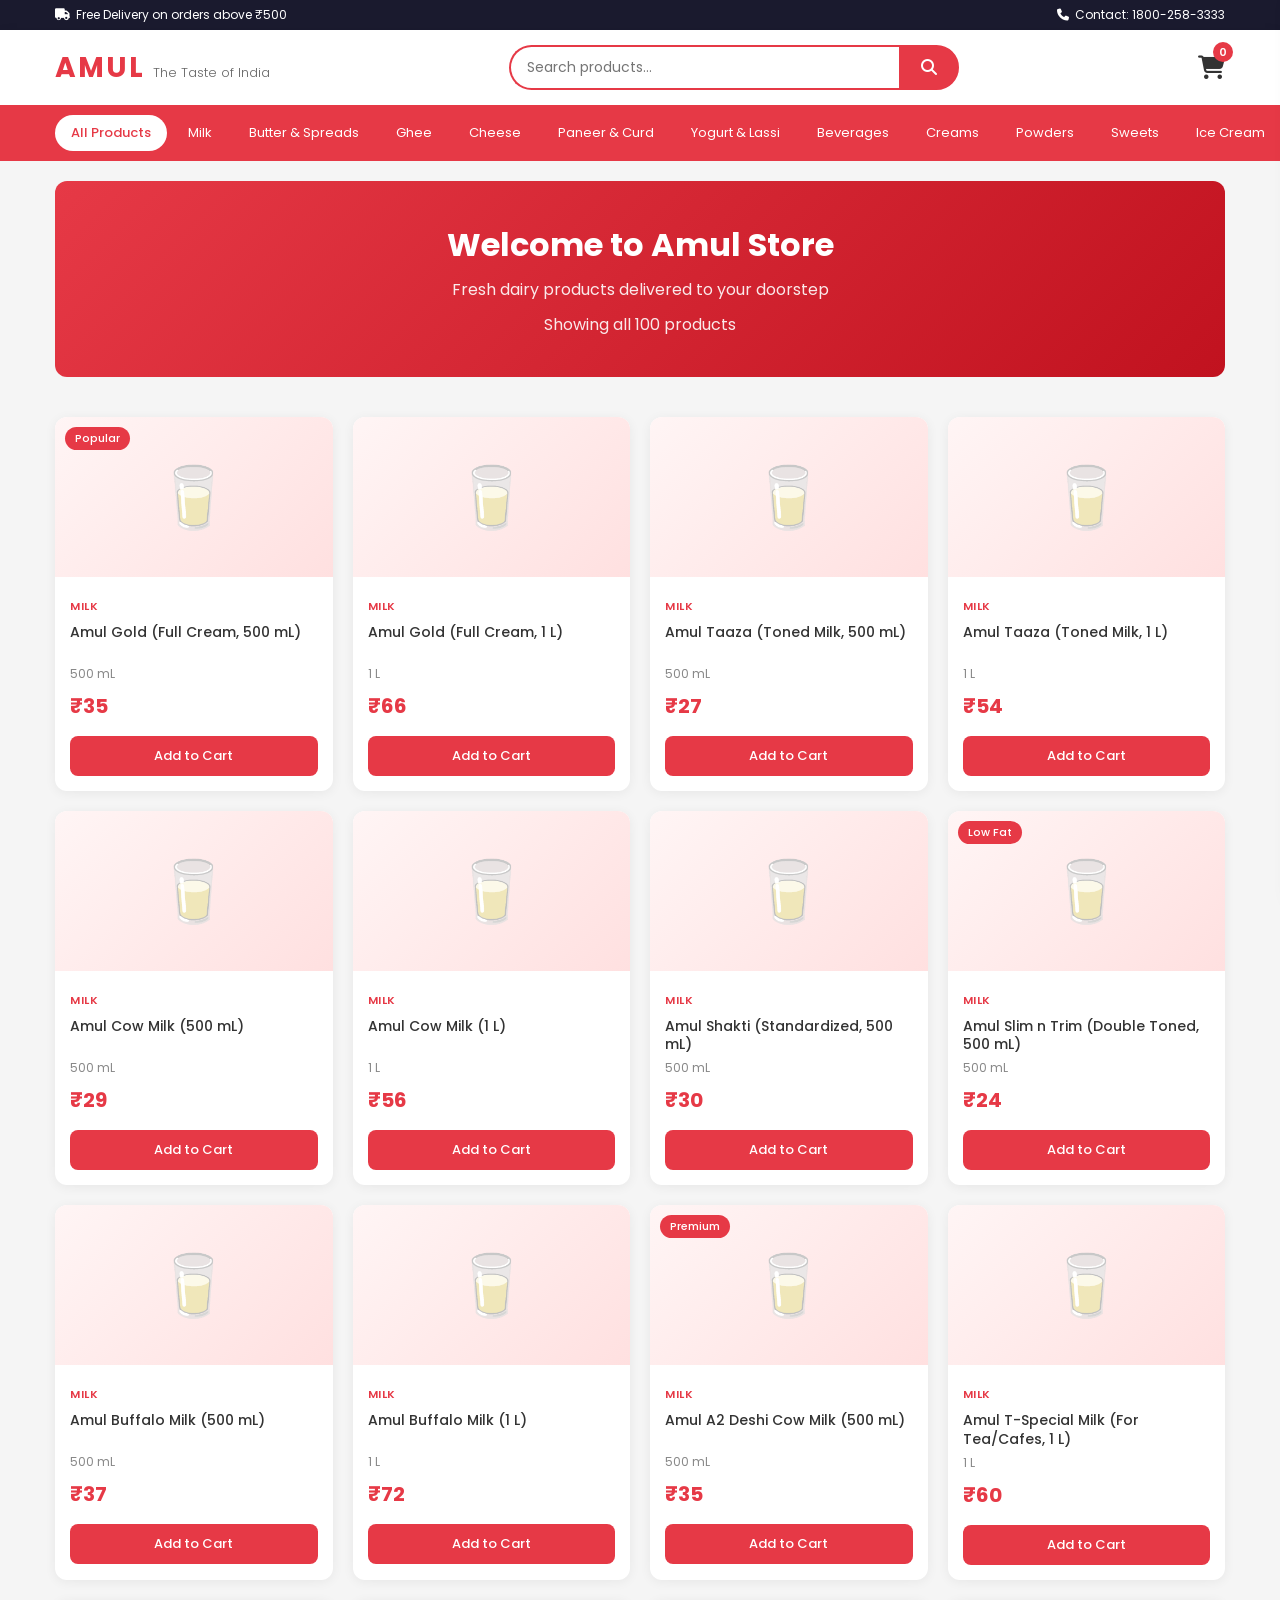
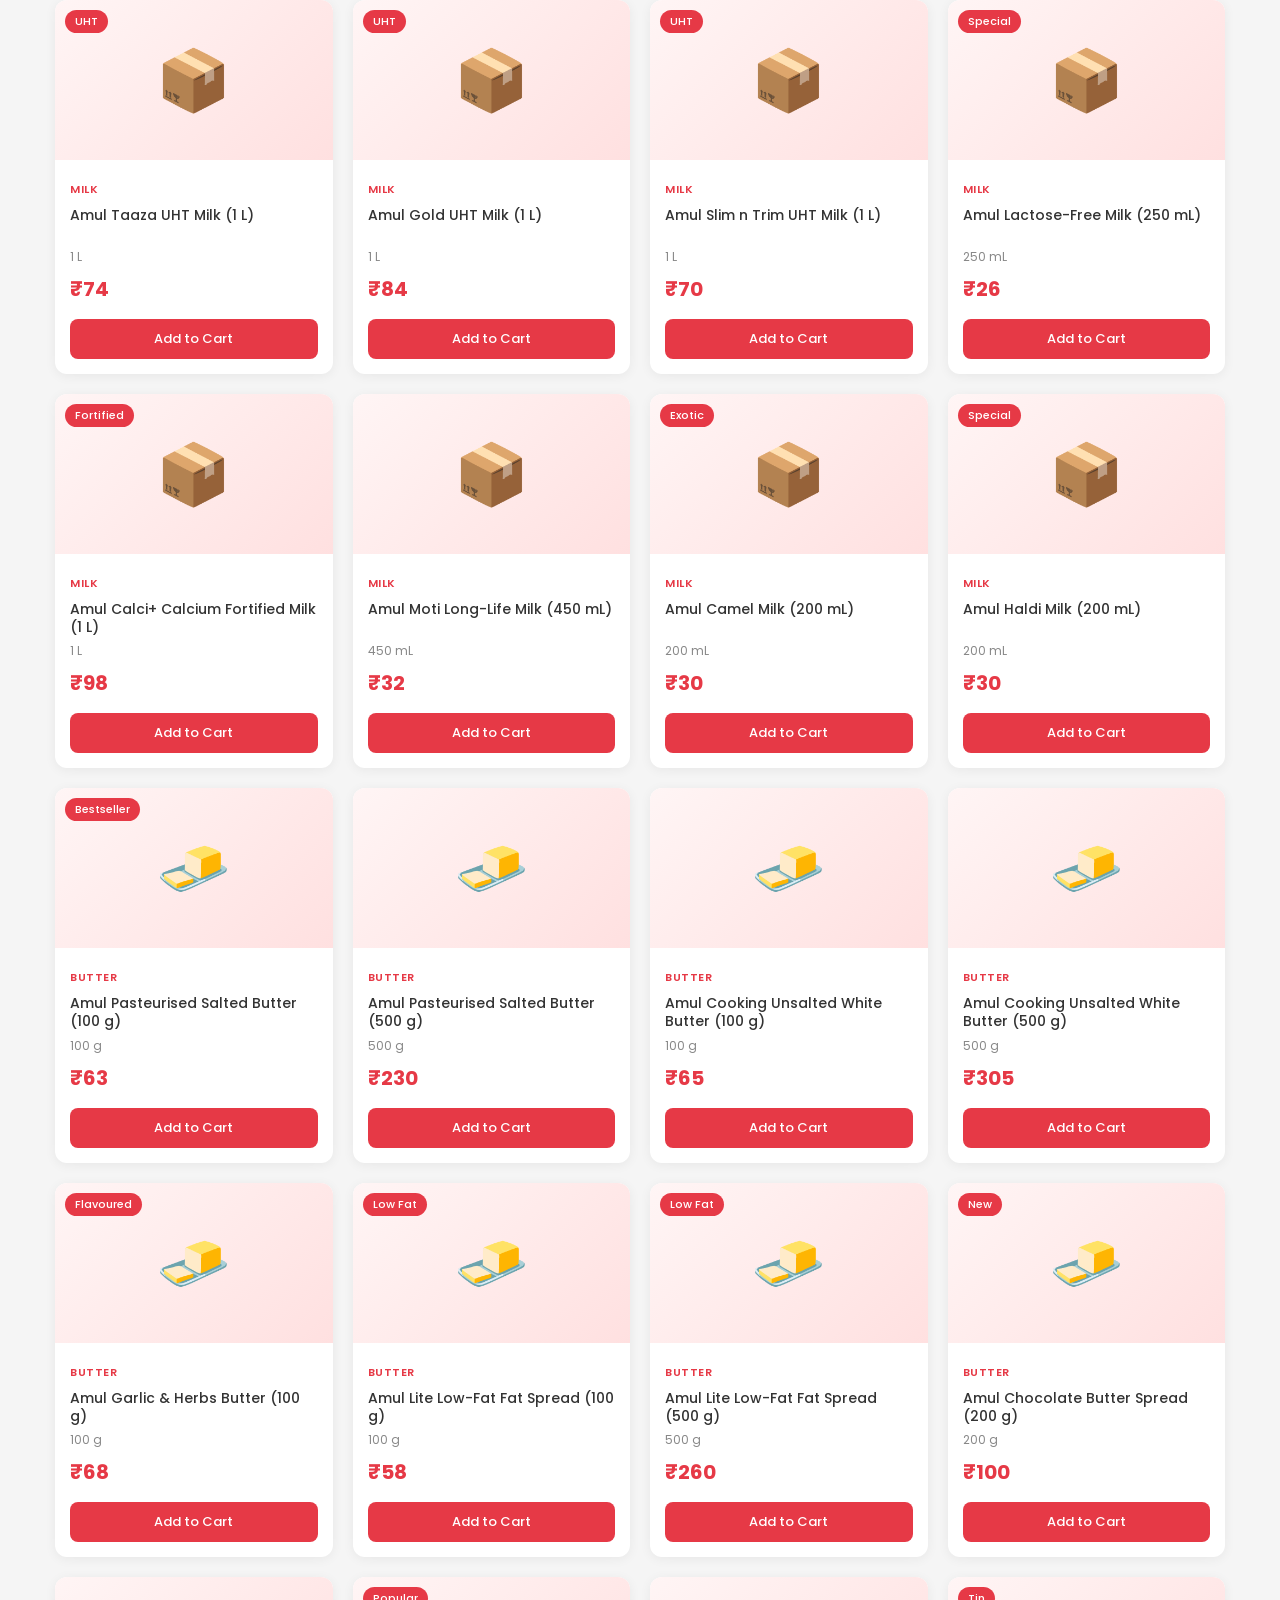
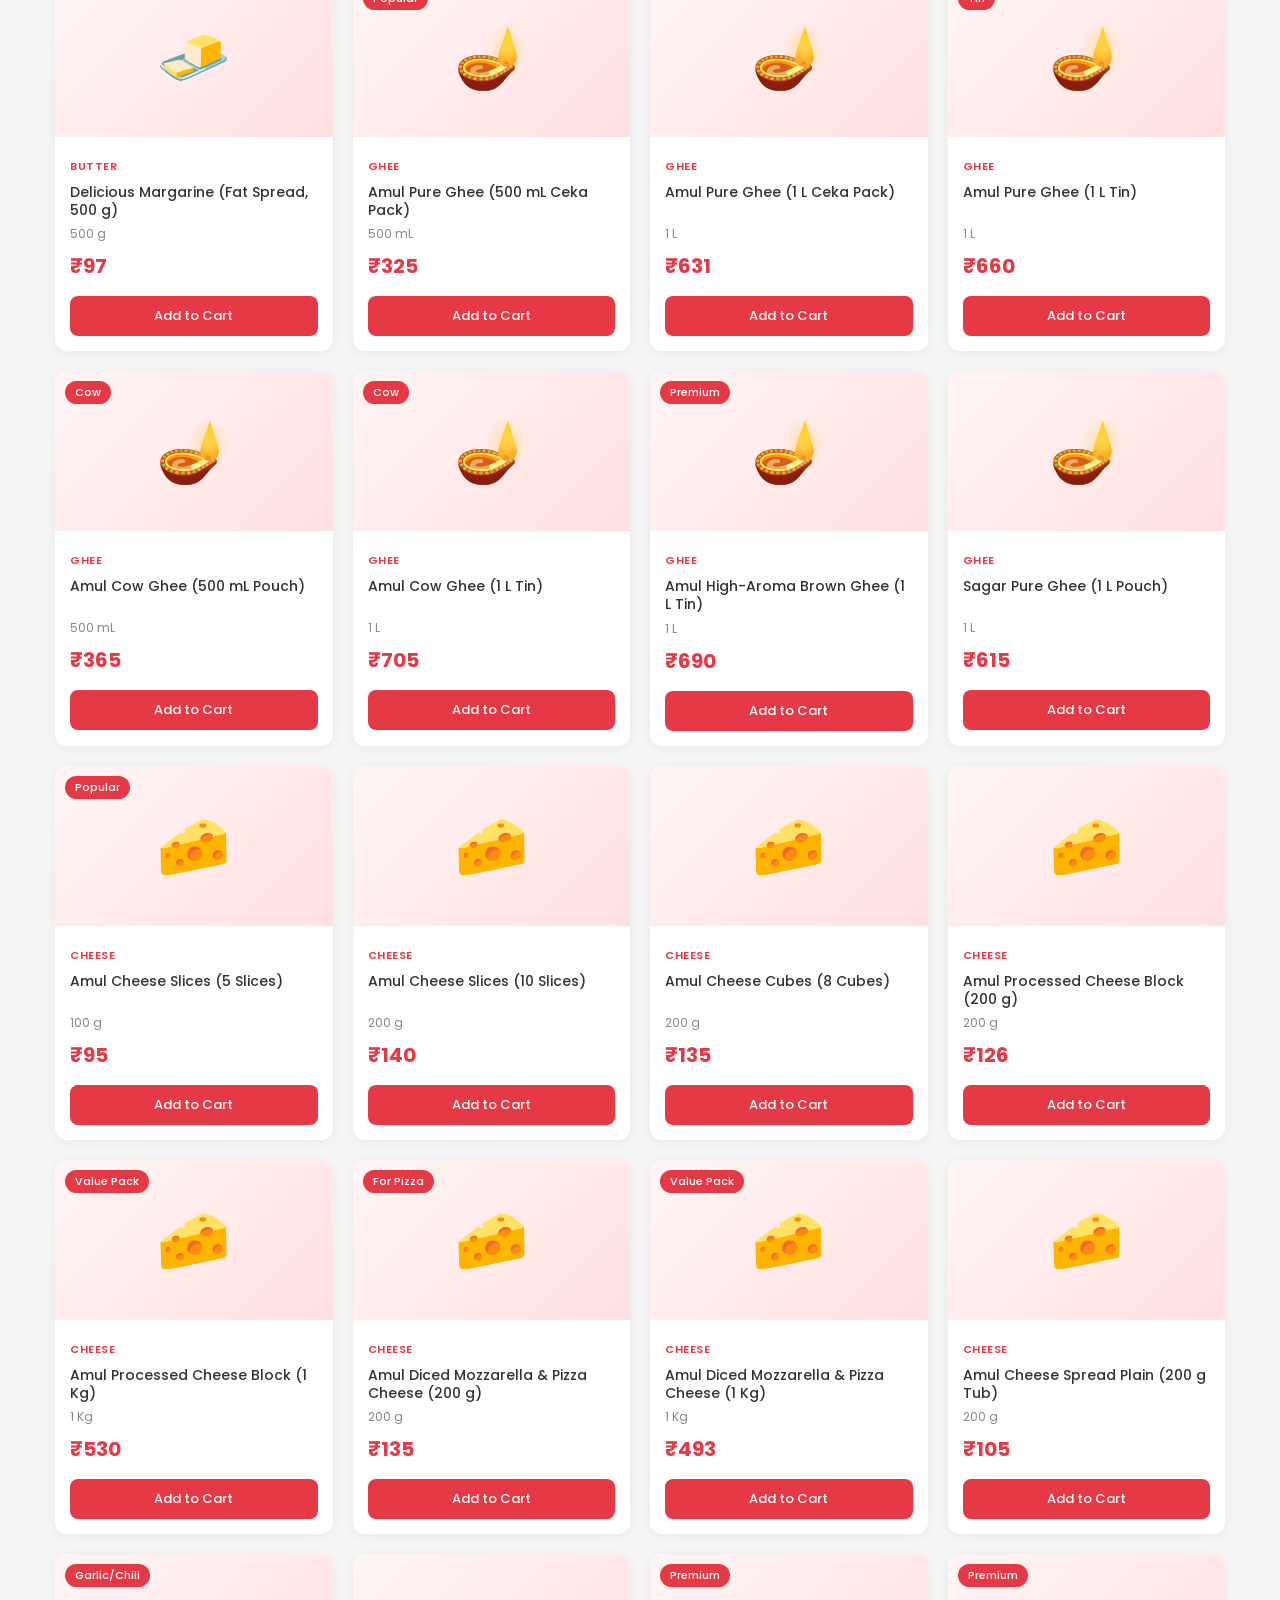
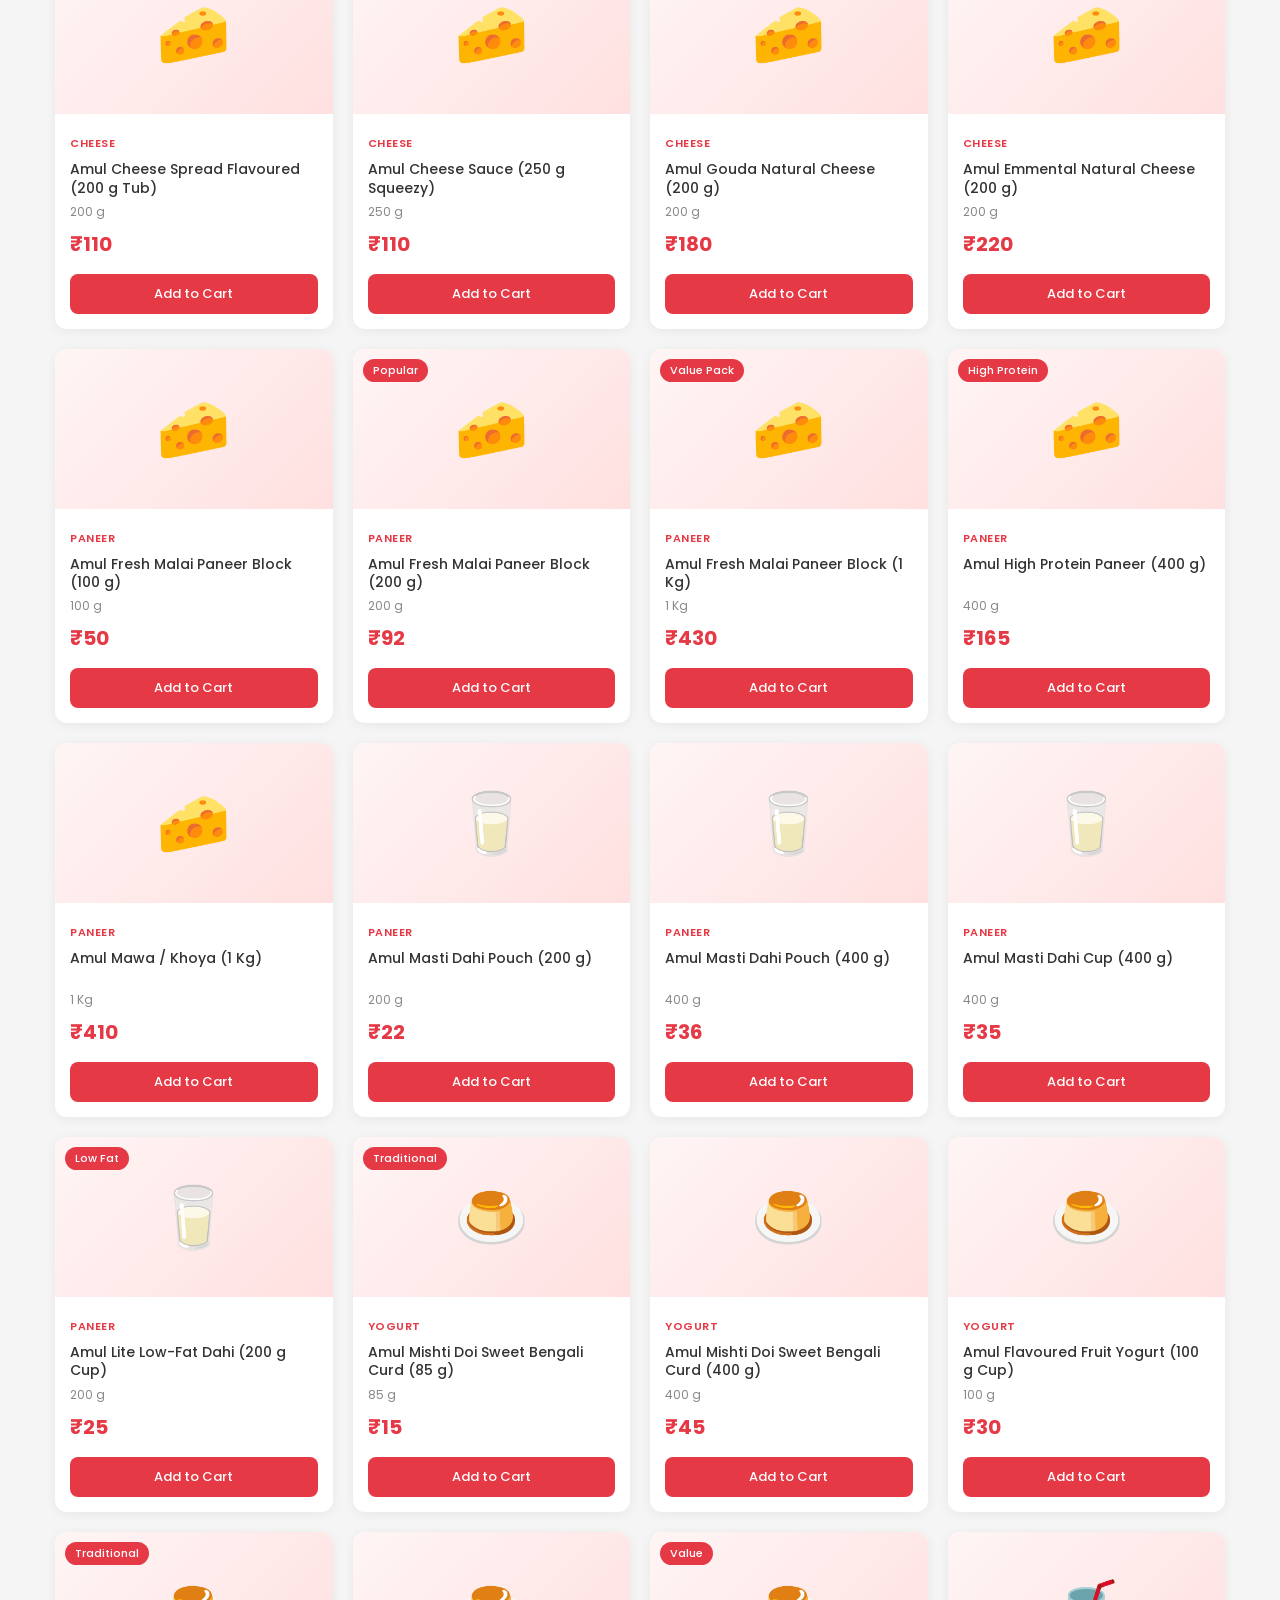
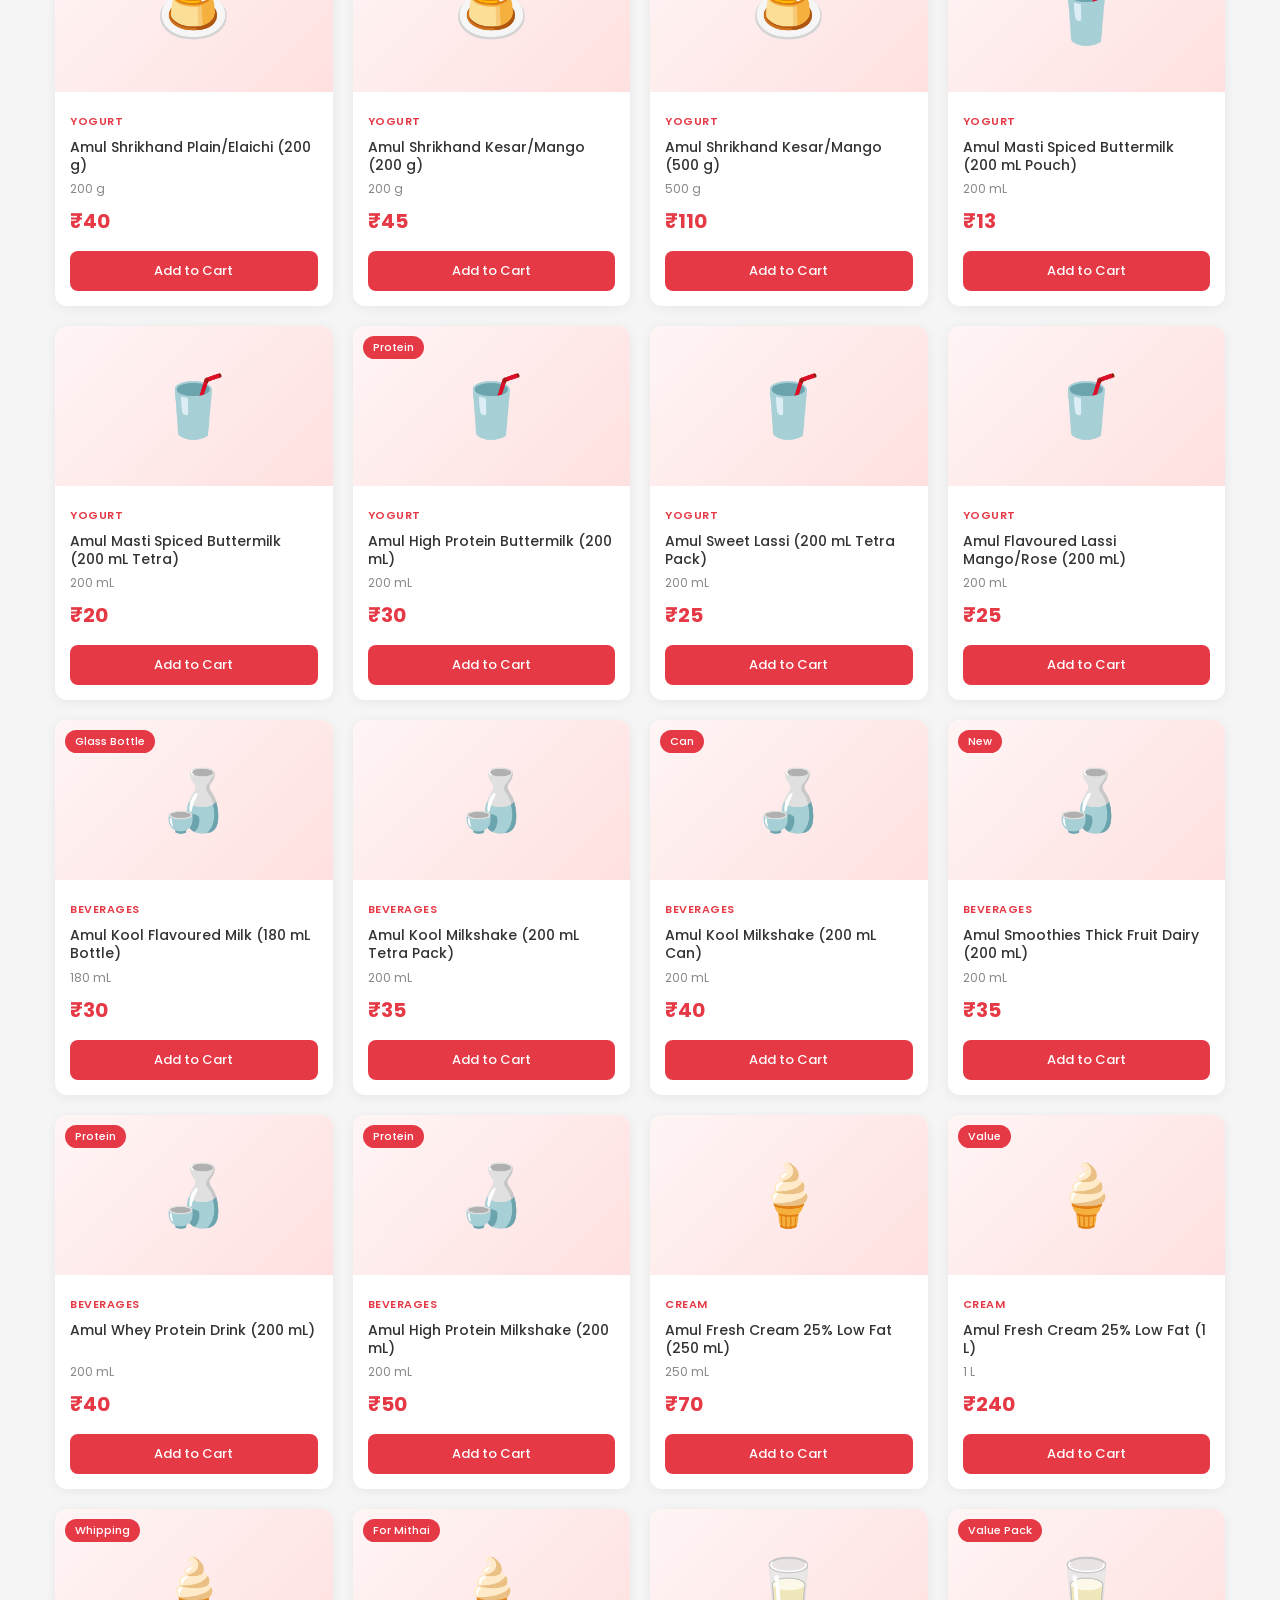
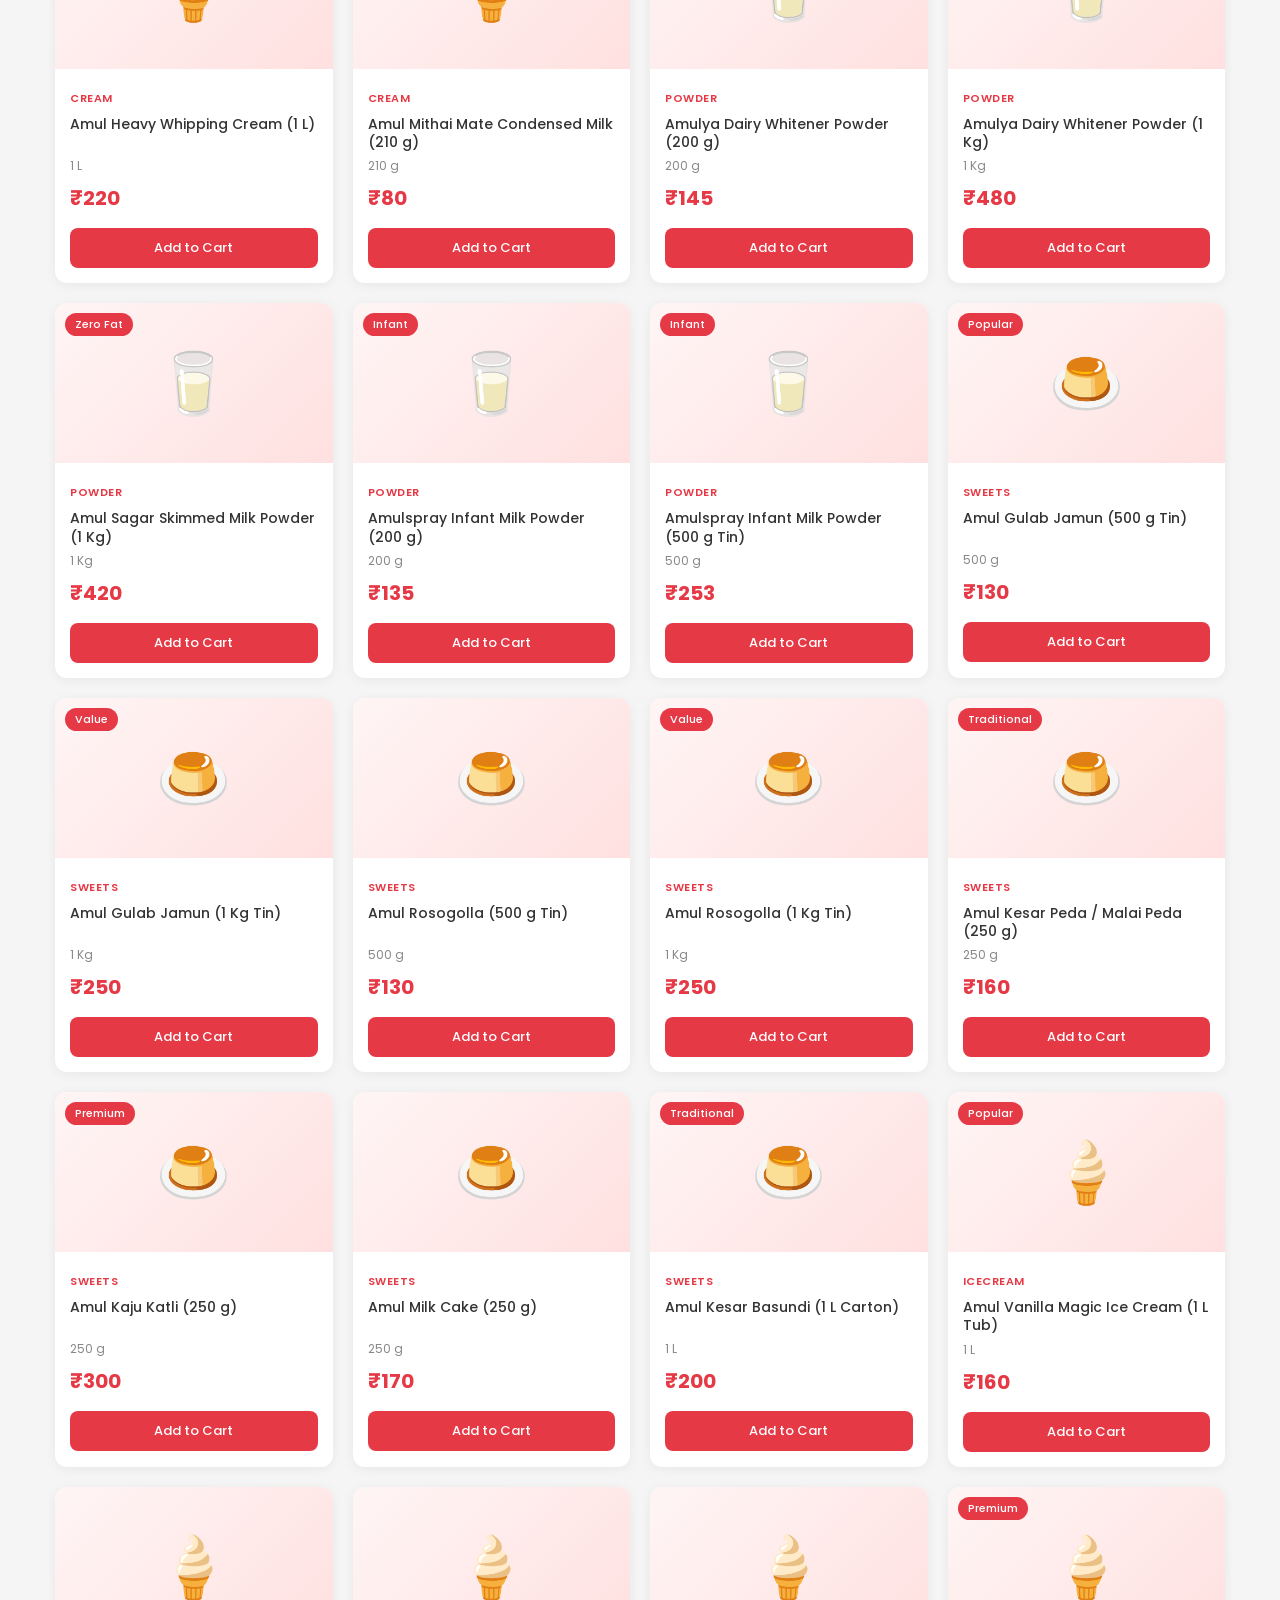
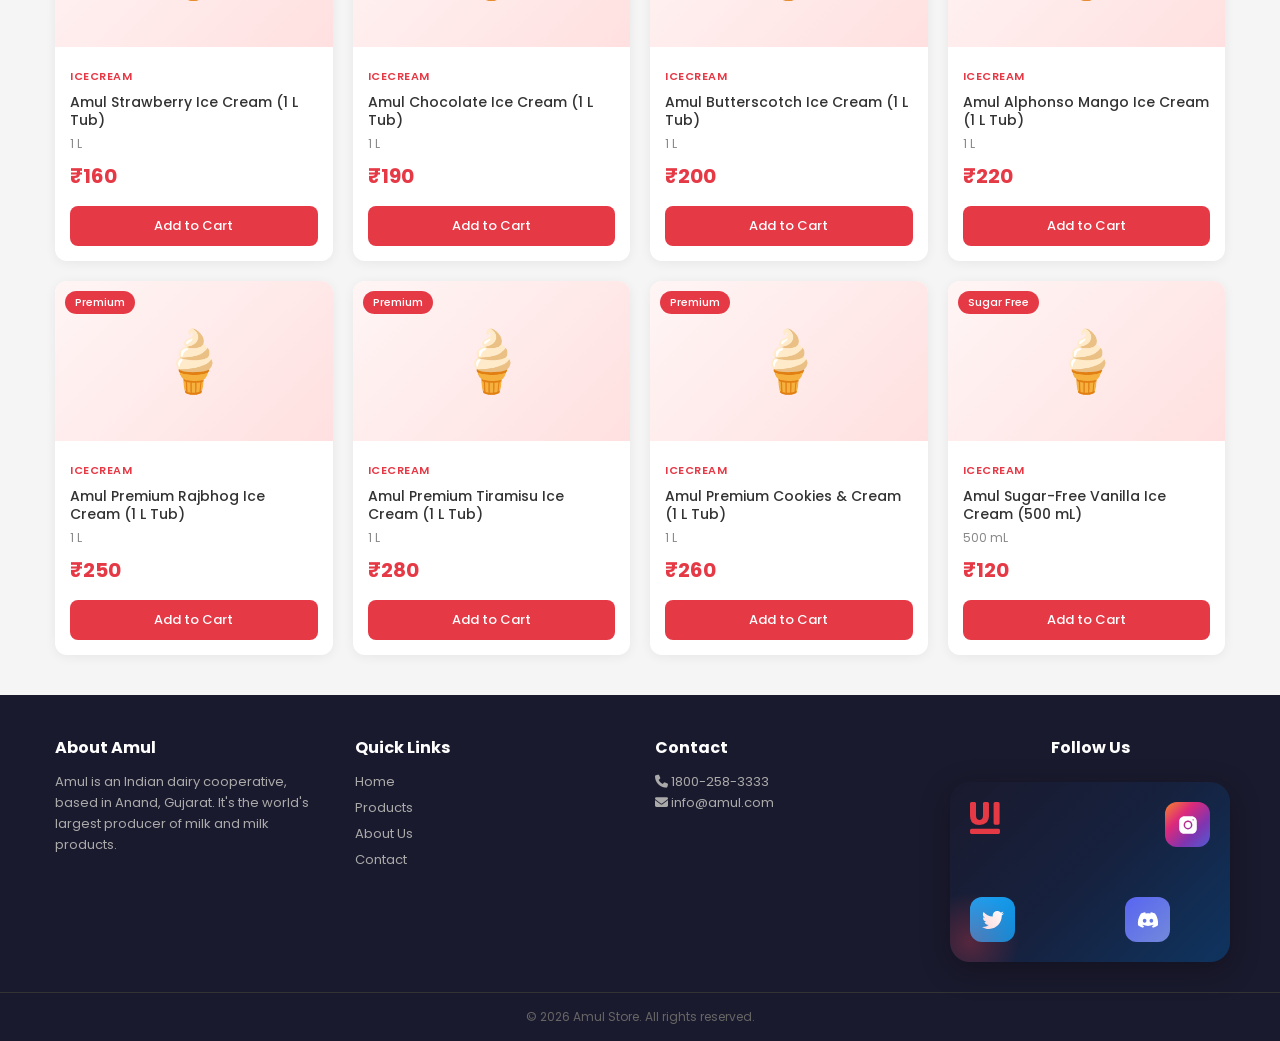
==== checkout.html @ ab51a496 "Amul Dairy Shop - Full e-commerce website with 100+ products, checkout, payment & animated social ca" ====
<!DOCTYPE html>
<html lang="en">
<head>
    <meta charset="UTF-8">
    <meta name="viewport" content="width=device-width, initial-scale=1.0">
    <title>Amul Store - Checkout</title>
    <link rel="stylesheet" href="styles.css">
    <link href="https://fonts.googleapis.com/css2?family=Poppins:wght@300;400;500;600;700&display=swap" rel="stylesheet">
    <link rel="stylesheet" href="https://cdnjs.cloudflare.com/ajax/libs/font-awesome/6.4.0/css/all.min.css">
</head>
<body>

<header class="header">
    <div class="header-top">
        <div class="container header-top-inner">
            <span><i class="fas fa-truck"></i> Free Delivery on orders above ₹500</span>
            <span><i class="fas fa-phone"></i> Contact: 1800-258-3333</span>
        </div>
    </div>
    <div class="header-main">
        <div class="container header-main-inner">
            <a href="index.html" class="logo-link">
                <h1><span class="amul-logo">AMUL</span> <span class="tagline">The Taste of India</span></h1>
            </a>
            <div class="checkout-steps">
                <div class="step active" id="step1"><i class="fas fa-shopping-cart"></i> Cart</div>
                <div class="step-line active"></div>
                <div class="step active" id="step2"><i class="fas fa-map-marker-alt"></i> Delivery</div>
                <div class="step-line" id="stepLine2"></div>
                <div class="step" id="step3"><i class="fas fa-credit-card"></i> Payment</div>
                <div class="step-line" id="stepLine3"></div>
                <div class="step" id="step4"><i class="fas fa-check-circle"></i> Done</div>
            </div>
            <a href="index.html" class="back-to-shop"><i class="fas fa-arrow-left"></i> Back to Shop</a>
        </div>
    </div>
</header>

<main class="container checkout-page">
    <!-- Delivery Section -->
    <div class="checkout-section" id="deliverySection">
        <div class="checkout-grid">
            <div class="checkout-form-wrap">
                <h2><i class="fas fa-map-marker-alt"></i> Delivery Address</h2>

                <form id="deliveryForm">
                    <div class="form-row">
                        <div class="form-group">
                            <label>First Name *</label>
                            <input type="text" id="firstName" placeholder="Enter first name" required>
                        </div>
                        <div class="form-group">
                            <label>Last Name *</label>
                            <input type="text" id="lastName" placeholder="Enter last name" required>
                        </div>
                    </div>

                    <div class="form-row">
                        <div class="form-group">
                            <label>Email *</label>
                            <input type="email" id="email" placeholder="your@email.com" required>
                        </div>
                        <div class="form-group">
                            <label>Phone *</label>
                            <input type="tel" id="phone" placeholder="10-digit mobile number" pattern="[0-9]{10}" required>
                        </div>
                    </div>

                    <div class="form-group">
                        <label>Address Line 1 *</label>
                        <input type="text" id="address1" placeholder="House/Flat No., Building Name" required>
                    </div>

                    <div class="form-group">
                        <label>Address Line 2</label>
                        <input type="text" id="address2" placeholder="Street, Landmark (optional)">
                    </div>

                    <div class="form-row">
                        <div class="form-group">
                            <label>City *</label>
                            <input type="text" id="city" placeholder="City" required>
                        </div>
                        <div class="form-group">
                            <label>State *</label>
                            <select id="state" required>
                                <option value="">Select State</option>
                                <option>Andhra Pradesh</option><option>Arunachal Pradesh</option><option>Assam</option>
                                <option>Bihar</option><option>Chhattisgarh</option><option>Goa</option>
                                <option>Gujarat</option><option>Haryana</option><option>Himachal Pradesh</option>
                                <option>Jharkhand</option><option>Karnataka</option><option>Kerala</option>
                                <option>Madhya Pradesh</option><option>Maharashtra</option><option>Manipur</option>
                                <option>Meghalaya</option><option>Mizoram</option><option>Nagaland</option>
                                <option>Odisha</option><option>Punjab</option><option>Rajasthan</option>
                                <option>Sikkim</option><option>Tamil Nadu</option><option>Telangana</option>
                                <option>Tripura</option><option>Uttar Pradesh</option><option>Uttarakhand</option>
                                <option>West Bengal</option><option>Delhi</option><option>Jammu & Kashmir</option>
                                <option>Ladakh</option><option>Chandigarh</option>
                            </select>
                        </div>
                    </div>

                    <div class="form-row">
                        <div class="form-group">
                            <label>PIN Code *</label>
                            <input type="text" id="pincode" placeholder="6-digit PIN" pattern="[0-9]{6}" required>
                        </div>
                        <div class="form-group">
                            <label>Country</label>
                            <input type="text" value="India" disabled>
                        </div>
                    </div>

                    <div class="form-group">
                        <label>Delivery Instructions (optional)</label>
                        <textarea id="instructions" placeholder="e.g., Leave at door, ring bell, etc." rows="2"></textarea>
                    </div>

                    <div class="form-group">
                        <label class="checkbox-label">
                            <input type="checkbox" id="saveAddress"> Save this address for future orders
                        </label>
                    </div>

                    <h2 class="section-gap"><i class="fas fa-clock"></i> Delivery Slot</h2>

                    <div class="delivery-slots" id="deliverySlots">
                        <label class="slot-card">
                            <input type="radio" name="slot" value="morning" checked>
                            <div class="slot-info">
                                <i class="fas fa-sun"></i>
                                <div>
                                    <strong>Morning</strong>
                                    <span>8:00 AM - 12:00 PM</span>
                                </div>
                            </div>
                        </label>
                        <label class="slot-card">
                            <input type="radio" name="slot" value="afternoon">
                            <div class="slot-info">
                                <i class="fas fa-cloud-sun"></i>
                                <div>
                                    <strong>Afternoon</strong>
                                    <span>12:00 PM - 5:00 PM</span>
                                </div>
                            </div>
                        </label>
                        <label class="slot-card">
                            <input type="radio" name="slot" value="evening">
                            <div class="slot-info">
                                <i class="fas fa-moon"></i>
                                <div>
                                    <strong>Evening</strong>
                                    <span>5:00 PM - 9:00 PM</span>
                                </div>
                            </div>
                        </label>
                        <label class="slot-card">
                            <input type="radio" name="slot" value="express">
                            <div class="slot-info">
                                <i class="fas fa-bolt"></i>
                                <div>
                                    <strong>Express</strong>
                                    <span>Within 2 Hours (+₹49)</span>
                                    <span class="slot-badge">FAST</span>
                                </div>
                            </div>
                        </label>
                    </div>

                    <h2 class="section-gap"><i class="fas fa-calendar"></i> Delivery Date</h2>
                    <div class="date-options" id="dateOptions"></div>

                    <button type="button" class="continue-btn" id="toPayment">
                        Continue to Payment <i class="fas fa-arrow-right"></i>
                    </button>
                </form>
            </div>

            <div class="order-summary-sidebar">
                <h3>Order Summary</h3>
                <div class="summary-items" id="summaryItems"></div>
                <div class="summary-totals">
                    <div class="summary-row"><span>Subtotal</span><span id="subtotal">₹0</span></div>
                    <div class="summary-row"><span>Delivery</span><span id="deliveryFee">₹0</span></div>
                    <div class="summary-row"><span>GST (5%)</span><span id="gst">₹0</span></div>
                    <div class="summary-row discount" id="discountRow" style="display:none"><span>Discount</span><span id="discountAmt">-₹0</span></div>
                    <div class="summary-row promo-row" id="promoApplied" style="display:none"><span></span><span class="promo-tag">APPLIED</span></div>
                    <div class="summary-row total"><span>Total</span><span id="finalTotal">₹0</span></div>
                </div>
                <div class="promo-box">
                    <input type="text" id="promoInput" placeholder="Promo code">
                    <button id="applyPromo">Apply</button>
                </div>
                <p class="promo-msg" id="promoMsg"></p>
            </div>
        </div>
    </div>

    <!-- Payment Section -->
    <div class="checkout-section" id="paymentSection" style="display:none;">
        <div class="checkout-grid">
            <div class="checkout-form-wrap">
                <h2><i class="fas fa-credit-card"></i> Payment Method</h2>

                <div class="payment-methods">
                    <label class="payment-card active" data-method="upi">
                        <input type="radio" name="payment" value="upi" checked>
                        <div class="payment-icon"><i class="fas fa-mobile-alt"></i></div>
                        <div><strong>UPI</strong><span>Google Pay, PhonePe, Paytm</span></div>
                    </label>
                    <label class="payment-card" data-method="card">
                        <input type="radio" name="payment" value="card">
                        <div class="payment-icon"><i class="fas fa-credit-card"></i></div>
                        <div><strong>Credit / Debit Card</strong><span>Visa, Mastercard, RuPay</span></div>
                    </label>
                    <label class="payment-card" data-method="netbanking">
                        <input type="radio" name="payment" value="netbanking">
                        <div class="payment-icon"><i class="fas fa-university"></i></div>
                        <div><strong>Net Banking</strong><span>All major banks</span></div>
                    </label>
                    <label class="payment-card" data-method="wallet">
                        <input type="radio" name="payment" value="wallet">
                        <div class="payment-icon"><i class="fas fa-wallet"></i></div>
                        <div><strong>Wallet</strong><span>Paytm, Amazon Pay</span></div>
                    </label>
                    <label class="payment-card" data-method="cod">
                        <input type="radio" name="payment" value="cod">
                        <div class="payment-icon"><i class="fas fa-money-bill-wave"></i></div>
                        <div><strong>Cash on Delivery</strong><span>Pay when you receive</span></div>
                    </label>
                </div>

                <!-- UPI Section -->
                <div class="payment-form" id="upiForm">
                    <div class="form-group">
                        <label>UPI ID</label>
                        <input type="text" id="upiId" placeholder="yourname@upi">
                    </div>
                    <p class="upi-note"><i class="fas fa-info-circle"></i> You will receive a payment request on your UPI app</p>
                </div>

                <!-- Card Section -->
                <div class="payment-form" id="cardForm" style="display:none;">
                    <div class="form-group">
                        <label>Card Number</label>
                        <div class="card-input-wrap">
                            <input type="text" id="cardNumber" placeholder="1234 5678 9012 3456" maxlength="19">
                            <div class="card-brands">
                                <i class="fab fa-cc-visa"></i>
                                <i class="fab fa-cc-mastercard"></i>
                                <i class="fab fa-cc-amex"></i>
                            </div>
                        </div>
                    </div>
                    <div class="form-group">
                        <label>Cardholder Name</label>
                        <input type="text" id="cardName" placeholder="Name on card">
                    </div>
                    <div class="form-row">
                        <div class="form-group">
                            <label>Expiry Date</label>
                            <input type="text" id="cardExpiry" placeholder="MM/YY" maxlength="5">
                        </div>
                        <div class="form-group">
                            <label>CVV</label>
                            <input type="password" id="cardCvv" placeholder="***" maxlength="3">
                        </div>
                    </div>
                </div>

                <!-- Net Banking -->
                <div class="payment-form" id="netbankingForm" style="display:none;">
                    <div class="bank-grid">
                        <label class="bank-option"><input type="radio" name="bank" value="sbi"><span>SBI</span></label>
                        <label class="bank-option"><input type="radio" name="bank" value="hdfc"><span>HDFC</span></label>
                        <label class="bank-option"><input type="radio" name="bank" value="icici"><span>ICICI</span></label>
                        <label class="bank-option"><input type="radio" name="bank" value="axis"><span>Axis</span></label>
                        <label class="bank-option"><input type="radio" name="bank" value="kotak"><span>Kotak</span></label>
                        <label class="bank-option"><input type="radio" name="bank" value="pnb"><span>PNB</span></label>
                        <label class="bank-option"><input type="radio" name="bank" value="bob"><span>Bank of Baroda</span></label>
                        <label class="bank-option"><input type="radio" name="bank" value="idbi"><span>IDBI</span></label>
                    </div>
                </div>

                <!-- Wallet -->
                <div class="payment-form" id="walletForm" style="display:none;">
                    <div class="wallet-options">
                        <label class="wallet-option"><input type="radio" name="wallet" value="paytm" checked><span>Paytm</span></label>
                        <label class="wallet-option"><input type="radio" name="wallet" value="amazonpay"><span>Amazon Pay</span></label>
                        <label class="wallet-option"><input type="radio" name="wallet" value="mobikwik"><span>MobiKwik</span></label>
                        <label class="wallet-option"><input type="radio" name="wallet" value="freecharge"><span>Freecharge</span></label>
                    </div>
                </div>

                <!-- COD -->
                <div class="payment-form" id="codForm" style="display:none;">
                    <div class="cod-info">
                        <i class="fas fa-info-circle"></i>
                        <p>Pay cash when your order is delivered. Please keep exact change ready. An additional ₹25 COD charges will apply.</p>
                    </div>
                </div>

                <div class="secure-badge">
                    <i class="fas fa-lock"></i> Your payment information is 100% secure and encrypted
                </div>

                <div class="payment-actions">
                    <button type="button" class="back-btn" id="backToDelivery">
                        <i class="fas fa-arrow-left"></i> Back to Delivery
                    </button>
                    <button type="button" class="continue-btn" id="placeOrder">
                        Place Order <i class="fas fa-check-circle"></i>
                    </button>
                </div>
            </div>

            <div class="order-summary-sidebar">
                <h3>Order Summary</h3>
                <div class="summary-items" id="summaryItems2"></div>
                <div class="summary-totals">
                    <div class="summary-row"><span>Subtotal</span><span id="subtotal2">₹0</span></div>
                    <div class="summary-row"><span>Delivery</span><span id="deliveryFee2">₹0</span></div>
                    <div class="summary-row"><span>GST (5%)</span><span id="gst2">₹0</span></div>
                    <div class="summary-row discount" id="discountRow2" style="display:none"><span>Discount</span><span id="discountAmt2">-₹0</span></div>
                    <div class="summary-row total"><span>Total</span><span id="finalTotal2">₹0</span></div>
                </div>
            </div>
        </div>
    </div>

    <!-- Success Section -->
    <div class="checkout-section" id="successSection" style="display:none;">
        <div class="success-box">
            <div class="success-icon">
                <i class="fas fa-check-circle"></i>
            </div>
            <h2>Order Placed Successfully!</h2>
            <p class="order-id">Order ID: <strong id="orderId"></strong></p>
            <p class="success-msg">Thank you for shopping with Amul! Your order has been confirmed.</p>

            <div class="success-details">
                <div class="success-detail-card">
                    <i class="fas fa-map-marker-alt"></i>
                    <div>
                        <strong>Delivery Address</strong>
                        <p id="successAddress"></p>
                    </div>
                </div>
                <div class="success-detail-card">
                    <i class="fas fa-clock"></i>
                    <div>
                        <strong>Estimated Delivery</strong>
                        <p id="successDelivery"></p>
                    </div>
                </div>
                <div class="success-detail-card">
                    <i class="fas fa-credit-card"></i>
                    <div>
                        <strong>Payment Method</strong>
                        <p id="successPayment"></p>
                    </div>
                </div>
                <div class="success-detail-card">
                    <i class="fas fa-receipt"></i>
                    <div>
                        <strong>Total Amount</strong>
                        <p id="successTotal"></p>
                    </div>
                </div>
            </div>

            <div class="success-actions">
                <a href="index.html" class="continue-btn"><i class="fas fa-shopping-bag"></i> Continue Shopping</a>
                <button class="print-btn" onclick="window.print()"><i class="fas fa-print"></i> Print Receipt</button>
            </div>
        </div>
    </div>
</main>

<footer class="footer">
    <div class="footer-bottom">
        <p>&copy; 2026 Amul Store. All rights reserved.</p>
    </div>
</footer>

<script src="checkout.js"></script>
</body>
</html>
---- styles.css ----
* {
    margin: 0;
    padding: 0;
    box-sizing: border-box;
}

body {
    font-family: 'Poppins', sans-serif;
    background: #f5f5f5;
    color: #333;
}

.container {
    max-width: 1200px;
    margin: 0 auto;
    padding: 0 15px;
}

/* Header */
.header-top {
    background: #1a1a2e;
    color: #fff;
    font-size: 12px;
    padding: 6px 0;
}
.header-top-inner {
    display: flex;
    justify-content: space-between;
}
.header-top span {
    display: flex;
    align-items: center;
    gap: 6px;
}

.header-main {
    background: #fff;
    padding: 15px 0;
    box-shadow: 0 2px 10px rgba(0,0,0,0.08);
}
.header-main-inner {
    display: flex;
    align-items: center;
    justify-content: space-between;
    gap: 20px;
}

.logo h1 {
    font-size: 28px;
    display: flex;
    align-items: baseline;
    gap: 8px;
}
.amul-logo {
    color: #e63946;
    font-weight: 700;
    letter-spacing: 2px;
}
.tagline {
    font-size: 13px;
    color: #666;
    font-weight: 300;
}

.search-bar {
    display: flex;
    flex: 1;
    max-width: 450px;
}
.search-bar input {
    flex: 1;
    padding: 10px 16px;
    border: 2px solid #e63946;
    border-right: none;
    border-radius: 25px 0 0 25px;
    font-size: 14px;
    outline: none;
    font-family: 'Poppins', sans-serif;
}
.search-bar button {
    padding: 10px 20px;
    background: #e63946;
    color: #fff;
    border: 2px solid #e63946;
    border-radius: 0 25px 25px 0;
    cursor: pointer;
    font-size: 16px;
}

.cart-icon {
    position: relative;
    font-size: 24px;
    cursor: pointer;
    color: #333;
    transition: color 0.3s;
}
.cart-icon:hover { color: #e63946; }
.cart-count {
    position: absolute;
    top: -8px;
    right: -8px;
    background: #e63946;
    color: #fff;
    font-size: 11px;
    width: 20px;
    height: 20px;
    border-radius: 50%;
    display: flex;
    align-items: center;
    justify-content: center;
    font-weight: 600;
}

/* Nav */
.nav-bar {
    background: #e63946;
    padding: 10px 0;
    overflow-x: auto;
}
.nav-inner {
    display: flex;
    gap: 5px;
}
.nav-link {
    background: transparent;
    color: #fff;
    border: none;
    padding: 8px 16px;
    border-radius: 20px;
    cursor: pointer;
    font-size: 13px;
    font-family: 'Poppins', sans-serif;
    white-space: nowrap;
    transition: all 0.3s;
}
.nav-link:hover, .nav-link.active {
    background: #fff;
    color: #e63946;
    font-weight: 500;
}

/* Hero */
.hero-banner {
    background: linear-gradient(135deg, #e63946 0%, #c1121f 100%);
    color: #fff;
    text-align: center;
    padding: 40px 20px;
    border-radius: 12px;
    margin: 20px 0;
}
.hero-banner h2 { font-size: 32px; margin-bottom: 8px; }
.hero-banner p { font-size: 16px; opacity: 0.9; }
.product-total { margin-top: 10px; font-size: 13px; opacity: 0.7; }

/* Products Grid */
.products-grid {
    display: grid;
    grid-template-columns: repeat(auto-fill, minmax(220px, 1fr));
    gap: 20px;
    padding: 20px 0 40px;
}

.product-card {
    background: #fff;
    border-radius: 12px;
    overflow: hidden;
    box-shadow: 0 2px 12px rgba(0,0,0,0.06);
    transition: transform 0.3s, box-shadow 0.3s;
    cursor: pointer;
    position: relative;
}
.product-card:hover {
    transform: translateY(-5px);
    box-shadow: 0 8px 25px rgba(0,0,0,0.12);
}

.product-badge {
    position: absolute;
    top: 10px;
    left: 10px;
    background: #e63946;
    color: #fff;
    padding: 3px 10px;
    border-radius: 12px;
    font-size: 11px;
    font-weight: 500;
    z-index: 1;
}

.product-image {
    height: 160px;
    display: flex;
    align-items: center;
    justify-content: center;
    font-size: 60px;
    background: linear-gradient(135deg, #fff5f5, #ffe0e0);
}

.product-info {
    padding: 15px;
}
.product-category-tag {
    font-size: 11px;
    color: #e63946;
    text-transform: uppercase;
    font-weight: 600;
    letter-spacing: 0.5px;
}
.product-name {
    font-size: 14px;
    font-weight: 500;
    margin: 6px 0;
    line-height: 1.3;
    min-height: 36px;
}
.product-size {
    font-size: 12px;
    color: #888;
}
.product-price {
    font-size: 20px;
    font-weight: 700;
    color: #e63946;
    margin-top: 8px;
}
.product-mrp {
    font-size: 12px;
    color: #999;
    text-decoration: line-through;
    margin-left: 6px;
}

.product-actions {
    padding: 0 15px 15px;
    display: flex;
    gap: 8px;
}

.add-btn {
    flex: 1;
    background: #e63946;
    color: #fff;
    border: none;
    padding: 10px;
    border-radius: 8px;
    cursor: pointer;
    font-size: 13px;
    font-weight: 500;
    font-family: 'Poppins', sans-serif;
    transition: background 0.3s;
}
.add-btn:hover { background: #c1121f; }
.add-btn.added {
    background: #2d6a4f;
}

/* Cart Sidebar */
.cart-overlay {
    position: fixed;
    top: 0;
    left: 0;
    width: 100%;
    height: 100%;
    background: rgba(0,0,0,0.5);
    z-index: 998;
    display: none;
}
.cart-overlay.open { display: block; }

.cart-sidebar {
    position: fixed;
    top: 0;
    right: -400px;
    width: 380px;
    max-width: 90vw;
    height: 100%;
    background: #fff;
    z-index: 999;
    display: flex;
    flex-direction: column;
    transition: right 0.3s ease;
    box-shadow: -5px 0 20px rgba(0,0,0,0.15);
}
.cart-sidebar.open { right: 0; }

.cart-header {
    background: #e63946;
    color: #fff;
    padding: 18px 20px;
    display: flex;
    justify-content: space-between;
    align-items: center;
}
.cart-header h3 { font-size: 18px; display: flex; align-items: center; gap: 10px; }
.cart-close {
    background: none;
    border: none;
    color: #fff;
    font-size: 20px;
    cursor: pointer;
}

.cart-items {
    flex: 1;
    overflow-y: auto;
    padding: 15px;
}
.empty-cart {
    text-align: center;
    color: #999;
    padding: 40px 0;
    font-size: 14px;
}

.cart-item {
    display: flex;
    gap: 12px;
    padding: 12px 0;
    border-bottom: 1px solid #eee;
    align-items: center;
}
.cart-item-icon {
    width: 50px;
    height: 50px;
    background: #fff5f5;
    border-radius: 8px;
    display: flex;
    align-items: center;
    justify-content: center;
    font-size: 24px;
    flex-shrink: 0;
}
.cart-item-details { flex: 1; }
.cart-item-name { font-size: 13px; font-weight: 500; }
.cart-item-price { font-size: 14px; color: #e63946; font-weight: 600; }
.cart-item-qty {
    display: flex;
    align-items: center;
    gap: 8px;
    margin-top: 4px;
}
.cart-item-qty button {
    width: 26px;
    height: 26px;
    border: 1px solid #ddd;
    background: #fff;
    border-radius: 4px;
    cursor: pointer;
    font-size: 14px;
    display: flex;
    align-items: center;
    justify-content: center;
}
.cart-item-qty span { font-size: 14px; font-weight: 500; min-width: 20px; text-align: center; }
.cart-item-remove {
    background: none;
    border: none;
    color: #999;
    cursor: pointer;
    font-size: 16px;
    padding: 5px;
}
.cart-item-remove:hover { color: #e63946; }

.cart-footer {
    border-top: 2px solid #eee;
    padding: 15px 20px;
}
.cart-total {
    display: flex;
    justify-content: space-between;
    font-size: 18px;
    font-weight: 700;
    margin-bottom: 12px;
}
.checkout-btn {
    width: 100%;
    background: #2d6a4f;
    color: #fff;
    border: none;
    padding: 14px;
    border-radius: 10px;
    font-size: 16px;
    font-weight: 600;
    cursor: pointer;
    font-family: 'Poppins', sans-serif;
    transition: background 0.3s;
}
.checkout-btn:hover { background: #1b4332; }

/* Modal */
.modal-overlay {
    position: fixed;
    top: 0;
    left: 0;
    width: 100%;
    height: 100%;
    background: rgba(0,0,0,0.6);
    z-index: 1000;
    display: none;
    align-items: center;
    justify-content: center;
}
.modal-overlay.open { display: flex; }

.modal {
    background: #fff;
    border-radius: 16px;
    width: 90%;
    max-width: 600px;
    max-height: 85vh;
    overflow-y: auto;
    position: relative;
    animation: modalIn 0.3s ease;
}
@keyframes modalIn {
    from { transform: scale(0.9); opacity: 0; }
    to { transform: scale(1); opacity: 1; }
}

.modal-close {
    position: absolute;
    top: 12px;
    right: 15px;
    background: none;
    border: none;
    font-size: 22px;
    cursor: pointer;
    color: #666;
    z-index: 1;
}
.modal-close:hover { color: #e63946; }

.modal-body { display: flex; flex-direction: column; }
.modal-image {
    height: 200px;
    display: flex;
    align-items: center;
    justify-content: center;
    font-size: 80px;
    background: linear-gradient(135deg, #fff5f5, #ffe0e0);
    border-radius: 16px 16px 0 0;
}
.modal-details { padding: 25px; }
.modal-category {
    font-size: 12px;
    color: #e63946;
    text-transform: uppercase;
    font-weight: 600;
    letter-spacing: 1px;
}
.modal-details h2 {
    font-size: 22px;
    margin: 8px 0;
}
.modal-size { color: #666; font-size: 14px; }
.modal-price {
    font-size: 28px;
    font-weight: 700;
    color: #e63946;
    margin: 15px 0;
}

.quantity-control {
    display: flex;
    align-items: center;
    gap: 20px;
    margin-bottom: 20px;
}
.quantity-control button {
    width: 36px;
    height: 36px;
    border: 2px solid #e63946;
    background: #fff;
    color: #e63946;
    border-radius: 8px;
    font-size: 18px;
    cursor: pointer;
    font-weight: 600;
}
.quantity-control button:hover { background: #e63946; color: #fff; }
.quantity-control span {
    font-size: 20px;
    font-weight: 600;
    min-width: 30px;
    text-align: center;
}

.modal-add-cart {
    width: 100%;
    background: #e63946;
    color: #fff;
    border: none;
    padding: 14px;
    border-radius: 10px;
    font-size: 16px;
    font-weight: 600;
    cursor: pointer;
    font-family: 'Poppins', sans-serif;
    transition: background 0.3s;
}
.modal-add-cart:hover { background: #c1121f; }

/* Footer */
.footer {
    background: #1a1a2e;
    color: #fff;
    padding-top: 40px;
}
.footer-inner {
    display: grid;
    grid-template-columns: repeat(auto-fit, minmax(200px, 1fr));
    gap: 30px;
    padding-bottom: 30px;
}
.footer-col h3 { margin-bottom: 12px; font-size: 16px; }
.footer-col p { font-size: 13px; color: #aaa; line-height: 1.6; }
.footer-col a {
    display: block;
    color: #aaa;
    text-decoration: none;
    font-size: 13px;
    margin-bottom: 6px;
}
.footer-col a:hover { color: #e63946; }
.footer-bottom {
    text-align: center;
    padding: 15px;
    border-top: 1px solid #333;
    font-size: 12px;
    color: #666;
}

/* No Results */
.no-results {
    grid-column: 1 / -1;
    text-align: center;
    padding: 60px 20px;
    color: #999;
}
.no-results i { font-size: 48px; margin-bottom: 15px; color: #ddd; display: block; }
.no-results p { font-size: 18px; }

/* Responsive */
@media (max-width: 768px) {
    .header-main-inner { flex-wrap: wrap; justify-content: center; }
    .search-bar { max-width: 100%; order: 3; width: 100%; }
    .logo h1 { font-size: 22px; }
    .products-grid { grid-template-columns: repeat(auto-fill, minmax(160px, 1fr)); gap: 12px; }
    .product-image { height: 120px; font-size: 45px; }
    .nav-link { font-size: 12px; padding: 6px 12px; }
    .hero-banner h2 { font-size: 24px; }
}

/* ═══════════════════ CHECKOUT PAGE ═══════════════════ */
.logo-link { text-decoration: none; }

.checkout-steps {
    display: flex;
    align-items: center;
    gap: 5px;
}
.step {
    display: flex;
    align-items: center;
    gap: 5px;
    font-size: 12px;
    color: #999;
    font-weight: 500;
    white-space: nowrap;
}
.step.active { color: #fff; }
.step-line {
    width: 30px;
    height: 2px;
    background: #555;
}
.step-line.active { background: #fff; }

.back-to-shop {
    color: #fff;
    text-decoration: none;
    font-size: 13px;
    display: flex;
    align-items: center;
    gap: 6px;
    opacity: 0.9;
}
.back-to-shop:hover { opacity: 1; }

.checkout-page { padding: 25px 15px 50px; }

.checkout-grid {
    display: grid;
    grid-template-columns: 1fr 380px;
    gap: 30px;
    align-items: start;
}

.checkout-form-wrap {
    background: #fff;
    border-radius: 14px;
    padding: 30px;
    box-shadow: 0 2px 15px rgba(0,0,0,0.06);
}
.checkout-form-wrap h2 {
    font-size: 20px;
    margin-bottom: 20px;
    display: flex;
    align-items: center;
    gap: 10px;
    color: #1a1a2e;
}
.checkout-form-wrap h2 i { color: #e63946; }
.section-gap { margin-top: 30px; }

.form-row { display: grid; grid-template-columns: 1fr 1fr; gap: 15px; }
.form-group { margin-bottom: 15px; }
.form-group label {
    display: block;
    font-size: 13px;
    font-weight: 500;
    margin-bottom: 5px;
    color: #444;
}
.form-group input, .form-group select, .form-group textarea {
    width: 100%;
    padding: 11px 14px;
    border: 2px solid #e0e0e0;
    border-radius: 10px;
    font-size: 14px;
    font-family: 'Poppins', sans-serif;
    transition: border-color 0.3s;
    outline: none;
}
.form-group input:focus, .form-group select:focus, .form-group textarea:focus {
    border-color: #e63946;
}
.form-group input:disabled {
    background: #f5f5f5;
    color: #888;
}

.checkbox-label {
    display: flex !important;
    align-items: center;
    gap: 8px;
    cursor: pointer;
}
.checkbox-label input { width: auto; }

/* Delivery Slots */
.delivery-slots {
    display: grid;
    grid-template-columns: repeat(auto-fill, minmax(180px, 1fr));
    gap: 12px;
}
.slot-card {
    display: block;
    cursor: pointer;
}
.slot-card input { display: none; }
.slot-info {
    display: flex;
    align-items: center;
    gap: 12px;
    padding: 14px;
    border: 2px solid #e0e0e0;
    border-radius: 12px;
    transition: all 0.3s;
}
.slot-info i { font-size: 22px; color: #e63946; }
.slot-info strong { display: block; font-size: 14px; }
.slot-info span { font-size: 12px; color: #888; }
.slot-badge {
    background: #e63946;
    color: #fff;
    font-size: 9px;
    padding: 2px 6px;
    border-radius: 4px;
    font-weight: 600;
    margin-left: 4px;
}
.slot-card input:checked + .slot-info {
    border-color: #e63946;
    background: #fff5f5;
}

/* Date Options */
.date-options {
    display: flex;
    gap: 10px;
    overflow-x: auto;
    padding-bottom: 5px;
}
.date-card {
    flex-shrink: 0;
    cursor: pointer;
}
.date-card input { display: none; }
.date-card span {
    display: block;
    padding: 10px 18px;
    border: 2px solid #e0e0e0;
    border-radius: 10px;
    font-size: 13px;
    font-weight: 500;
    transition: all 0.3s;
    white-space: nowrap;
}
.date-card input:checked + span,
.date-card.selected span {
    border-color: #e63946;
    background: #e63946;
    color: #fff;
}

/* Payment Methods */
.payment-methods {
    display: flex;
    flex-direction: column;
    gap: 10px;
    margin-bottom: 20px;
}
.payment-card {
    display: flex;
    align-items: center;
    gap: 15px;
    padding: 14px 18px;
    border: 2px solid #e0e0e0;
    border-radius: 12px;
    cursor: pointer;
    transition: all 0.3s;
}
.payment-card input { display: none; }
.payment-card.active {
    border-color: #e63946;
    background: #fff5f5;
}
.payment-icon {
    width: 44px;
    height: 44px;
    background: #f5f5f5;
    border-radius: 10px;
    display: flex;
    align-items: center;
    justify-content: center;
    font-size: 20px;
    color: #e63946;
    flex-shrink: 0;
}
.payment-card strong { display: block; font-size: 14px; }
.payment-card span { font-size: 12px; color: #888; }

.payment-form {
    background: #fafafa;
    padding: 20px;
    border-radius: 12px;
    margin-bottom: 15px;
}
.card-input-wrap {
    position: relative;
}
.card-brands {
    position: absolute;
    right: 12px;
    top: 50%;
    transform: translateY(-50%);
    display: flex;
    gap: 6px;
    font-size: 20px;
    color: #aaa;
}

.bank-grid {
    display: grid;
    grid-template-columns: repeat(4, 1fr);
    gap: 10px;
}
.bank-option {
    cursor: pointer;
}
.bank-option input { display: none; }
.bank-option span {
    display: block;
    text-align: center;
    padding: 12px;
    border: 2px solid #e0e0e0;
    border-radius: 10px;
    font-size: 13px;
    font-weight: 500;
    transition: all 0.3s;
}
.bank-option input:checked + span {
    border-color: #e63946;
    background: #e63946;
    color: #fff;
}

.wallet-options {
    display: grid;
    grid-template-columns: repeat(2, 1fr);
    gap: 10px;
}
.wallet-option { cursor: pointer; }
.wallet-option input { display: none; }
.wallet-option span {
    display: block;
    text-align: center;
    padding: 14px;
    border: 2px solid #e0e0e0;
    border-radius: 10px;
    font-size: 13px;
    font-weight: 500;
    transition: all 0.3s;
}
.wallet-option input:checked + span {
    border-color: #e63946;
    background: #e63946;
    color: #fff;
}

.cod-info {
    display: flex;
    gap: 12px;
    align-items: flex-start;
    background: #fff8e1;
    padding: 16px;
    border-radius: 10px;
    border: 1px solid #ffe082;
}
.cod-info i { color: #f57f17; font-size: 20px; margin-top: 2px; }
.cod-info p { font-size: 13px; color: #555; line-height: 1.5; }

.upi-note {
    font-size: 12px;
    color: #888;
    margin-top: 8px;
}
.upi-note i { margin-right: 4px; }

.secure-badge {
    text-align: center;
    padding: 12px;
    background: #f0fdf4;
    border-radius: 10px;
    font-size: 13px;
    color: #2d6a4f;
    margin: 15px 0;
}
.secure-badge i { margin-right: 6px; }

.payment-actions {
    display: flex;
    gap: 12px;
}
.back-btn {
    padding: 14px 24px;
    border: 2px solid #ddd;
    background: #fff;
    border-radius: 10px;
    font-size: 14px;
    font-weight: 500;
    cursor: pointer;
    font-family: 'Poppins', sans-serif;
    transition: all 0.3s;
}
.back-btn:hover { border-color: #e63946; color: #e63946; }
.continue-btn {
    flex: 1;
    padding: 14px 24px;
    background: #e63946;
    color: #fff;
    border: none;
    border-radius: 10px;
    font-size: 15px;
    font-weight: 600;
    cursor: pointer;
    font-family: 'Poppins', sans-serif;
    display: flex;
    align-items: center;
    justify-content: center;
    gap: 8px;
    transition: background 0.3s;
}
.continue-btn:hover { background: #c1121f; }

/* Order Summary Sidebar */
.order-summary-sidebar {
    background: #fff;
    border-radius: 14px;
    padding: 25px;
    box-shadow: 0 2px 15px rgba(0,0,0,0.06);
    position: sticky;
    top: 20px;
}
.order-summary-sidebar h3 {
    font-size: 18px;
    margin-bottom: 15px;
    padding-bottom: 12px;
    border-bottom: 1px solid #eee;
}

.summary-items {
    max-height: 300px;
    overflow-y: auto;
    margin-bottom: 15px;
}
.summary-item {
    display: flex;
    align-items: center;
    gap: 10px;
    padding: 10px 0;
    border-bottom: 1px solid #f5f5f5;
}
.summary-item-emoji {
    width: 40px;
    height: 40px;
    background: #fff5f5;
    border-radius: 8px;
    display: flex;
    align-items: center;
    justify-content: center;
    font-size: 20px;
    flex-shrink: 0;
}
.summary-item-info { flex: 1; }
.summary-item-name { font-size: 12px; font-weight: 500; line-height: 1.3; }
.summary-item-qty { font-size: 11px; color: #888; }
.summary-item-price { font-size: 13px; font-weight: 600; color: #e63946; white-space: nowrap; }

.summary-totals {
    border-top: 1px solid #eee;
    padding-top: 12px;
}
.summary-row {
    display: flex;
    justify-content: space-between;
    font-size: 13px;
    padding: 6px 0;
    color: #555;
}
.summary-row.discount { color: #2d6a4f; font-weight: 600; }
.summary-row.total {
    font-size: 18px;
    font-weight: 700;
    color: #1a1a2e;
    border-top: 2px solid #eee;
    margin-top: 8px;
    padding-top: 10px;
}
.promo-tag {
    background: #2d6a4f;
    color: #fff;
    font-size: 10px;
    padding: 2px 8px;
    border-radius: 4px;
    font-weight: 600;
}
.promo-row { padding: 4px 0; }

.promo-box {
    display: flex;
    gap: 8px;
    margin-top: 15px;
}
.promo-box input {
    flex: 1;
    padding: 10px 14px;
    border: 2px solid #e0e0e0;
    border-radius: 8px;
    font-size: 13px;
    font-family: 'Poppins', sans-serif;
    outline: none;
}
.promo-box input:focus { border-color: #e63946; }
.promo-box button {
    padding: 10px 18px;
    background: #1a1a2e;
    color: #fff;
    border: none;
    border-radius: 8px;
    font-size: 13px;
    font-weight: 500;
    cursor: pointer;
    font-family: 'Poppins', sans-serif;
}
.promo-msg { font-size: 12px; margin-top: 6px; }

/* Success Page */
.success-box {
    max-width: 650px;
    margin: 0 auto;
    text-align: center;
    background: #fff;
    border-radius: 16px;
    padding: 40px 30px;
    box-shadow: 0 4px 20px rgba(0,0,0,0.08);
}
.success-icon {
    font-size: 80px;
    color: #2d6a4f;
    margin-bottom: 15px;
    animation: popIn 0.5s ease;
}
@keyframes popIn {
    0% { transform: scale(0); }
    70% { transform: scale(1.2); }
    100% { transform: scale(1); }
}
.success-box h2 { font-size: 26px; color: #1a1a2e; margin-bottom: 8px; }
.order-id { font-size: 14px; color: #666; margin-bottom: 5px; }
.order-id strong { color: #e63946; }
.success-msg { font-size: 14px; color: #888; margin-bottom: 25px; }

.success-details {
    display: grid;
    grid-template-columns: 1fr 1fr;
    gap: 15px;
    margin-bottom: 30px;
    text-align: left;
}
.success-detail-card {
    display: flex;
    gap: 12px;
    align-items: flex-start;
    padding: 15px;
    background: #f9f9f9;
    border-radius: 12px;
}
.success-detail-card i { font-size: 20px; color: #e63946; margin-top: 3px; }
.success-detail-card strong { display: block; font-size: 13px; margin-bottom: 3px; }
.success-detail-card p { font-size: 13px; color: #555; line-height: 1.4; }

.success-actions {
    display: flex;
    gap: 12px;
    justify-content: center;
}
.success-actions .continue-btn { flex: none; padding: 14px 30px; }
.print-btn {
    padding: 14px 24px;
    border: 2px solid #ddd;
    background: #fff;
    border-radius: 10px;
    font-size: 14px;
    font-weight: 500;
    cursor: pointer;
    font-family: 'Poppins', sans-serif;
    display: flex;
    align-items: center;
    gap: 8px;
    transition: all 0.3s;
}
.print-btn:hover { border-color: #e63946; color: #e63946; }

/* Checkout Responsive */
@media (max-width: 900px) {
    .checkout-grid { grid-template-columns: 1fr; }
    .order-summary-sidebar { position: static; }
    .checkout-steps { display: none; }
    .back-to-shop { display: none; }
    .form-row { grid-template-columns: 1fr; }
    .delivery-slots { grid-template-columns: 1fr 1fr; }
    .bank-grid { grid-template-columns: repeat(2, 1fr); }
    .success-details { grid-template-columns: 1fr; }
    .success-actions { flex-direction: column; }
}

/* ═══════════════════ ANIMATED SOCIAL CARD ═══════════════════ */
.footer-social {
    display: flex;
    flex-direction: column;
    align-items: center;
}

.card {
    position: relative;
    width: 280px;
    height: 180px;
    border-radius: 20px;
    overflow: hidden;
    margin-top: 10px;
    box-shadow: 0 8px 30px rgba(0,0,0,0.3);
}

.card .background {
    position: absolute;
    inset: 0;
    background: linear-gradient(135deg, #1a1a2e 0%, #16213e 50%, #0f3460 100%);
}

.card .logo {
    position: absolute;
    top: 20px;
    left: 20px;
    z-index: 2;
}

.card .logo-svg {
    width: 30px;
    height: 32px;
    fill: #e63946;
}

.card .box {
    position: absolute;
    width: 45px;
    height: 45px;
    border-radius: 12px;
    display: flex;
    align-items: center;
    justify-content: center;
    z-index: 2;
}

.card .box .icon {
    display: flex;
    align-items: center;
    justify-content: center;
}

.card .box .svg {
    width: 22px;
    height: 22px;
}

.card .box1 {
    background: linear-gradient(135deg, #f58529, #dd2a7b, #8134af, #515bd4);
    top: 20px;
    right: 20px;
    animation: floatBox1 4s ease-in-out infinite;
}
.card .box1 .svg { fill: #fff; }

.card .box2 {
    background: linear-gradient(135deg, #1da1f2, #0d8bd9);
    bottom: 20px;
    left: 20px;
    animation: floatBox2 4s ease-in-out 0.5s infinite;
}
.card .box2 .svg { fill: #fff; }

.card .box3 {
    background: linear-gradient(135deg, #5865f2, #7289da);
    bottom: 20px;
    right: 60px;
    animation: floatBox3 4s ease-in-out 1s infinite;
}
.card .box3 .svg { fill: #fff; }

.card .box4 {
    width: 100px;
    height: 100px;
    background: radial-gradient(circle, rgba(230,57,70,0.3) 0%, transparent 70%);
    bottom: -30px;
    left: -30px;
    border-radius: 50%;
    animation: pulse 3s ease-in-out infinite;
}

@keyframes floatBox1 {
    0%, 100% { transform: translateY(0) rotate(0deg); }
    25% { transform: translateY(-8px) rotate(3deg); }
    50% { transform: translateY(0) rotate(0deg); }
    75% { transform: translateY(5px) rotate(-2deg); }
}

@keyframes floatBox2 {
    0%, 100% { transform: translateY(0) rotate(0deg); }
    25% { transform: translateY(6px) rotate(-3deg); }
    50% { transform: translateY(0) rotate(0deg); }
    75% { transform: translateY(-10px) rotate(2deg); }
}

@keyframes floatBox3 {
    0%, 100% { transform: translateY(0) scale(1); }
    50% { transform: translateY(-6px) scale(1.05); }
}

@keyframes pulse {
    0%, 100% { transform: scale(1); opacity: 0.4; }
    50% { transform: scale(1.2); opacity: 0.7; }
}

.card:hover .box1 { animation-duration: 2s; }
.card:hover .box2 { animation-duration: 2s; }
.card:hover .box3 { animation-duration: 2s; }
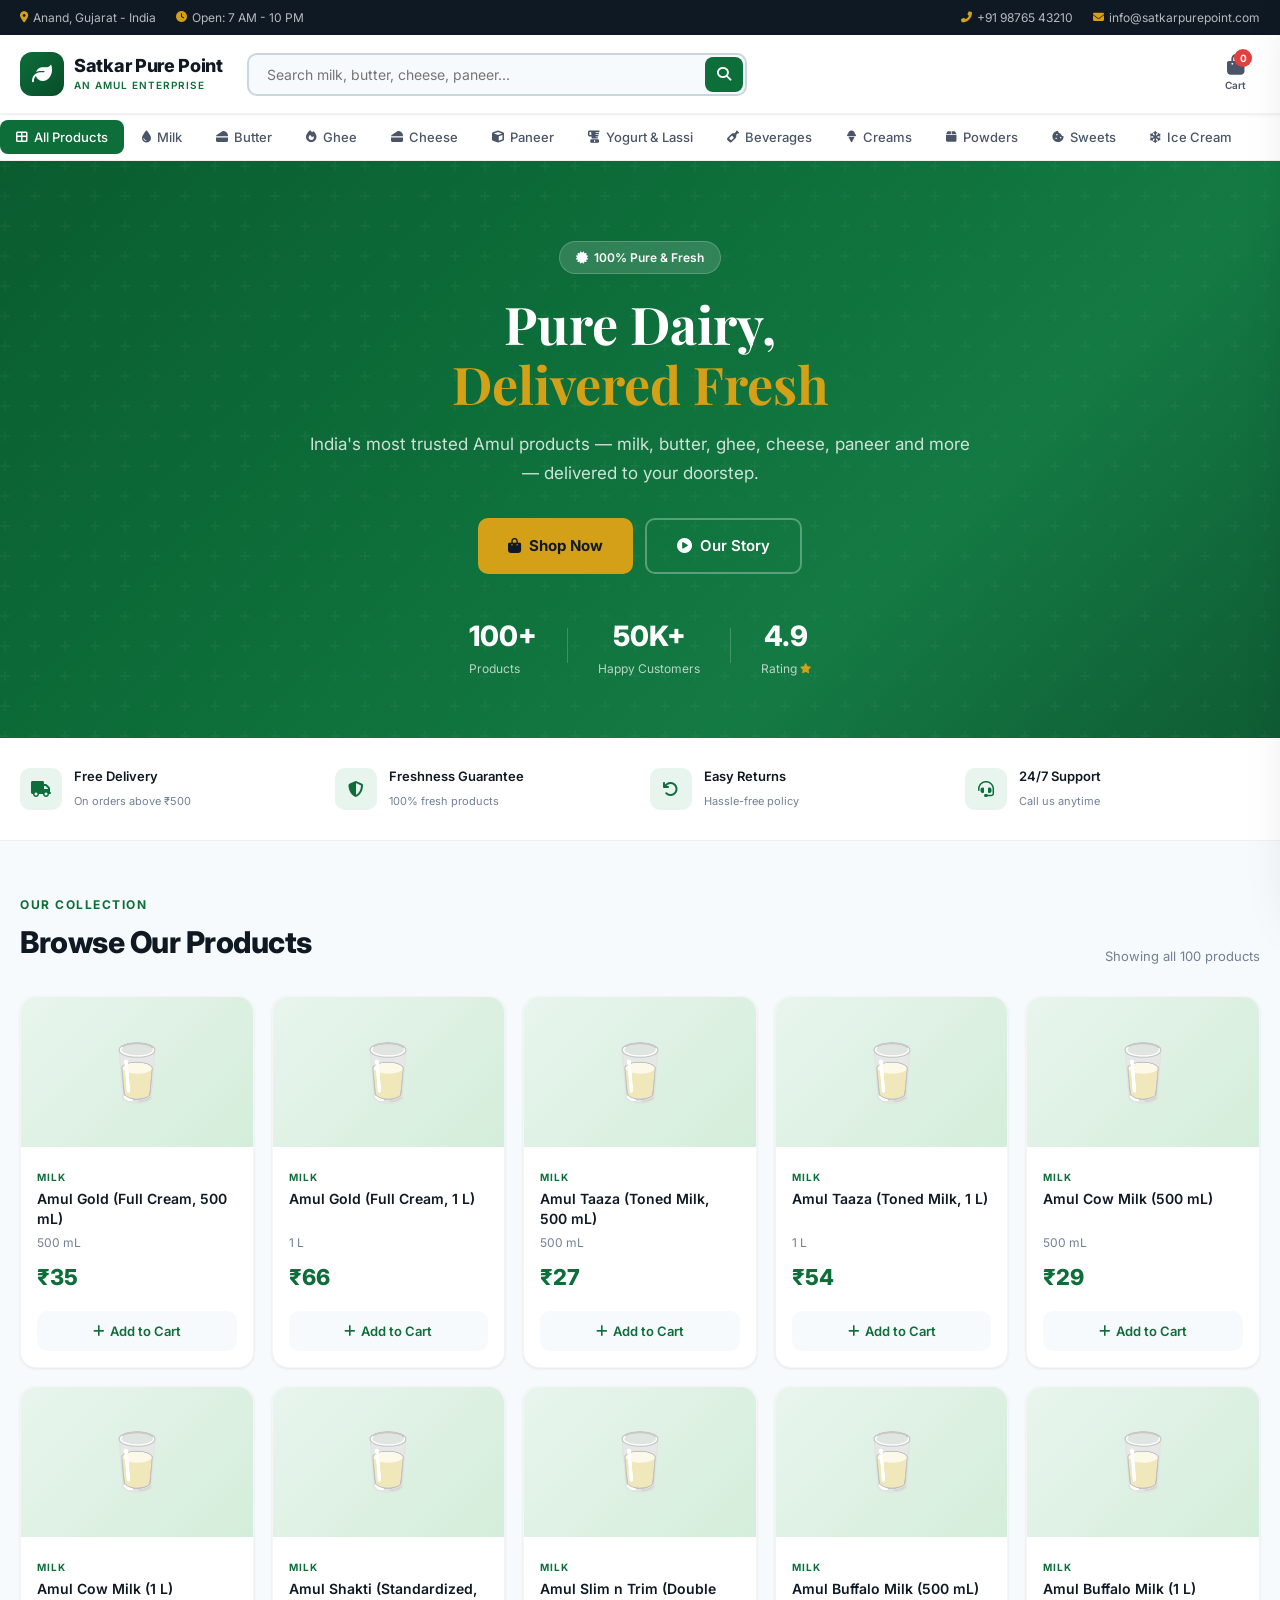
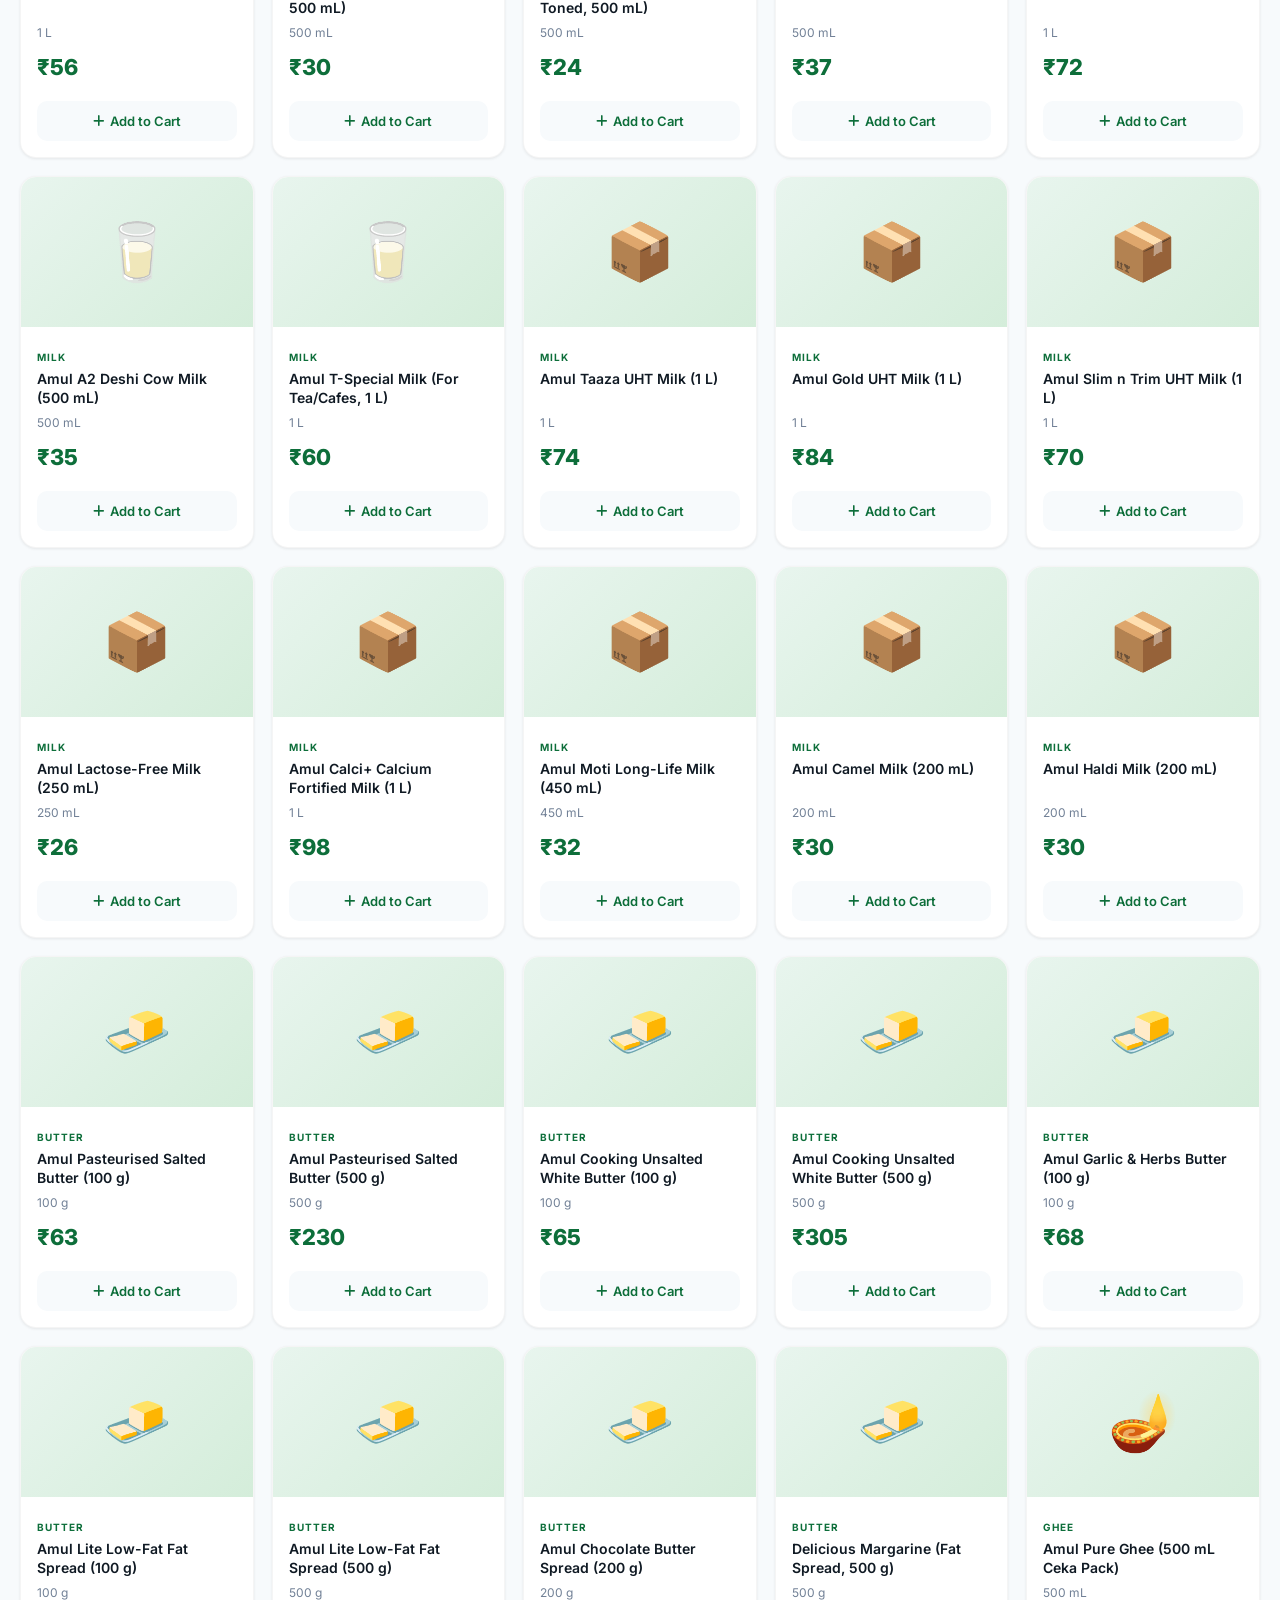
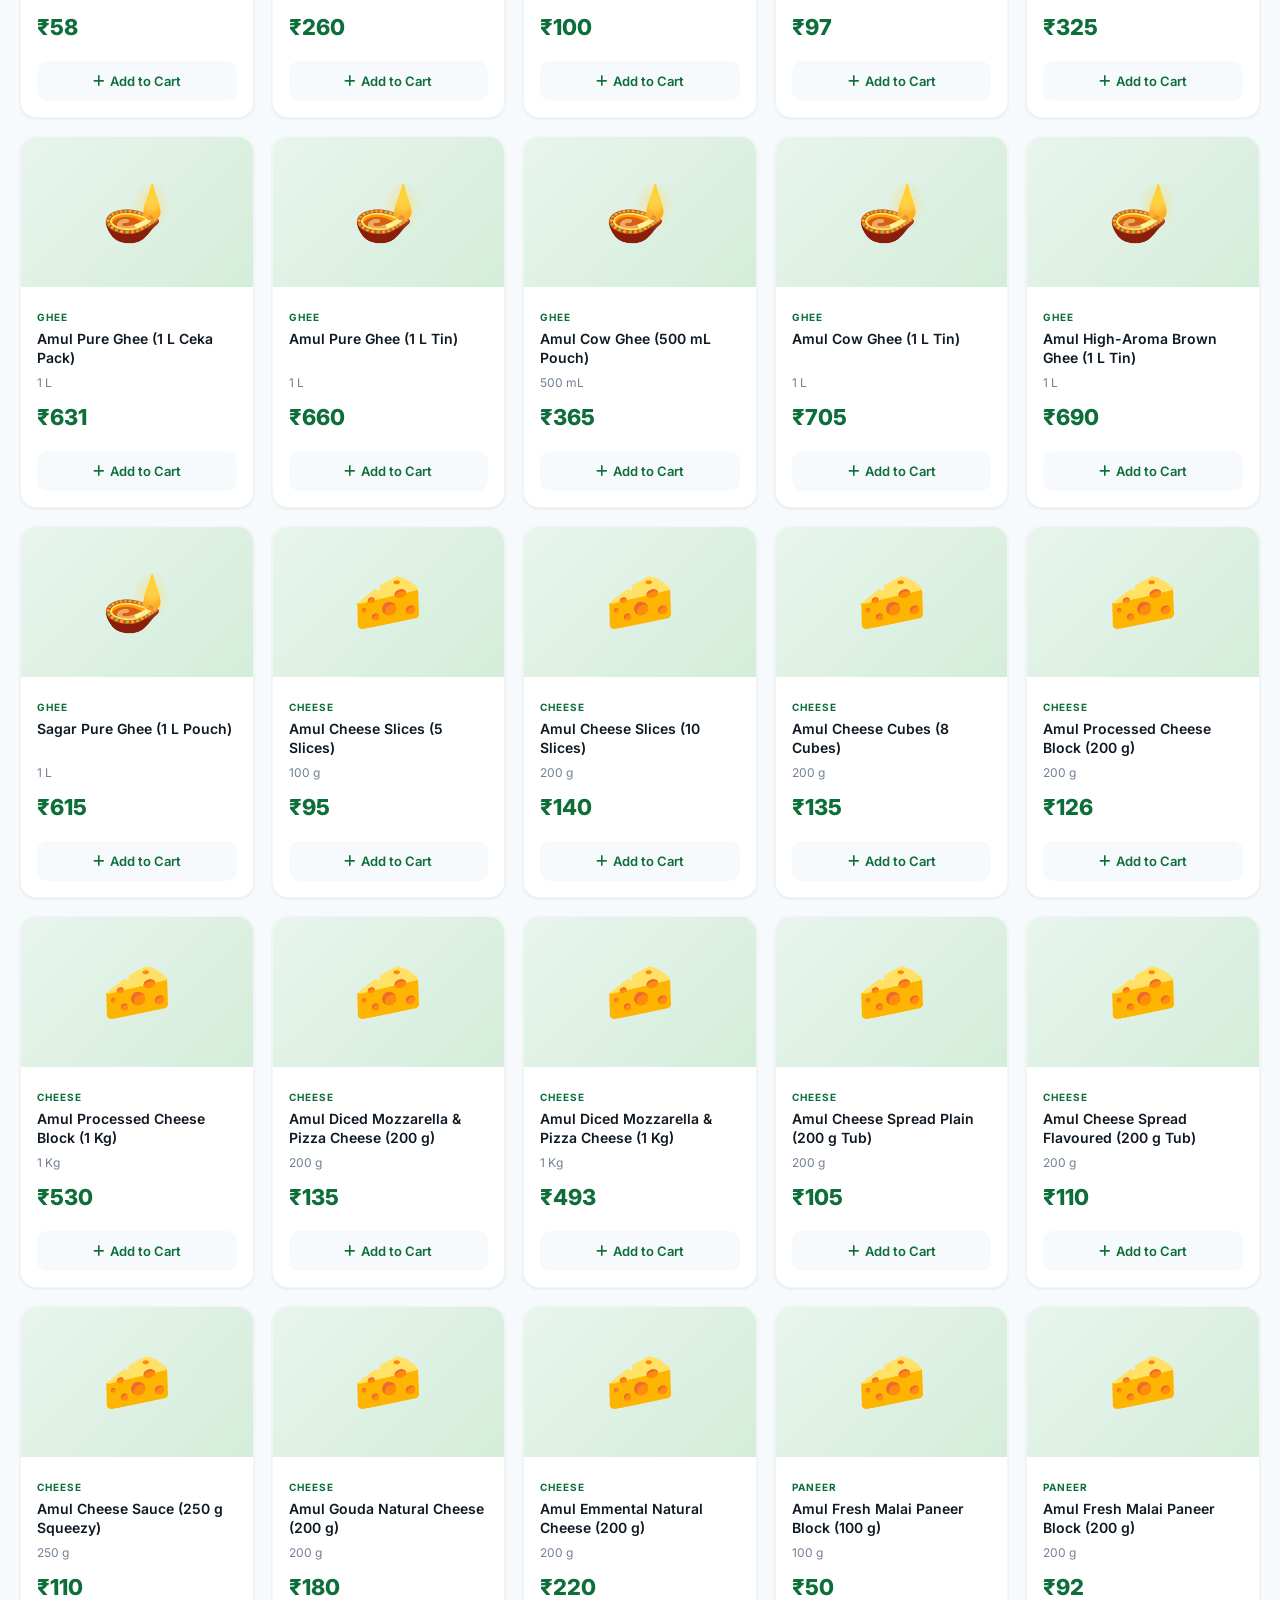
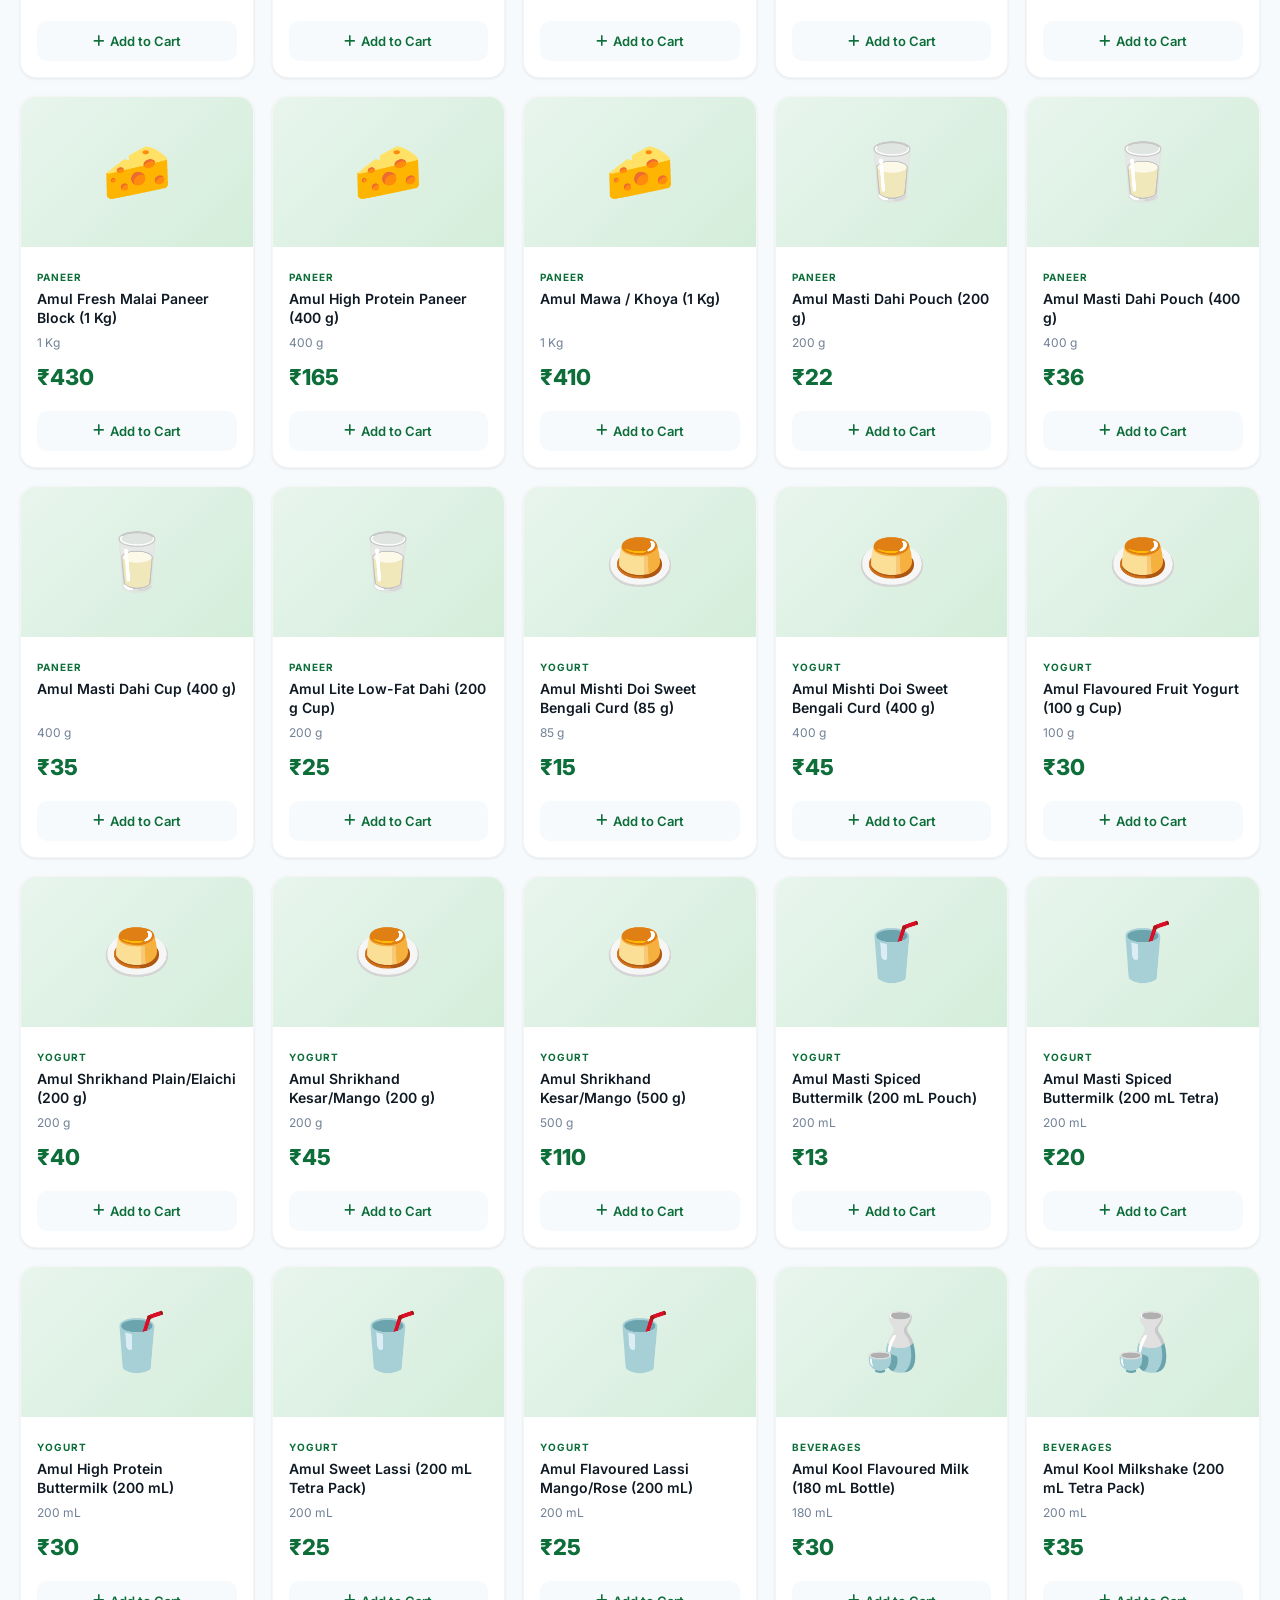
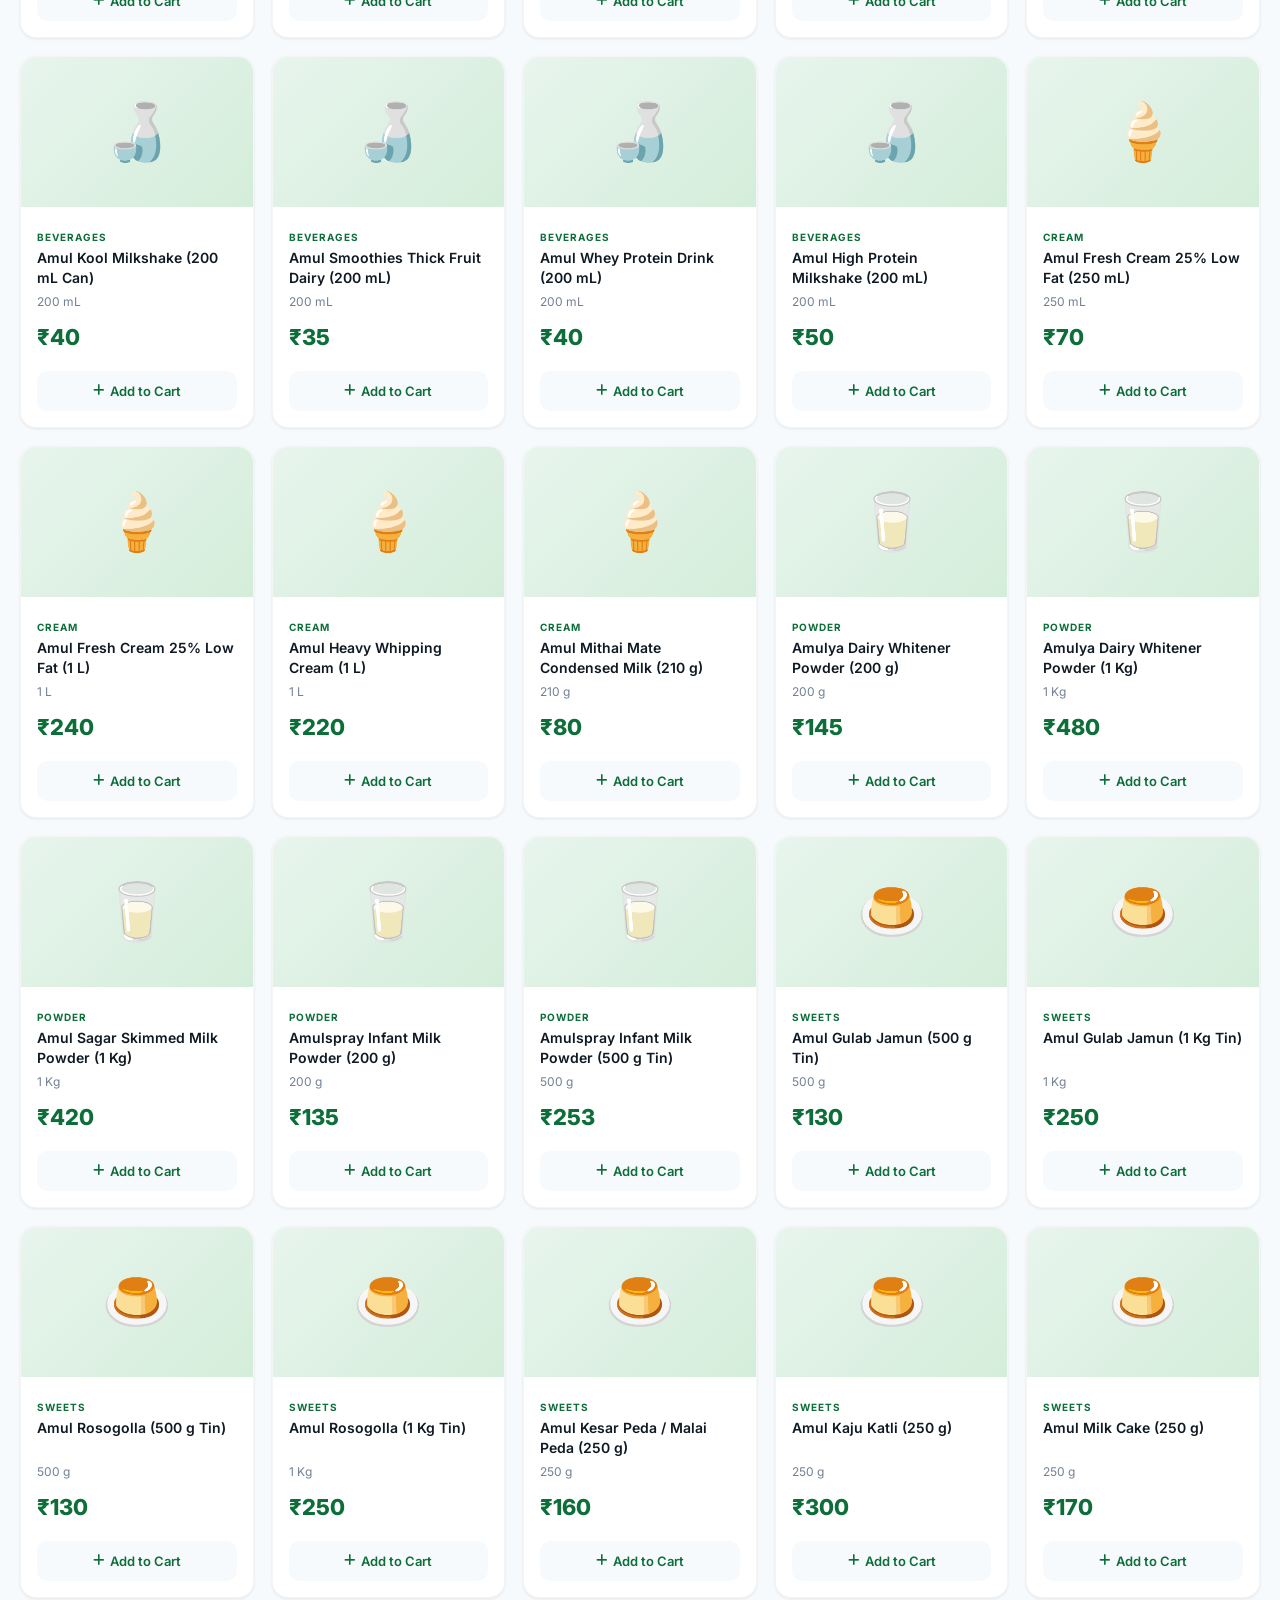
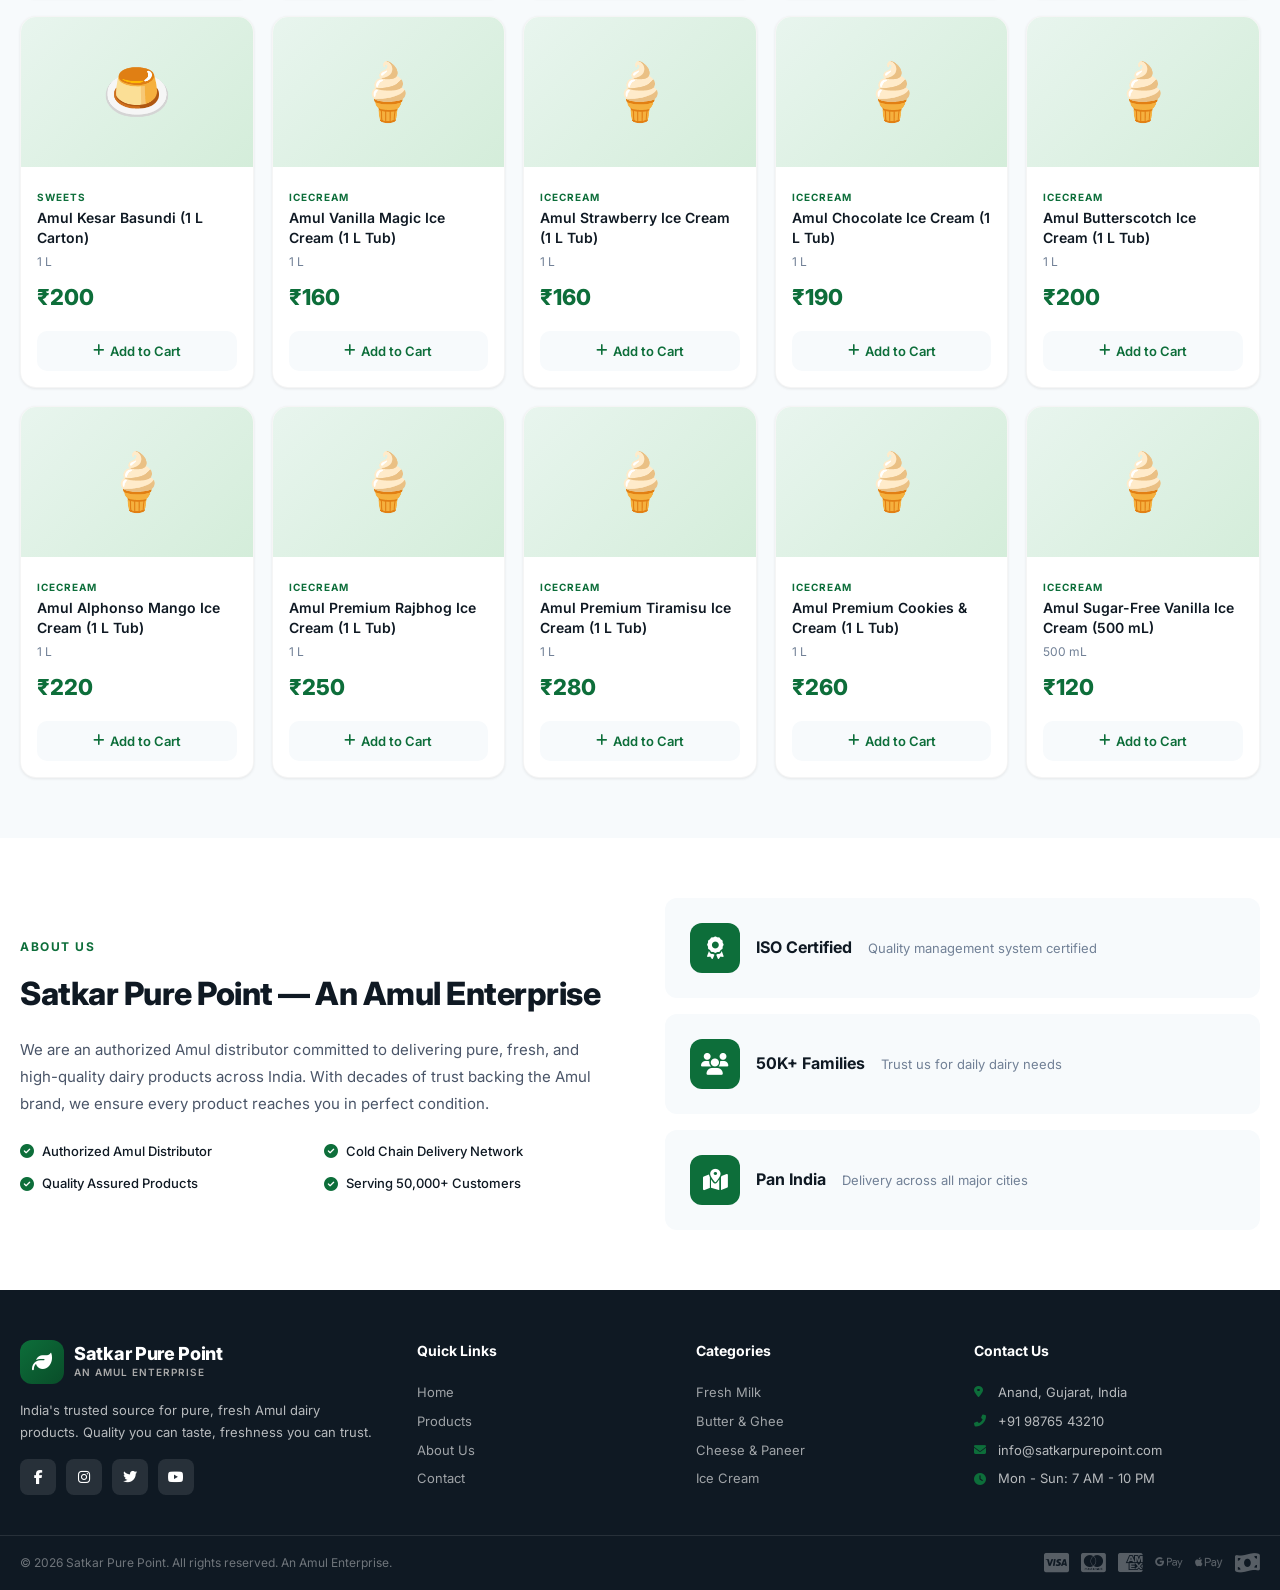
==== commit 9dff432b: "Rebrand to Satkar Pure Point - Enterprise UI with full payment section" ====
--- a/checkout.html
+++ b/checkout.html
@@ -3,192 +3,537 @@
 <head>
     <meta charset="UTF-8">
     <meta name="viewport" content="width=device-width, initial-scale=1.0">
-    <title>Amul Store - Checkout</title>
+    <title>Satkar Pure Point - Checkout</title>
     <link rel="stylesheet" href="styles.css">
-    <link href="https://fonts.googleapis.com/css2?family=Poppins:wght@300;400;500;600;700&display=swap" rel="stylesheet">
+    <link href="https://fonts.googleapis.com/css2?family=Inter:wght@300;400;500;600;700;800&family=Playfair+Display:wght@600;700&display=swap" rel="stylesheet">
     <link rel="stylesheet" href="https://cdnjs.cloudflare.com/ajax/libs/font-awesome/6.4.0/css/all.min.css">
+    <style>
+        .checkout-page { padding: 30px 0 60px; }
+        .ck-header {
+            background: var(--white);
+            padding: 16px 0;
+            border-bottom: 1px solid rgba(0,0,0,0.06);
+            position: sticky;
+            top: 0;
+            z-index: 100;
+        }
+        .ck-header-inner {
+            display: flex;
+            align-items: center;
+            justify-content: space-between;
+            gap: 20px;
+        }
+        .ck-steps {
+            display: flex;
+            align-items: center;
+            gap: 4px;
+        }
+        .ck-step {
+            display: flex;
+            align-items: center;
+            gap: 6px;
+            font-size: 12px;
+            font-weight: 600;
+            color: var(--gray-300);
+            padding: 6px 12px;
+            border-radius: 6px;
+        }
+        .ck-step.active { color: var(--primary); background: var(--primary-light); }
+        .ck-step.done { color: var(--success); }
+        .ck-step-line { width: 24px; height: 2px; background: var(--gray-300); border-radius: 1px; }
+        .ck-step-line.active { background: var(--primary); }
+        .ck-back {
+            display: flex;
+            align-items: center;
+            gap: 6px;
+            color: var(--gray-700);
+            text-decoration: none;
+            font-size: 13px;
+            font-weight: 500;
+        }
+        .ck-back:hover { color: var(--primary); }
+
+        .ck-grid {
+            display: grid;
+            grid-template-columns: 1fr 380px;
+            gap: 28px;
+            align-items: start;
+        }
+        .ck-card {
+            background: var(--white);
+            border-radius: var(--radius-lg);
+            padding: 28px;
+            box-shadow: var(--shadow-sm);
+            border: 1px solid rgba(0,0,0,0.04);
+        }
+        .ck-card h2 {
+            font-size: 18px;
+            font-weight: 700;
+            margin-bottom: 20px;
+            display: flex;
+            align-items: center;
+            gap: 10px;
+            color: var(--dark);
+        }
+        .ck-card h2 i { color: var(--primary); font-size: 18px; }
+        .ck-gap { margin-top: 28px; }
+
+        .fg { margin-bottom: 16px; }
+        .fg label {
+            display: block;
+            font-size: 12px;
+            font-weight: 600;
+            margin-bottom: 5px;
+            color: var(--gray-700);
+        }
+        .fg input, .fg select, .fg textarea {
+            width: 100%;
+            padding: 11px 14px;
+            border: 2px solid var(--gray-300);
+            border-radius: 10px;
+            font-size: 14px;
+            font-family: inherit;
+            outline: none;
+            transition: var(--transition);
+            background: var(--gray-100);
+        }
+        .fg input:focus, .fg select:focus, .fg textarea:focus {
+            border-color: var(--primary);
+            background: var(--white);
+            box-shadow: 0 0 0 3px rgba(13,110,58,0.08);
+        }
+        .fg-row { display: grid; grid-template-columns: 1fr 1fr; gap: 14px; }
+
+        /* Slots */
+        .slots { display: grid; grid-template-columns: repeat(auto-fill, minmax(170px, 1fr)); gap: 10px; }
+        .slot-card { cursor: pointer; }
+        .slot-card input { display: none; }
+        .slot-body {
+            display: flex;
+            align-items: center;
+            gap: 12px;
+            padding: 14px;
+            border: 2px solid var(--gray-300);
+            border-radius: 12px;
+            transition: var(--transition);
+        }
+        .slot-body i { font-size: 20px; color: var(--primary); }
+        .slot-body strong { display: block; font-size: 13px; }
+        .slot-body span { font-size: 11px; color: var(--gray-500); }
+        .slot-fast {
+            background: var(--accent);
+            color: var(--dark);
+            font-size: 9px;
+            padding: 2px 6px;
+            border-radius: 4px;
+            font-weight: 700;
+            margin-left: 4px;
+        }
+        .slot-card input:checked + .slot-body { border-color: var(--primary); background: var(--primary-light); }
+
+        /* Dates */
+        .dates { display: flex; gap: 8px; overflow-x: auto; padding-bottom: 4px; }
+        .date-chip { flex-shrink: 0; cursor: pointer; }
+        .date-chip input { display: none; }
+        .date-chip span {
+            display: block;
+            padding: 9px 16px;
+            border: 2px solid var(--gray-300);
+            border-radius: 8px;
+            font-size: 12px;
+            font-weight: 600;
+            transition: var(--transition);
+            white-space: nowrap;
+        }
+        .date-chip input:checked + span { border-color: var(--primary); background: var(--primary); color: #fff; }
+
+        /* Payment */
+        .pay-methods { display: flex; flex-direction: column; gap: 8px; margin-bottom: 18px; }
+        .pay-card {
+            display: flex;
+            align-items: center;
+            gap: 14px;
+            padding: 14px 16px;
+            border: 2px solid var(--gray-300);
+            border-radius: 12px;
+            cursor: pointer;
+            transition: var(--transition);
+        }
+        .pay-card input { display: none; }
+        .pay-card.active { border-color: var(--primary); background: var(--primary-light); }
+        .pay-icon {
+            width: 40px;
+            height: 40px;
+            background: var(--gray-100);
+            border-radius: 10px;
+            display: flex;
+            align-items: center;
+            justify-content: center;
+            font-size: 18px;
+            color: var(--primary);
+            flex-shrink: 0;
+        }
+        .pay-card strong { display: block; font-size: 13px; }
+        .pay-card span { font-size: 11px; color: var(--gray-500); }
+
+        .pay-form {
+            background: var(--gray-100);
+            padding: 20px;
+            border-radius: 12px;
+            margin-bottom: 14px;
+        }
+        .card-brands {
+            position: absolute;
+            right: 12px;
+            top: 50%;
+            transform: translateY(-50%);
+            display: flex;
+            gap: 5px;
+            font-size: 18px;
+            color: var(--gray-300);
+        }
+        .card-wrap { position: relative; }
+
+        .bank-grid { display: grid; grid-template-columns: repeat(4, 1fr); gap: 8px; }
+        .bank-opt { cursor: pointer; }
+        .bank-opt input { display: none; }
+        .bank-opt span {
+            display: block;
+            text-align: center;
+            padding: 11px 8px;
+            border: 2px solid var(--gray-300);
+            border-radius: 8px;
+            font-size: 12px;
+            font-weight: 600;
+            transition: var(--transition);
+        }
+        .bank-opt input:checked + span { border-color: var(--primary); background: var(--primary); color: #fff; }
+
+        .wallet-grid { display: grid; grid-template-columns: 1fr 1fr; gap: 8px; }
+        .wallet-opt { cursor: pointer; }
+        .wallet-opt input { display: none; }
+        .wallet-opt span {
+            display: block;
+            text-align: center;
+            padding: 12px;
+            border: 2px solid var(--gray-300);
+            border-radius: 8px;
+            font-size: 12px;
+            font-weight: 600;
+            transition: var(--transition);
+        }
+        .wallet-opt input:checked + span { border-color: var(--primary); background: var(--primary); color: #fff; }
+
+        .cod-box {
+            display: flex;
+            gap: 12px;
+            align-items: flex-start;
+            background: var(--accent-light);
+            padding: 16px;
+            border-radius: 10px;
+            border: 1px solid #f0d060;
+        }
+        .cod-box i { color: var(--accent); font-size: 18px; margin-top: 2px; }
+        .cod-box p { font-size: 13px; color: var(--gray-700); line-height: 1.6; }
+
+        .secure-bar {
+            text-align: center;
+            padding: 12px;
+            background: var(--primary-light);
+            border-radius: 10px;
+            font-size: 12px;
+            font-weight: 600;
+            color: var(--primary);
+            margin: 14px 0;
+        }
+        .secure-bar i { margin-right: 4px; }
+
+        .pay-actions { display: flex; gap: 12px; }
+        .btn-back {
+            padding: 13px 22px;
+            border: 2px solid var(--gray-300);
+            background: var(--white);
+            border-radius: 10px;
+            font-size: 13px;
+            font-weight: 600;
+            cursor: pointer;
+            font-family: inherit;
+            transition: var(--transition);
+        }
+        .btn-back:hover { border-color: var(--primary); color: var(--primary); }
+        .btn-continue {
+            flex: 1;
+            padding: 13px 24px;
+            background: var(--primary);
+            color: #fff;
+            border: none;
+            border-radius: 10px;
+            font-size: 14px;
+            font-weight: 700;
+            cursor: pointer;
+            font-family: inherit;
+            display: flex;
+            align-items: center;
+            justify-content: center;
+            gap: 8px;
+            transition: var(--transition);
+        }
+        .btn-continue:hover { background: var(--primary-dark); }
+
+        /* Summary Sidebar */
+        .ck-summary {
+            background: var(--white);
+            border-radius: var(--radius-lg);
+            padding: 24px;
+            box-shadow: var(--shadow-sm);
+            position: sticky;
+            top: 90px;
+            border: 1px solid rgba(0,0,0,0.04);
+        }
+        .ck-summary h3 { font-size: 16px; font-weight: 700; margin-bottom: 14px; padding-bottom: 12px; border-bottom: 1px solid var(--gray-100); }
+        .sum-items { max-height: 280px; overflow-y: auto; margin-bottom: 14px; }
+        .sum-item {
+            display: flex;
+            align-items: center;
+            gap: 10px;
+            padding: 10px 0;
+            border-bottom: 1px solid var(--gray-100);
+        }
+        .sum-icon {
+            width: 36px;
+            height: 36px;
+            background: var(--primary-light);
+            border-radius: 8px;
+            display: flex;
+            align-items: center;
+            justify-content: center;
+            font-size: 18px;
+            flex-shrink: 0;
+        }
+        .sum-info { flex: 1; }
+        .sum-name { font-size: 12px; font-weight: 500; line-height: 1.3; }
+        .sum-qty { font-size: 11px; color: var(--gray-500); }
+        .sum-price { font-size: 13px; font-weight: 700; color: var(--primary); white-space: nowrap; }
+
+        .sum-totals { border-top: 1px solid var(--gray-100); padding-top: 12px; }
+        .sum-row {
+            display: flex;
+            justify-content: space-between;
+            font-size: 13px;
+            padding: 5px 0;
+            color: var(--gray-700);
+        }
+        .sum-row.discount { color: var(--success); font-weight: 600; }
+        .sum-row.total {
+            font-size: 17px;
+            font-weight: 800;
+            color: var(--dark);
+            border-top: 2px solid var(--gray-100);
+            margin-top: 8px;
+            padding-top: 10px;
+        }
+        .promo-row { display: flex; gap: 8px; margin-top: 14px; }
+        .promo-row input {
+            flex: 1;
+            padding: 9px 12px;
+            border: 2px solid var(--gray-300);
+            border-radius: 8px;
+            font-size: 12px;
+            font-family: inherit;
+            outline: none;
+        }
+        .promo-row input:focus { border-color: var(--primary); }
+        .promo-row button {
+            padding: 9px 16px;
+            background: var(--dark);
+            color: #fff;
+            border: none;
+            border-radius: 8px;
+            font-size: 12px;
+            font-weight: 600;
+            cursor: pointer;
+            font-family: inherit;
+        }
+        .promo-msg { font-size: 11px; margin-top: 5px; }
+
+        /* Success */
+        .success-card {
+            max-width: 620px;
+            margin: 0 auto;
+            text-align: center;
+            background: var(--white);
+            border-radius: var(--radius-lg);
+            padding: 40px 30px;
+            box-shadow: var(--shadow-md);
+        }
+        .success-check {
+            width: 80px;
+            height: 80px;
+            background: var(--primary-light);
+            border-radius: 50%;
+            display: flex;
+            align-items: center;
+            justify-content: center;
+            margin: 0 auto 20px;
+            font-size: 36px;
+            color: var(--primary);
+            animation: popIn 0.5s ease;
+        }
+        @keyframes popIn { 0% { transform: scale(0); } 70% { transform: scale(1.15); } 100% { transform: scale(1); } }
+        .success-card h2 { font-size: 24px; font-weight: 800; margin-bottom: 6px; }
+        .success-oid { font-size: 13px; color: var(--gray-500); margin-bottom: 4px; }
+        .success-oid strong { color: var(--primary); }
+        .success-msg { font-size: 14px; color: var(--gray-500); margin-bottom: 24px; }
+
+        .success-grid {
+            display: grid;
+            grid-template-columns: 1fr 1fr;
+            gap: 12px;
+            margin-bottom: 28px;
+            text-align: left;
+        }
+        .success-item {
+            display: flex;
+            gap: 12px;
+            padding: 16px;
+            background: var(--gray-100);
+            border-radius: 12px;
+        }
+        .success-item i { font-size: 18px; color: var(--primary); margin-top: 2px; }
+        .success-item strong { display: block; font-size: 12px; margin-bottom: 3px; }
+        .success-item p { font-size: 12px; color: var(--gray-700); line-height: 1.4; }
+
+        .success-btns { display: flex; gap: 10px; justify-content: center; }
+        .success-btns .btn-continue { flex: none; padding: 13px 28px; }
+        .btn-print {
+            padding: 13px 22px;
+            border: 2px solid var(--gray-300);
+            background: var(--white);
+            border-radius: 10px;
+            font-size: 13px;
+            font-weight: 600;
+            cursor: pointer;
+            font-family: inherit;
+            display: flex;
+            align-items: center;
+            gap: 6px;
+            transition: var(--transition);
+        }
+        .btn-print:hover { border-color: var(--primary); color: var(--primary); }
+
+        @media (max-width: 900px) {
+            .ck-grid { grid-template-columns: 1fr; }
+            .ck-summary { position: static; }
+            .ck-steps { display: none; }
+            .fg-row { grid-template-columns: 1fr; }
+            .slots { grid-template-columns: 1fr 1fr; }
+            .bank-grid { grid-template-columns: repeat(2, 1fr); }
+            .success-grid { grid-template-columns: 1fr; }
+        }
+    </style>
 </head>
 <body>
 
-<header class="header">
-    <div class="header-top">
-        <div class="container header-top-inner">
-            <span><i class="fas fa-truck"></i> Free Delivery on orders above ₹500</span>
-            <span><i class="fas fa-phone"></i> Contact: 1800-258-3333</span>
+<!-- Header -->
+<div class="ck-header">
+    <div class="container ck-header-inner">
+        <a href="index.html" class="brand">
+            <div class="brand-icon"><i class="fas fa-leaf"></i></div>
+            <div class="brand-text">
+                <span class="brand-name">Satkar Pure Point</span>
+                <span class="brand-tag">An Amul Enterprise</span>
+            </div>
+        </a>
+        <div class="ck-steps">
+            <div class="ck-step active"><i class="fas fa-shopping-cart"></i> Cart</div>
+            <div class="ck-step-line active"></div>
+            <div class="ck-step active" id="step2"><i class="fas fa-map-marker-alt"></i> Delivery</div>
+            <div class="ck-step-line" id="stepLine2"></div>
+            <div class="ck-step" id="step3"><i class="fas fa-credit-card"></i> Payment</div>
+            <div class="ck-step-line" id="stepLine3"></div>
+            <div class="ck-step" id="step4"><i class="fas fa-check-circle"></i> Done</div>
         </div>
+        <a href="index.html" class="ck-back"><i class="fas fa-arrow-left"></i> Back to Shop</a>
     </div>
-    <div class="header-main">
-        <div class="container header-main-inner">
-            <a href="index.html" class="logo-link">
-                <h1><span class="amul-logo">AMUL</span> <span class="tagline">The Taste of India</span></h1>
-            </a>
-            <div class="checkout-steps">
-                <div class="step active" id="step1"><i class="fas fa-shopping-cart"></i> Cart</div>
-                <div class="step-line active"></div>
-                <div class="step active" id="step2"><i class="fas fa-map-marker-alt"></i> Delivery</div>
-                <div class="step-line" id="stepLine2"></div>
-                <div class="step" id="step3"><i class="fas fa-credit-card"></i> Payment</div>
-                <div class="step-line" id="stepLine3"></div>
-                <div class="step" id="step4"><i class="fas fa-check-circle"></i> Done</div>
+</div>
+
+<main class="container checkout-page">
+
+    <!-- Delivery -->
+    <div id="deliverySection">
+        <div class="ck-grid">
+            <div>
+                <div class="ck-card">
+                    <h2><i class="fas fa-map-marker-alt"></i> Delivery Address</h2>
+                    <form id="deliveryForm">
+                        <div class="fg-row">
+                            <div class="fg"><label>First Name *</label><input type="text" id="firstName" placeholder="First name" required></div>
+                            <div class="fg"><label>Last Name *</label><input type="text" id="lastName" placeholder="Last name" required></div>
+                        </div>
+                        <div class="fg-row">
+                            <div class="fg"><label>Email *</label><input type="email" id="email" placeholder="your@email.com" required></div>
+                            <div class="fg"><label>Phone *</label><input type="tel" id="phone" placeholder="10-digit mobile" pattern="[0-9]{10}" required></div>
+                        </div>
+                        <div class="fg"><label>Address Line 1 *</label><input type="text" id="address1" placeholder="House/Flat, Building" required></div>
+                        <div class="fg"><label>Address Line 2</label><input type="text" id="address2" placeholder="Street, Landmark (optional)"></div>
+                        <div class="fg-row">
+                            <div class="fg"><label>City *</label><input type="text" id="city" placeholder="City" required></div>
+                            <div class="fg"><label>State *</label>
+                                <select id="state" required>
+                                    <option value="">Select State</option>
+                                    <option>Andhra Pradesh</option><option>Arunachal Pradesh</option><option>Assam</option>
+                                    <option>Bihar</option><option>Chhattisgarh</option><option>Goa</option>
+                                    <option>Gujarat</option><option>Haryana</option><option>Himachal Pradesh</option>
+                                    <option>Jharkhand</option><option>Karnataka</option><option>Kerala</option>
+                                    <option>Madhya Pradesh</option><option>Maharashtra</option><option>Manipur</option>
+                                    <option>Meghalaya</option><option>Mizoram</option><option>Nagaland</option>
+                                    <option>Odisha</option><option>Punjab</option><option>Rajasthan</option>
+                                    <option>Sikkim</option><option>Tamil Nadu</option><option>Telangana</option>
+                                    <option>Tripura</option><option>Uttar Pradesh</option><option>Uttarakhand</option>
+                                    <option>West Bengal</option><option>Delhi</option><option>Jammu & Kashmir</option>
+                                    <option>Ladakh</option><option>Chandigarh</option>
+                                </select>
+                            </div>
+                        </div>
+                        <div class="fg-row">
+                            <div class="fg"><label>PIN Code *</label><input type="text" id="pincode" placeholder="6-digit PIN" pattern="[0-9]{6}" required></div>
+                            <div class="fg"><label>Country</label><input type="text" value="India" disabled></div>
+                        </div>
+                        <div class="fg"><label>Delivery Instructions</label><textarea id="instructions" placeholder="Leave at door, ring bell, etc." rows="2"></textarea></div>
+                    </form>
+                </div>
+
+                <div class="ck-card ck-gap">
+                    <h2><i class="fas fa-clock"></i> Delivery Slot</h2>
+                    <div class="slots" id="deliverySlots">
+                        <label class="slot-card"><input type="radio" name="slot" value="morning" checked><div class="slot-body"><i class="fas fa-sun"></i><div><strong>Morning</strong><span>8 AM - 12 PM</span></div></div></label>
+                        <label class="slot-card"><input type="radio" name="slot" value="afternoon"><div class="slot-body"><i class="fas fa-cloud-sun"></i><div><strong>Afternoon</strong><span>12 PM - 5 PM</span></div></div></label>
+                        <label class="slot-card"><input type="radio" name="slot" value="evening"><div class="slot-body"><i class="fas fa-moon"></i><div><strong>Evening</strong><span>5 PM - 9 PM</span></div></div></label>
+                        <label class="slot-card"><input type="radio" name="slot" value="express"><div class="slot-body"><i class="fas fa-bolt"></i><div><strong>Express</strong><span>Within 2 Hours<span class="slot-fast">+₹49</span></span></div></div></label>
+                    </div>
+                </div>
+
+                <div class="ck-card ck-gap">
+                    <h2><i class="fas fa-calendar-alt"></i> Delivery Date</h2>
+                    <div class="dates" id="dateOptions"></div>
+                </div>
+
+                <button type="button" class="btn-continue ck-gap" id="toPayment" style="width:100%">
+                    Continue to Payment <i class="fas fa-arrow-right"></i>
+                </button>
             </div>
-            <a href="index.html" class="back-to-shop"><i class="fas fa-arrow-left"></i> Back to Shop</a>
-        </div>
-    </div>
-</header>
-
-<main class="container checkout-page">
-    <!-- Delivery Section -->
-    <div class="checkout-section" id="deliverySection">
-        <div class="checkout-grid">
-            <div class="checkout-form-wrap">
-                <h2><i class="fas fa-map-marker-alt"></i> Delivery Address</h2>
-
-                <form id="deliveryForm">
-                    <div class="form-row">
-                        <div class="form-group">
-                            <label>First Name *</label>
-                            <input type="text" id="firstName" placeholder="Enter first name" required>
-                        </div>
-                        <div class="form-group">
-                            <label>Last Name *</label>
-                            <input type="text" id="lastName" placeholder="Enter last name" required>
-                        </div>
-                    </div>
-
-                    <div class="form-row">
-                        <div class="form-group">
-                            <label>Email *</label>
-                            <input type="email" id="email" placeholder="your@email.com" required>
-                        </div>
-                        <div class="form-group">
-                            <label>Phone *</label>
-                            <input type="tel" id="phone" placeholder="10-digit mobile number" pattern="[0-9]{10}" required>
-                        </div>
-                    </div>
-
-                    <div class="form-group">
-                        <label>Address Line 1 *</label>
-                        <input type="text" id="address1" placeholder="House/Flat No., Building Name" required>
-                    </div>
-
-                    <div class="form-group">
-                        <label>Address Line 2</label>
-                        <input type="text" id="address2" placeholder="Street, Landmark (optional)">
-                    </div>
-
-                    <div class="form-row">
-                        <div class="form-group">
-                            <label>City *</label>
-                            <input type="text" id="city" placeholder="City" required>
-                        </div>
-                        <div class="form-group">
-                            <label>State *</label>
-                            <select id="state" required>
-                                <option value="">Select State</option>
-                                <option>Andhra Pradesh</option><option>Arunachal Pradesh</option><option>Assam</option>
-                                <option>Bihar</option><option>Chhattisgarh</option><option>Goa</option>
-                                <option>Gujarat</option><option>Haryana</option><option>Himachal Pradesh</option>
-                                <option>Jharkhand</option><option>Karnataka</option><option>Kerala</option>
-                                <option>Madhya Pradesh</option><option>Maharashtra</option><option>Manipur</option>
-                                <option>Meghalaya</option><option>Mizoram</option><option>Nagaland</option>
-                                <option>Odisha</option><option>Punjab</option><option>Rajasthan</option>
-                                <option>Sikkim</option><option>Tamil Nadu</option><option>Telangana</option>
-                                <option>Tripura</option><option>Uttar Pradesh</option><option>Uttarakhand</option>
-                                <option>West Bengal</option><option>Delhi</option><option>Jammu & Kashmir</option>
-                                <option>Ladakh</option><option>Chandigarh</option>
-                            </select>
-                        </div>
-                    </div>
-
-                    <div class="form-row">
-                        <div class="form-group">
-                            <label>PIN Code *</label>
-                            <input type="text" id="pincode" placeholder="6-digit PIN" pattern="[0-9]{6}" required>
-                        </div>
-                        <div class="form-group">
-                            <label>Country</label>
-                            <input type="text" value="India" disabled>
-                        </div>
-                    </div>
-
-                    <div class="form-group">
-                        <label>Delivery Instructions (optional)</label>
-                        <textarea id="instructions" placeholder="e.g., Leave at door, ring bell, etc." rows="2"></textarea>
-                    </div>
-
-                    <div class="form-group">
-                        <label class="checkbox-label">
-                            <input type="checkbox" id="saveAddress"> Save this address for future orders
-                        </label>
-                    </div>
-
-                    <h2 class="section-gap"><i class="fas fa-clock"></i> Delivery Slot</h2>
-
-                    <div class="delivery-slots" id="deliverySlots">
-                        <label class="slot-card">
-                            <input type="radio" name="slot" value="morning" checked>
-                            <div class="slot-info">
-                                <i class="fas fa-sun"></i>
-                                <div>
-                                    <strong>Morning</strong>
-                                    <span>8:00 AM - 12:00 PM</span>
-                                </div>
-                            </div>
-                        </label>
-                        <label class="slot-card">
-                            <input type="radio" name="slot" value="afternoon">
-                            <div class="slot-info">
-                                <i class="fas fa-cloud-sun"></i>
-                                <div>
-                                    <strong>Afternoon</strong>
-                                    <span>12:00 PM - 5:00 PM</span>
-                                </div>
-                            </div>
-                        </label>
-                        <label class="slot-card">
-                            <input type="radio" name="slot" value="evening">
-                            <div class="slot-info">
-                                <i class="fas fa-moon"></i>
-                                <div>
-                                    <strong>Evening</strong>
-                                    <span>5:00 PM - 9:00 PM</span>
-                                </div>
-                            </div>
-                        </label>
-                        <label class="slot-card">
-                            <input type="radio" name="slot" value="express">
-                            <div class="slot-info">
-                                <i class="fas fa-bolt"></i>
-                                <div>
-                                    <strong>Express</strong>
-                                    <span>Within 2 Hours (+₹49)</span>
-                                    <span class="slot-badge">FAST</span>
-                                </div>
-                            </div>
-                        </label>
-                    </div>
-
-                    <h2 class="section-gap"><i class="fas fa-calendar"></i> Delivery Date</h2>
-                    <div class="date-options" id="dateOptions"></div>
-
-                    <button type="button" class="continue-btn" id="toPayment">
-                        Continue to Payment <i class="fas fa-arrow-right"></i>
-                    </button>
-                </form>
-            </div>
-
-            <div class="order-summary-sidebar">
+
+            <div class="ck-summary">
                 <h3>Order Summary</h3>
-                <div class="summary-items" id="summaryItems"></div>
-                <div class="summary-totals">
-                    <div class="summary-row"><span>Subtotal</span><span id="subtotal">₹0</span></div>
-                    <div class="summary-row"><span>Delivery</span><span id="deliveryFee">₹0</span></div>
-                    <div class="summary-row"><span>GST (5%)</span><span id="gst">₹0</span></div>
-                    <div class="summary-row discount" id="discountRow" style="display:none"><span>Discount</span><span id="discountAmt">-₹0</span></div>
-                    <div class="summary-row promo-row" id="promoApplied" style="display:none"><span></span><span class="promo-tag">APPLIED</span></div>
-                    <div class="summary-row total"><span>Total</span><span id="finalTotal">₹0</span></div>
+                <div class="sum-items" id="summaryItems"></div>
+                <div class="sum-totals">
+                    <div class="sum-row"><span>Subtotal</span><span id="subtotal">₹0</span></div>
+                    <div class="sum-row"><span>Delivery</span><span id="deliveryFee">FREE</span></div>
+                    <div class="sum-row"><span>GST (5%)</span><span id="gst">₹0</span></div>
+                    <div class="sum-row discount" id="discountRow" style="display:none"><span>Discount</span><span id="discountAmt">-₹0</span></div>
+                    <div class="sum-row total"><span>Total</span><span id="finalTotal">₹0</span></div>
                 </div>
-                <div class="promo-box">
+                <div class="promo-row">
                     <input type="text" id="promoInput" placeholder="Promo code">
                     <button id="applyPromo">Apply</button>
                 </div>
@@ -197,193 +542,104 @@
         </div>
     </div>
 
-    <!-- Payment Section -->
-    <div class="checkout-section" id="paymentSection" style="display:none;">
-        <div class="checkout-grid">
-            <div class="checkout-form-wrap">
-                <h2><i class="fas fa-credit-card"></i> Payment Method</h2>
-
-                <div class="payment-methods">
-                    <label class="payment-card active" data-method="upi">
-                        <input type="radio" name="payment" value="upi" checked>
-                        <div class="payment-icon"><i class="fas fa-mobile-alt"></i></div>
-                        <div><strong>UPI</strong><span>Google Pay, PhonePe, Paytm</span></div>
-                    </label>
-                    <label class="payment-card" data-method="card">
-                        <input type="radio" name="payment" value="card">
-                        <div class="payment-icon"><i class="fas fa-credit-card"></i></div>
-                        <div><strong>Credit / Debit Card</strong><span>Visa, Mastercard, RuPay</span></div>
-                    </label>
-                    <label class="payment-card" data-method="netbanking">
-                        <input type="radio" name="payment" value="netbanking">
-                        <div class="payment-icon"><i class="fas fa-university"></i></div>
-                        <div><strong>Net Banking</strong><span>All major banks</span></div>
-                    </label>
-                    <label class="payment-card" data-method="wallet">
-                        <input type="radio" name="payment" value="wallet">
-                        <div class="payment-icon"><i class="fas fa-wallet"></i></div>
-                        <div><strong>Wallet</strong><span>Paytm, Amazon Pay</span></div>
-                    </label>
-                    <label class="payment-card" data-method="cod">
-                        <input type="radio" name="payment" value="cod">
-                        <div class="payment-icon"><i class="fas fa-money-bill-wave"></i></div>
-                        <div><strong>Cash on Delivery</strong><span>Pay when you receive</span></div>
-                    </label>
-                </div>
-
-                <!-- UPI Section -->
-                <div class="payment-form" id="upiForm">
-                    <div class="form-group">
-                        <label>UPI ID</label>
-                        <input type="text" id="upiId" placeholder="yourname@upi">
-                    </div>
-                    <p class="upi-note"><i class="fas fa-info-circle"></i> You will receive a payment request on your UPI app</p>
-                </div>
-
-                <!-- Card Section -->
-                <div class="payment-form" id="cardForm" style="display:none;">
-                    <div class="form-group">
-                        <label>Card Number</label>
-                        <div class="card-input-wrap">
-                            <input type="text" id="cardNumber" placeholder="1234 5678 9012 3456" maxlength="19">
-                            <div class="card-brands">
-                                <i class="fab fa-cc-visa"></i>
-                                <i class="fab fa-cc-mastercard"></i>
-                                <i class="fab fa-cc-amex"></i>
-                            </div>
+    <!-- Payment -->
+    <div id="paymentSection" style="display:none;">
+        <div class="ck-grid">
+            <div>
+                <div class="ck-card">
+                    <h2><i class="fas fa-credit-card"></i> Payment Method</h2>
+                    <div class="pay-methods">
+                        <label class="pay-card active" data-method="upi"><input type="radio" name="payment" value="upi" checked><div class="pay-icon"><i class="fas fa-mobile-alt"></i></div><div><strong>UPI</strong><span>Google Pay, PhonePe, Paytm</span></div></label>
+                        <label class="pay-card" data-method="card"><input type="radio" name="payment" value="card"><div class="pay-icon"><i class="fas fa-credit-card"></i></div><div><strong>Credit / Debit Card</strong><span>Visa, Mastercard, RuPay</span></div></label>
+                        <label class="pay-card" data-method="netbanking"><input type="radio" name="payment" value="netbanking"><div class="pay-icon"><i class="fas fa-university"></i></div><div><strong>Net Banking</strong><span>All major banks</span></div></label>
+                        <label class="pay-card" data-method="wallet"><input type="radio" name="payment" value="wallet"><div class="pay-icon"><i class="fas fa-wallet"></i></div><div><strong>Wallet</strong><span>Paytm, Amazon Pay</span></div></label>
+                        <label class="pay-card" data-method="cod"><input type="radio" name="payment" value="cod"><div class="pay-icon"><i class="fas fa-money-bill-wave"></i></div><div><strong>Cash on Delivery</strong><span>Pay when you receive</span></div></label>
+                    </div>
+
+                    <div class="pay-form" id="upiForm">
+                        <div class="fg"><label>UPI ID</label><input type="text" id="upiId" placeholder="yourname@upi"></div>
+                        <p style="font-size:12px;color:var(--gray-500);margin-top:6px"><i class="fas fa-info-circle"></i> Payment request will be sent to your UPI app</p>
+                    </div>
+
+                    <div class="pay-form" id="cardForm" style="display:none">
+                        <div class="fg"><label>Card Number</label><div class="card-wrap"><input type="text" id="cardNumber" placeholder="1234 5678 9012 3456" maxlength="19"><div class="card-brands"><i class="fab fa-cc-visa"></i><i class="fab fa-cc-mastercard"></i><i class="fab fa-cc-amex"></i></div></div></div>
+                        <div class="fg"><label>Cardholder Name</label><input type="text" id="cardName" placeholder="Name on card"></div>
+                        <div class="fg-row">
+                            <div class="fg"><label>Expiry</label><input type="text" id="cardExpiry" placeholder="MM/YY" maxlength="5"></div>
+                            <div class="fg"><label>CVV</label><input type="password" id="cardCvv" placeholder="***" maxlength="3"></div>
                         </div>
                     </div>
-                    <div class="form-group">
-                        <label>Cardholder Name</label>
-                        <input type="text" id="cardName" placeholder="Name on card">
-                    </div>
-                    <div class="form-row">
-                        <div class="form-group">
-                            <label>Expiry Date</label>
-                            <input type="text" id="cardExpiry" placeholder="MM/YY" maxlength="5">
+
+                    <div class="pay-form" id="netbankingForm" style="display:none">
+                        <div class="bank-grid">
+                            <label class="bank-opt"><input type="radio" name="bank" value="sbi"><span>SBI</span></label>
+                            <label class="bank-opt"><input type="radio" name="bank" value="hdfc"><span>HDFC</span></label>
+                            <label class="bank-opt"><input type="radio" name="bank" value="icici"><span>ICICI</span></label>
+                            <label class="bank-opt"><input type="radio" name="bank" value="axis"><span>Axis</span></label>
+                            <label class="bank-opt"><input type="radio" name="bank" value="kotak"><span>Kotak</span></label>
+                            <label class="bank-opt"><input type="radio" name="bank" value="pnb"><span>PNB</span></label>
+                            <label class="bank-opt"><input type="radio" name="bank" value="bob"><span>BoB</span></label>
+                            <label class="bank-opt"><input type="radio" name="bank" value="idbi"><span>IDBI</span></label>
                         </div>
-                        <div class="form-group">
-                            <label>CVV</label>
-                            <input type="password" id="cardCvv" placeholder="***" maxlength="3">
+                    </div>
+
+                    <div class="pay-form" id="walletForm" style="display:none">
+                        <div class="wallet-grid">
+                            <label class="wallet-opt"><input type="radio" name="wallet" value="paytm" checked><span>Paytm</span></label>
+                            <label class="wallet-opt"><input type="radio" name="wallet" value="amazonpay"><span>Amazon Pay</span></label>
+                            <label class="wallet-opt"><input type="radio" name="wallet" value="mobikwik"><span>MobiKwik</span></label>
+                            <label class="wallet-opt"><input type="radio" name="wallet" value="freecharge"><span>Freecharge</span></label>
                         </div>
                     </div>
-                </div>
-
-                <!-- Net Banking -->
-                <div class="payment-form" id="netbankingForm" style="display:none;">
-                    <div class="bank-grid">
-                        <label class="bank-option"><input type="radio" name="bank" value="sbi"><span>SBI</span></label>
-                        <label class="bank-option"><input type="radio" name="bank" value="hdfc"><span>HDFC</span></label>
-                        <label class="bank-option"><input type="radio" name="bank" value="icici"><span>ICICI</span></label>
-                        <label class="bank-option"><input type="radio" name="bank" value="axis"><span>Axis</span></label>
-                        <label class="bank-option"><input type="radio" name="bank" value="kotak"><span>Kotak</span></label>
-                        <label class="bank-option"><input type="radio" name="bank" value="pnb"><span>PNB</span></label>
-                        <label class="bank-option"><input type="radio" name="bank" value="bob"><span>Bank of Baroda</span></label>
-                        <label class="bank-option"><input type="radio" name="bank" value="idbi"><span>IDBI</span></label>
-                    </div>
-                </div>
-
-                <!-- Wallet -->
-                <div class="payment-form" id="walletForm" style="display:none;">
-                    <div class="wallet-options">
-                        <label class="wallet-option"><input type="radio" name="wallet" value="paytm" checked><span>Paytm</span></label>
-                        <label class="wallet-option"><input type="radio" name="wallet" value="amazonpay"><span>Amazon Pay</span></label>
-                        <label class="wallet-option"><input type="radio" name="wallet" value="mobikwik"><span>MobiKwik</span></label>
-                        <label class="wallet-option"><input type="radio" name="wallet" value="freecharge"><span>Freecharge</span></label>
-                    </div>
-                </div>
-
-                <!-- COD -->
-                <div class="payment-form" id="codForm" style="display:none;">
-                    <div class="cod-info">
-                        <i class="fas fa-info-circle"></i>
-                        <p>Pay cash when your order is delivered. Please keep exact change ready. An additional ₹25 COD charges will apply.</p>
-                    </div>
-                </div>
-
-                <div class="secure-badge">
-                    <i class="fas fa-lock"></i> Your payment information is 100% secure and encrypted
-                </div>
-
-                <div class="payment-actions">
-                    <button type="button" class="back-btn" id="backToDelivery">
-                        <i class="fas fa-arrow-left"></i> Back to Delivery
-                    </button>
-                    <button type="button" class="continue-btn" id="placeOrder">
-                        Place Order <i class="fas fa-check-circle"></i>
-                    </button>
+
+                    <div class="pay-form" id="codForm" style="display:none">
+                        <div class="cod-box"><i class="fas fa-info-circle"></i><p>Pay cash on delivery. ₹25 COD charges apply. Please keep exact change ready.</p></div>
+                    </div>
+
+                    <div class="secure-bar"><i class="fas fa-lock"></i> 100% secure & encrypted payment</div>
+
+                    <div class="pay-actions">
+                        <button type="button" class="btn-back" id="backToDelivery"><i class="fas fa-arrow-left"></i> Back</button>
+                        <button type="button" class="btn-continue" id="placeOrder">Place Order <i class="fas fa-check-circle"></i></button>
+                    </div>
                 </div>
             </div>
 
-            <div class="order-summary-sidebar">
+            <div class="ck-summary">
                 <h3>Order Summary</h3>
-                <div class="summary-items" id="summaryItems2"></div>
-                <div class="summary-totals">
-                    <div class="summary-row"><span>Subtotal</span><span id="subtotal2">₹0</span></div>
-                    <div class="summary-row"><span>Delivery</span><span id="deliveryFee2">₹0</span></div>
-                    <div class="summary-row"><span>GST (5%)</span><span id="gst2">₹0</span></div>
-                    <div class="summary-row discount" id="discountRow2" style="display:none"><span>Discount</span><span id="discountAmt2">-₹0</span></div>
-                    <div class="summary-row total"><span>Total</span><span id="finalTotal2">₹0</span></div>
+                <div class="sum-items" id="summaryItems2"></div>
+                <div class="sum-totals">
+                    <div class="sum-row"><span>Subtotal</span><span id="subtotal2">₹0</span></div>
+                    <div class="sum-row"><span>Delivery</span><span id="deliveryFee2">FREE</span></div>
+                    <div class="sum-row"><span>GST (5%)</span><span id="gst2">₹0</span></div>
+                    <div class="sum-row discount" id="discountRow2" style="display:none"><span>Discount</span><span id="discountAmt2">-₹0</span></div>
+                    <div class="sum-row total"><span>Total</span><span id="finalTotal2">₹0</span></div>
                 </div>
             </div>
         </div>
     </div>
 
-    <!-- Success Section -->
-    <div class="checkout-section" id="successSection" style="display:none;">
-        <div class="success-box">
-            <div class="success-icon">
-                <i class="fas fa-check-circle"></i>
+    <!-- Success -->
+    <div id="successSection" style="display:none;">
+        <div class="success-card">
+            <div class="success-check"><i class="fas fa-check"></i></div>
+            <h2>Order Placed Successfully!</h2>
+            <p class="success-oid">Order ID: <strong id="orderId"></strong></p>
+            <p class="success-msg">Thank you for shopping with Satkar Pure Point!</p>
+            <div class="success-grid">
+                <div class="success-item"><i class="fas fa-map-marker-alt"></i><div><strong>Delivery Address</strong><p id="successAddress"></p></div></div>
+                <div class="success-item"><i class="fas fa-clock"></i><div><strong>Estimated Delivery</strong><p id="successDelivery"></p></div></div>
+                <div class="success-item"><i class="fas fa-credit-card"></i><div><strong>Payment Method</strong><p id="successPayment"></p></div></div>
+                <div class="success-item"><i class="fas fa-receipt"></i><div><strong>Total Amount</strong><p id="successTotal"></p></div></div>
             </div>
-            <h2>Order Placed Successfully!</h2>
-            <p class="order-id">Order ID: <strong id="orderId"></strong></p>
-            <p class="success-msg">Thank you for shopping with Amul! Your order has been confirmed.</p>
-
-            <div class="success-details">
-                <div class="success-detail-card">
-                    <i class="fas fa-map-marker-alt"></i>
-                    <div>
-                        <strong>Delivery Address</strong>
-                        <p id="successAddress"></p>
-                    </div>
-                </div>
-                <div class="success-detail-card">
-                    <i class="fas fa-clock"></i>
-                    <div>
-                        <strong>Estimated Delivery</strong>
-                        <p id="successDelivery"></p>
-                    </div>
-                </div>
-                <div class="success-detail-card">
-                    <i class="fas fa-credit-card"></i>
-                    <div>
-                        <strong>Payment Method</strong>
-                        <p id="successPayment"></p>
-                    </div>
-                </div>
-                <div class="success-detail-card">
-                    <i class="fas fa-receipt"></i>
-                    <div>
-                        <strong>Total Amount</strong>
-                        <p id="successTotal"></p>
-                    </div>
-                </div>
-            </div>
-
-            <div class="success-actions">
-                <a href="index.html" class="continue-btn"><i class="fas fa-shopping-bag"></i> Continue Shopping</a>
-                <button class="print-btn" onclick="window.print()"><i class="fas fa-print"></i> Print Receipt</button>
+            <div class="success-btns">
+                <a href="index.html" class="btn-continue"><i class="fas fa-shopping-bag"></i> Continue Shopping</a>
+                <button class="btn-print" onclick="window.print()"><i class="fas fa-print"></i> Print Receipt</button>
             </div>
         </div>
     </div>
 </main>
 
-<footer class="footer">
-    <div class="footer-bottom">
-        <p>&copy; 2026 Amul Store. All rights reserved.</p>
-    </div>
-</footer>
-
 <script src="checkout.js"></script>
 </body>
 </html>
--- a/styles.css
+++ b/styles.css
@@ -1,1188 +1,854 @@
-* {
-    margin: 0;
-    padding: 0;
-    box-sizing: border-box;
+*, *::before, *::after { margin: 0; padding: 0; box-sizing: border-box; }
+
+:root {
+    --primary: #0d6e3a;
+    --primary-dark: #094d29;
+    --primary-light: #e8f5ee;
+    --accent: #d4a017;
+    --accent-light: #fdf6e3;
+    --dark: #0f1923;
+    --dark-2: #1a2736;
+    --gray-900: #1a1a2e;
+    --gray-700: #4a5568;
+    --gray-500: #718096;
+    --gray-300: #cbd5e0;
+    --gray-100: #f7fafc;
+    --white: #ffffff;
+    --danger: #e53e3e;
+    --success: #38a169;
+    --shadow-sm: 0 1px 3px rgba(0,0,0,0.08);
+    --shadow-md: 0 4px 14px rgba(0,0,0,0.1);
+    --shadow-lg: 0 10px 30px rgba(0,0,0,0.12);
+    --shadow-xl: 0 20px 50px rgba(0,0,0,0.15);
+    --radius: 12px;
+    --radius-lg: 16px;
+    --transition: all 0.3s cubic-bezier(0.4, 0, 0.2, 1);
 }
 
 body {
-    font-family: 'Poppins', sans-serif;
-    background: #f5f5f5;
-    color: #333;
-}
-
-.container {
-    max-width: 1200px;
-    margin: 0 auto;
-    padding: 0 15px;
-}
-
-/* Header */
-.header-top {
-    background: #1a1a2e;
-    color: #fff;
+    font-family: 'Inter', -apple-system, BlinkMacSystemFont, sans-serif;
+    background: var(--gray-100);
+    color: var(--dark);
+    line-height: 1.6;
+    -webkit-font-smoothing: antialiased;
+}
+
+.container { max-width: 1280px; margin: 0 auto; padding: 0 20px; }
+
+/* ═══ TOPBAR ═══ */
+.topbar {
+    background: var(--dark);
+    color: rgba(255,255,255,0.7);
     font-size: 12px;
+    padding: 8px 0;
+}
+.topbar-inner { display: flex; justify-content: space-between; align-items: center; }
+.topbar-left, .topbar-right { display: flex; gap: 20px; }
+.topbar span { display: flex; align-items: center; gap: 5px; }
+.topbar i { color: var(--accent); font-size: 11px; }
+
+/* ═══ HEADER ═══ */
+.header {
+    background: var(--white);
+    padding: 12px 0;
+    position: sticky;
+    top: 0;
+    z-index: 100;
+    box-shadow: var(--shadow-sm);
+    border-bottom: 1px solid rgba(0,0,0,0.05);
+}
+.header-inner {
+    display: flex;
+    align-items: center;
+    gap: 24px;
+}
+.brand {
+    display: flex;
+    align-items: center;
+    gap: 10px;
+    text-decoration: none;
+    flex-shrink: 0;
+}
+.brand-icon {
+    width: 44px;
+    height: 44px;
+    background: linear-gradient(135deg, var(--primary), var(--primary-dark));
+    border-radius: 12px;
+    display: flex;
+    align-items: center;
+    justify-content: center;
+    color: #fff;
+    font-size: 20px;
+}
+.brand-text { display: flex; flex-direction: column; }
+.brand-name {
+    font-size: 18px;
+    font-weight: 800;
+    color: var(--dark);
+    line-height: 1.2;
+    letter-spacing: -0.3px;
+}
+.brand-tag {
+    font-size: 10px;
+    color: var(--primary);
+    font-weight: 600;
+    text-transform: uppercase;
+    letter-spacing: 1px;
+}
+
+.header-search {
+    flex: 1;
+    max-width: 500px;
+    display: flex;
+    position: relative;
+}
+.header-search input {
+    width: 100%;
+    padding: 11px 48px 11px 18px;
+    border: 2px solid var(--gray-300);
+    border-radius: 10px;
+    font-size: 14px;
+    font-family: inherit;
+    outline: none;
+    transition: var(--transition);
+    background: var(--gray-100);
+}
+.header-search input:focus { border-color: var(--primary); background: var(--white); box-shadow: 0 0 0 3px rgba(13,110,58,0.1); }
+.header-search button {
+    position: absolute;
+    right: 4px;
+    top: 4px;
+    bottom: 4px;
+    width: 38px;
+    background: var(--primary);
+    color: #fff;
+    border: none;
+    border-radius: 8px;
+    cursor: pointer;
+    font-size: 14px;
+    transition: var(--transition);
+}
+.header-search button:hover { background: var(--primary-dark); }
+
+.header-actions { display: flex; gap: 8px; margin-left: auto; }
+.header-action {
+    position: relative;
+    display: flex;
+    flex-direction: column;
+    align-items: center;
+    gap: 2px;
+    padding: 8px 14px;
+    border-radius: 10px;
+    cursor: pointer;
+    transition: var(--transition);
+    color: var(--gray-700);
+}
+.header-action:hover { background: var(--primary-light); color: var(--primary); }
+.header-action i { font-size: 20px; }
+.header-action-label { font-size: 10px; font-weight: 600; }
+.cart-badge {
+    position: absolute;
+    top: 2px;
+    right: 8px;
+    background: var(--danger);
+    color: #fff;
+    font-size: 10px;
+    font-weight: 700;
+    min-width: 18px;
+    height: 18px;
+    border-radius: 9px;
+    display: flex;
+    align-items: center;
+    justify-content: center;
+    padding: 0 4px;
+}
+
+/* ═══ NAVIGATION ═══ */
+.main-nav {
+    background: var(--white);
+    border-bottom: 1px solid rgba(0,0,0,0.06);
+    position: sticky;
+    top: 68px;
+    z-index: 90;
+}
+.nav-scroll {
+    display: flex;
+    gap: 2px;
+    overflow-x: auto;
+    scrollbar-width: none;
     padding: 6px 0;
 }
-.header-top-inner {
+.nav-scroll::-webkit-scrollbar { display: none; }
+.nav-item {
+    display: flex;
+    align-items: center;
+    gap: 6px;
+    padding: 9px 16px;
+    border: none;
+    background: transparent;
+    color: var(--gray-700);
+    font-size: 13px;
+    font-weight: 500;
+    font-family: inherit;
+    border-radius: 8px;
+    cursor: pointer;
+    white-space: nowrap;
+    transition: var(--transition);
+}
+.nav-item:hover { background: var(--primary-light); color: var(--primary); }
+.nav-item.active { background: var(--primary); color: #fff; }
+.nav-item i { font-size: 12px; }
+
+/* ═══ HERO ═══ */
+.hero {
+    position: relative;
+    padding: 80px 0 60px;
+    overflow: hidden;
+}
+.hero-bg {
+    position: absolute;
+    inset: 0;
+    background: linear-gradient(135deg, #0a5c2f 0%, #0d6e3a 40%, #147a44 70%, #0f5c33 100%);
+}
+.hero-bg::after {
+    content: '';
+    position: absolute;
+    inset: 0;
+    background: url("data:image/svg+xml,%3Csvg width='60' height='60' viewBox='0 0 60 60' xmlns='http://www.w3.org/2000/svg'%3E%3Cg fill='none' fill-rule='evenodd'%3E%3Cg fill='%23ffffff' fill-opacity='0.03'%3E%3Cpath d='M36 34v-4h-2v4h-4v2h4v4h2v-4h4v-2h-4zm0-30V0h-2v4h-4v2h4v4h2V6h4V4h-4zM6 34v-4H4v4H0v2h4v4h2v-4h4v-2H6zM6 4V0H4v4H0v2h4v4h2V6h4V4H6z'/%3E%3C/g%3E%3C/g%3E%3C/svg%3E");
+}
+.hero-content { position: relative; z-index: 2; text-align: center; max-width: 700px; margin: 0 auto; }
+.hero-badge {
+    display: inline-flex;
+    align-items: center;
+    gap: 6px;
+    background: rgba(255,255,255,0.15);
+    backdrop-filter: blur(10px);
+    color: #fff;
+    padding: 6px 16px;
+    border-radius: 20px;
+    font-size: 12px;
+    font-weight: 600;
+    margin-bottom: 20px;
+    border: 1px solid rgba(255,255,255,0.2);
+}
+.hero h1 {
+    font-family: 'Playfair Display', serif;
+    font-size: 52px;
+    font-weight: 700;
+    color: #fff;
+    line-height: 1.15;
+    margin-bottom: 16px;
+}
+.hero h1 span { color: var(--accent); }
+.hero p {
+    font-size: 17px;
+    color: rgba(255,255,255,0.8);
+    margin-bottom: 30px;
+    line-height: 1.7;
+}
+.hero-actions { display: flex; gap: 12px; justify-content: center; margin-bottom: 40px; }
+
+.btn-primary {
+    display: inline-flex;
+    align-items: center;
+    gap: 8px;
+    padding: 14px 30px;
+    background: var(--accent);
+    color: var(--dark);
+    border: none;
+    border-radius: 10px;
+    font-size: 15px;
+    font-weight: 700;
+    font-family: inherit;
+    cursor: pointer;
+    text-decoration: none;
+    transition: var(--transition);
+}
+.btn-primary:hover { transform: translateY(-2px); box-shadow: 0 8px 25px rgba(212,160,23,0.4); }
+.btn-outline {
+    display: inline-flex;
+    align-items: center;
+    gap: 8px;
+    padding: 14px 30px;
+    background: transparent;
+    color: #fff;
+    border: 2px solid rgba(255,255,255,0.3);
+    border-radius: 10px;
+    font-size: 15px;
+    font-weight: 600;
+    font-family: inherit;
+    cursor: pointer;
+    text-decoration: none;
+    transition: var(--transition);
+}
+.btn-outline:hover { border-color: #fff; background: rgba(255,255,255,0.1); }
+
+.hero-stats {
+    display: flex;
+    align-items: center;
+    justify-content: center;
+    gap: 30px;
+}
+.stat { text-align: center; }
+.stat-num { display: block; font-size: 28px; font-weight: 800; color: #fff; }
+.stat-label { font-size: 12px; color: rgba(255,255,255,0.7); display: flex; align-items: center; gap: 3px; }
+.stat-label i { color: var(--accent); font-size: 10px; }
+.stat-divider { width: 1px; height: 35px; background: rgba(255,255,255,0.2); }
+
+/* ═══ FEATURES STRIP ═══ */
+.features-strip {
+    background: var(--white);
+    border-bottom: 1px solid rgba(0,0,0,0.06);
+    padding: 20px 0;
+}
+.features-grid {
+    display: grid;
+    grid-template-columns: repeat(4, 1fr);
+    gap: 20px;
+}
+.feature {
+    display: flex;
+    align-items: center;
+    gap: 12px;
+    padding: 8px 0;
+}
+.feature-icon {
+    width: 42px;
+    height: 42px;
+    background: var(--primary-light);
+    border-radius: 10px;
+    display: flex;
+    align-items: center;
+    justify-content: center;
+    color: var(--primary);
+    font-size: 16px;
+    flex-shrink: 0;
+}
+.feature strong { display: block; font-size: 13px; font-weight: 600; color: var(--dark); }
+.feature span { font-size: 11px; color: var(--gray-500); }
+
+/* ═══ PRODUCTS ═══ */
+.products-section { padding: 50px 0 60px; }
+.section-header {
     display: flex;
     justify-content: space-between;
-}
-.header-top span {
-    display: flex;
-    align-items: center;
-    gap: 6px;
-}
-
-.header-main {
-    background: #fff;
-    padding: 15px 0;
-    box-shadow: 0 2px 10px rgba(0,0,0,0.08);
-}
-.header-main-inner {
-    display: flex;
-    align-items: center;
-    justify-content: space-between;
-    gap: 20px;
-}
-
-.logo h1 {
-    font-size: 28px;
-    display: flex;
-    align-items: baseline;
-    gap: 8px;
-}
-.amul-logo {
-    color: #e63946;
-    font-weight: 700;
-    letter-spacing: 2px;
-}
-.tagline {
-    font-size: 13px;
-    color: #666;
-    font-weight: 300;
-}
-
-.search-bar {
-    display: flex;
-    flex: 1;
-    max-width: 450px;
-}
-.search-bar input {
-    flex: 1;
-    padding: 10px 16px;
-    border: 2px solid #e63946;
-    border-right: none;
-    border-radius: 25px 0 0 25px;
-    font-size: 14px;
-    outline: none;
-    font-family: 'Poppins', sans-serif;
-}
-.search-bar button {
-    padding: 10px 20px;
-    background: #e63946;
-    color: #fff;
-    border: 2px solid #e63946;
-    border-radius: 0 25px 25px 0;
-    cursor: pointer;
-    font-size: 16px;
-}
-
-.cart-icon {
-    position: relative;
-    font-size: 24px;
-    cursor: pointer;
-    color: #333;
-    transition: color 0.3s;
-}
-.cart-icon:hover { color: #e63946; }
-.cart-count {
-    position: absolute;
-    top: -8px;
-    right: -8px;
-    background: #e63946;
-    color: #fff;
-    font-size: 11px;
-    width: 20px;
-    height: 20px;
-    border-radius: 50%;
-    display: flex;
-    align-items: center;
-    justify-content: center;
-    font-weight: 600;
-}
-
-/* Nav */
-.nav-bar {
-    background: #e63946;
-    padding: 10px 0;
-    overflow-x: auto;
-}
-.nav-inner {
-    display: flex;
-    gap: 5px;
-}
-.nav-link {
-    background: transparent;
-    color: #fff;
-    border: none;
-    padding: 8px 16px;
-    border-radius: 20px;
-    cursor: pointer;
-    font-size: 13px;
-    font-family: 'Poppins', sans-serif;
-    white-space: nowrap;
-    transition: all 0.3s;
-}
-.nav-link:hover, .nav-link.active {
-    background: #fff;
-    color: #e63946;
-    font-weight: 500;
-}
-
-/* Hero */
-.hero-banner {
-    background: linear-gradient(135deg, #e63946 0%, #c1121f 100%);
-    color: #fff;
-    text-align: center;
-    padding: 40px 20px;
-    border-radius: 12px;
-    margin: 20px 0;
-}
-.hero-banner h2 { font-size: 32px; margin-bottom: 8px; }
-.hero-banner p { font-size: 16px; opacity: 0.9; }
-.product-total { margin-top: 10px; font-size: 13px; opacity: 0.7; }
-
-/* Products Grid */
+    align-items: flex-end;
+    margin-bottom: 30px;
+}
+.section-tag {
+    display: inline-block;
+    font-size: 12px;
+    font-weight: 700;
+    color: var(--primary);
+    text-transform: uppercase;
+    letter-spacing: 1.5px;
+    margin-bottom: 4px;
+}
+.section-header h2 {
+    font-size: 30px;
+    font-weight: 800;
+    color: var(--dark);
+    letter-spacing: -0.5px;
+}
+.product-count { font-size: 13px; color: var(--gray-500); }
+
 .products-grid {
     display: grid;
-    grid-template-columns: repeat(auto-fill, minmax(220px, 1fr));
-    gap: 20px;
-    padding: 20px 0 40px;
+    grid-template-columns: repeat(auto-fill, minmax(230px, 1fr));
+    gap: 18px;
 }
 
 .product-card {
-    background: #fff;
-    border-radius: 12px;
+    background: var(--white);
+    border-radius: var(--radius-lg);
     overflow: hidden;
-    box-shadow: 0 2px 12px rgba(0,0,0,0.06);
-    transition: transform 0.3s, box-shadow 0.3s;
+    box-shadow: var(--shadow-sm);
+    transition: var(--transition);
     cursor: pointer;
     position: relative;
+    border: 1px solid rgba(0,0,0,0.04);
 }
 .product-card:hover {
-    transform: translateY(-5px);
-    box-shadow: 0 8px 25px rgba(0,0,0,0.12);
-}
-
-.product-badge {
+    transform: translateY(-4px);
+    box-shadow: var(--shadow-lg);
+}
+
+.product-img {
+    height: 150px;
+    display: flex;
+    align-items: center;
+    justify-content: center;
+    font-size: 56px;
+    background: linear-gradient(135deg, var(--primary-light), #d4edda);
+    position: relative;
+}
+.product-tag {
     position: absolute;
     top: 10px;
     left: 10px;
-    background: #e63946;
+    background: var(--primary);
     color: #fff;
     padding: 3px 10px;
-    border-radius: 12px;
-    font-size: 11px;
-    font-weight: 500;
-    z-index: 1;
-}
-
-.product-image {
-    height: 160px;
-    display: flex;
-    align-items: center;
-    justify-content: center;
-    font-size: 60px;
-    background: linear-gradient(135deg, #fff5f5, #ffe0e0);
-}
-
-.product-info {
-    padding: 15px;
-}
-.product-category-tag {
-    font-size: 11px;
-    color: #e63946;
+    border-radius: 6px;
+    font-size: 10px;
+    font-weight: 700;
     text-transform: uppercase;
+    letter-spacing: 0.5px;
+}
+.product-tag.accent { background: var(--accent); color: var(--dark); }
+
+.product-body { padding: 16px; }
+.product-cat {
+    font-size: 10px;
+    font-weight: 700;
+    color: var(--primary);
+    text-transform: uppercase;
+    letter-spacing: 1px;
+    margin-bottom: 4px;
+}
+.product-title {
+    font-size: 14px;
     font-weight: 600;
-    letter-spacing: 0.5px;
-}
-.product-name {
-    font-size: 14px;
-    font-weight: 500;
-    margin: 6px 0;
-    line-height: 1.3;
-    min-height: 36px;
-}
-.product-size {
-    font-size: 12px;
-    color: #888;
-}
+    color: var(--dark);
+    line-height: 1.4;
+    min-height: 40px;
+    margin-bottom: 4px;
+}
+.product-size { font-size: 12px; color: var(--gray-500); margin-bottom: 8px; }
 .product-price {
-    font-size: 20px;
-    font-weight: 700;
-    color: #e63946;
-    margin-top: 8px;
-}
-.product-mrp {
-    font-size: 12px;
-    color: #999;
-    text-decoration: line-through;
-    margin-left: 6px;
-}
-
-.product-actions {
-    padding: 0 15px 15px;
-    display: flex;
+    font-size: 22px;
+    font-weight: 800;
+    color: var(--primary);
+}
+
+.product-footer {
+    padding: 0 16px 16px;
+}
+.btn-add {
+    width: 100%;
+    padding: 10px;
+    background: var(--gray-100);
+    color: var(--primary);
+    border: 2px solid transparent;
+    border-radius: 10px;
+    font-size: 13px;
+    font-weight: 600;
+    font-family: inherit;
+    cursor: pointer;
+    transition: var(--transition);
+    display: flex;
+    align-items: center;
+    justify-content: center;
+    gap: 6px;
+}
+.btn-add:hover { background: var(--primary); color: #fff; }
+.btn-add.added { background: var(--success); color: #fff; border-color: var(--success); }
+
+/* ═══ ABOUT ═══ */
+.about-section {
+    padding: 60px 0;
+    background: var(--white);
+}
+.about-grid {
+    display: grid;
+    grid-template-columns: 1fr 1fr;
+    gap: 50px;
+    align-items: center;
+}
+.about-content h2 {
+    font-size: 32px;
+    font-weight: 800;
+    margin: 8px 0 16px;
+    color: var(--dark);
+    letter-spacing: -0.5px;
+}
+.about-content p {
+    font-size: 15px;
+    color: var(--gray-700);
+    line-height: 1.8;
+    margin-bottom: 24px;
+}
+.about-points { display: grid; grid-template-columns: 1fr 1fr; gap: 12px; }
+.about-point {
+    display: flex;
+    align-items: center;
     gap: 8px;
-}
-
-.add-btn {
-    flex: 1;
-    background: #e63946;
-    color: #fff;
-    border: none;
-    padding: 10px;
-    border-radius: 8px;
-    cursor: pointer;
     font-size: 13px;
     font-weight: 500;
-    font-family: 'Poppins', sans-serif;
-    transition: background 0.3s;
-}
-.add-btn:hover { background: #c1121f; }
-.add-btn.added {
-    background: #2d6a4f;
-}
-
-/* Cart Sidebar */
+    color: var(--dark);
+}
+.about-point i { color: var(--primary); font-size: 14px; }
+
+.about-visual { display: grid; gap: 16px; }
+.about-card {
+    display: flex;
+    align-items: center;
+    gap: 16px;
+    padding: 24px;
+    background: var(--gray-100);
+    border-radius: var(--radius);
+    transition: var(--transition);
+    border: 1px solid transparent;
+}
+.about-card:hover { border-color: var(--primary); background: var(--primary-light); }
+.about-card-icon {
+    width: 50px;
+    height: 50px;
+    background: var(--primary);
+    border-radius: 12px;
+    display: flex;
+    align-items: center;
+    justify-content: center;
+    color: #fff;
+    font-size: 22px;
+    flex-shrink: 0;
+}
+.about-card h3 { font-size: 16px; font-weight: 700; color: var(--dark); }
+.about-card p { font-size: 13px; color: var(--gray-500); margin-top: 2px; }
+
+/* ═══ CART DRAWER ═══ */
 .cart-overlay {
     position: fixed;
-    top: 0;
-    left: 0;
-    width: 100%;
-    height: 100%;
+    inset: 0;
     background: rgba(0,0,0,0.5);
     z-index: 998;
-    display: none;
-}
-.cart-overlay.open { display: block; }
-
-.cart-sidebar {
+    opacity: 0;
+    visibility: hidden;
+    transition: var(--transition);
+}
+.cart-overlay.open { opacity: 1; visibility: visible; }
+
+.cart-drawer {
     position: fixed;
     top: 0;
-    right: -400px;
-    width: 380px;
-    max-width: 90vw;
+    right: -420px;
+    width: 400px;
+    max-width: 92vw;
     height: 100%;
-    background: #fff;
+    background: var(--white);
     z-index: 999;
     display: flex;
     flex-direction: column;
-    transition: right 0.3s ease;
-    box-shadow: -5px 0 20px rgba(0,0,0,0.15);
-}
-.cart-sidebar.open { right: 0; }
-
-.cart-header {
-    background: #e63946;
-    color: #fff;
-    padding: 18px 20px;
+    transition: right 0.4s cubic-bezier(0.4, 0, 0.2, 1);
+    box-shadow: var(--shadow-xl);
+}
+.cart-drawer.open { right: 0; }
+
+.cart-drawer-header {
     display: flex;
     justify-content: space-between;
     align-items: center;
-}
-.cart-header h3 { font-size: 18px; display: flex; align-items: center; gap: 10px; }
-.cart-close {
-    background: none;
+    padding: 20px 24px;
+    border-bottom: 1px solid var(--gray-100);
+}
+.cart-drawer-header h3 { font-size: 18px; font-weight: 700; display: flex; align-items: center; gap: 8px; }
+.cart-drawer-header h3 i { color: var(--primary); }
+.drawer-close {
+    width: 36px;
+    height: 36px;
     border: none;
-    color: #fff;
-    font-size: 20px;
-    cursor: pointer;
-}
-
-.cart-items {
+    background: var(--gray-100);
+    border-radius: 8px;
+    cursor: pointer;
+    font-size: 16px;
+    color: var(--gray-700);
+    transition: var(--transition);
+}
+.drawer-close:hover { background: var(--danger); color: #fff; }
+
+.cart-drawer-body {
     flex: 1;
     overflow-y: auto;
-    padding: 15px;
+    padding: 16px 24px;
 }
 .empty-cart {
     text-align: center;
-    color: #999;
-    padding: 40px 0;
-    font-size: 14px;
-}
+    padding: 50px 0;
+    color: var(--gray-300);
+}
+.empty-cart i { font-size: 48px; margin-bottom: 12px; display: block; }
+.empty-cart p { font-size: 16px; font-weight: 600; color: var(--gray-500); }
+.empty-cart span { font-size: 13px; }
 
 .cart-item {
     display: flex;
-    gap: 12px;
-    padding: 12px 0;
-    border-bottom: 1px solid #eee;
+    gap: 14px;
+    padding: 14px 0;
+    border-bottom: 1px solid var(--gray-100);
     align-items: center;
 }
 .cart-item-icon {
     width: 50px;
     height: 50px;
-    background: #fff5f5;
-    border-radius: 8px;
+    background: var(--primary-light);
+    border-radius: 10px;
     display: flex;
     align-items: center;
     justify-content: center;
     font-size: 24px;
     flex-shrink: 0;
 }
-.cart-item-details { flex: 1; }
-.cart-item-name { font-size: 13px; font-weight: 500; }
-.cart-item-price { font-size: 14px; color: #e63946; font-weight: 600; }
+.cart-item-info { flex: 1; }
+.cart-item-name { font-size: 13px; font-weight: 600; color: var(--dark); line-height: 1.3; }
+.cart-item-price { font-size: 14px; font-weight: 700; color: var(--primary); margin-top: 2px; }
 .cart-item-qty {
     display: flex;
     align-items: center;
     gap: 8px;
-    margin-top: 4px;
-}
-.cart-item-qty button {
+    margin-top: 6px;
+}
+.qty-btn {
     width: 26px;
     height: 26px;
-    border: 1px solid #ddd;
-    background: #fff;
-    border-radius: 4px;
-    cursor: pointer;
-    font-size: 14px;
-    display: flex;
-    align-items: center;
-    justify-content: center;
-}
-.cart-item-qty span { font-size: 14px; font-weight: 500; min-width: 20px; text-align: center; }
+    border: 1px solid var(--gray-300);
+    background: var(--white);
+    border-radius: 6px;
+    cursor: pointer;
+    font-size: 12px;
+    display: flex;
+    align-items: center;
+    justify-content: center;
+    transition: var(--transition);
+}
+.qty-btn:hover { border-color: var(--primary); color: var(--primary); }
+.cart-item-qty span { font-size: 13px; font-weight: 600; min-width: 20px; text-align: center; }
 .cart-item-remove {
     background: none;
     border: none;
-    color: #999;
-    cursor: pointer;
+    color: var(--gray-300);
+    cursor: pointer;
+    font-size: 14px;
+    padding: 4px;
+    transition: var(--transition);
+}
+.cart-item-remove:hover { color: var(--danger); }
+
+.cart-drawer-footer {
+    padding: 20px 24px;
+    border-top: 2px solid var(--gray-100);
+}
+.cart-subtotal {
+    display: flex;
+    justify-content: space-between;
     font-size: 16px;
-    padding: 5px;
-}
-.cart-item-remove:hover { color: #e63946; }
-
-.cart-footer {
-    border-top: 2px solid #eee;
-    padding: 15px 20px;
-}
-.cart-total {
-    display: flex;
-    justify-content: space-between;
-    font-size: 18px;
-    font-weight: 700;
-    margin-bottom: 12px;
-}
-.checkout-btn {
+    font-weight: 700;
+    margin-bottom: 14px;
+}
+.btn-checkout {
     width: 100%;
-    background: #2d6a4f;
+    padding: 14px;
+    background: var(--primary);
     color: #fff;
     border: none;
-    padding: 14px;
     border-radius: 10px;
-    font-size: 16px;
-    font-weight: 600;
-    cursor: pointer;
-    font-family: 'Poppins', sans-serif;
-    transition: background 0.3s;
-}
-.checkout-btn:hover { background: #1b4332; }
-
-/* Modal */
+    font-size: 15px;
+    font-weight: 700;
+    font-family: inherit;
+    cursor: pointer;
+    display: flex;
+    align-items: center;
+    justify-content: center;
+    gap: 8px;
+    transition: var(--transition);
+}
+.btn-checkout:hover { background: var(--primary-dark); transform: translateY(-1px); }
+
+/* ═══ QUICK VIEW MODAL ═══ */
 .modal-overlay {
     position: fixed;
-    top: 0;
-    left: 0;
-    width: 100%;
-    height: 100%;
+    inset: 0;
     background: rgba(0,0,0,0.6);
     z-index: 1000;
-    display: none;
-    align-items: center;
-    justify-content: center;
-}
-.modal-overlay.open { display: flex; }
-
-.modal {
-    background: #fff;
-    border-radius: 16px;
-    width: 90%;
+    display: flex;
+    align-items: center;
+    justify-content: center;
+    opacity: 0;
+    visibility: hidden;
+    transition: var(--transition);
+}
+.modal-overlay.open { opacity: 1; visibility: visible; }
+
+.quick-view-modal {
+    background: var(--white);
+    border-radius: var(--radius-lg);
+    width: 92%;
     max-width: 600px;
     max-height: 85vh;
     overflow-y: auto;
     position: relative;
-    animation: modalIn 0.3s ease;
-}
-@keyframes modalIn {
-    from { transform: scale(0.9); opacity: 0; }
-    to { transform: scale(1); opacity: 1; }
-}
-
-.modal-close {
+    transform: scale(0.9);
+    transition: transform 0.3s ease;
+}
+.modal-overlay.open .quick-view-modal { transform: scale(1); }
+
+.modal-x {
     position: absolute;
-    top: 12px;
-    right: 15px;
-    background: none;
+    top: 14px;
+    right: 14px;
+    width: 34px;
+    height: 34px;
     border: none;
-    font-size: 22px;
-    cursor: pointer;
-    color: #666;
-    z-index: 1;
-}
-.modal-close:hover { color: #e63946; }
-
-.modal-body { display: flex; flex-direction: column; }
-.modal-image {
+    background: var(--gray-100);
+    border-radius: 8px;
+    cursor: pointer;
+    font-size: 14px;
+    color: var(--gray-700);
+    z-index: 2;
+    transition: var(--transition);
+}
+.modal-x:hover { background: var(--danger); color: #fff; }
+
+.qv-body { display: flex; flex-direction: column; }
+.qv-image {
     height: 200px;
     display: flex;
     align-items: center;
     justify-content: center;
     font-size: 80px;
-    background: linear-gradient(135deg, #fff5f5, #ffe0e0);
-    border-radius: 16px 16px 0 0;
-}
-.modal-details { padding: 25px; }
-.modal-category {
-    font-size: 12px;
-    color: #e63946;
+    background: linear-gradient(135deg, var(--primary-light), #d4edda);
+    border-radius: var(--radius-lg) var(--radius-lg) 0 0;
+}
+.qv-details { padding: 28px; }
+.qv-category {
+    font-size: 11px;
+    font-weight: 700;
+    color: var(--primary);
     text-transform: uppercase;
-    font-weight: 600;
-    letter-spacing: 1px;
-}
-.modal-details h2 {
-    font-size: 22px;
-    margin: 8px 0;
-}
-.modal-size { color: #666; font-size: 14px; }
-.modal-price {
-    font-size: 28px;
-    font-weight: 700;
-    color: #e63946;
-    margin: 15px 0;
-}
-
-.quantity-control {
-    display: flex;
-    align-items: center;
-    gap: 20px;
+    letter-spacing: 1.5px;
+}
+.qv-details h2 { font-size: 22px; font-weight: 700; margin: 6px 0; color: var(--dark); }
+.qv-size { font-size: 14px; color: var(--gray-500); }
+.qv-price { font-size: 30px; font-weight: 800; color: var(--primary); margin: 14px 0; }
+.qv-qty {
+    display: flex;
+    align-items: center;
+    gap: 16px;
     margin-bottom: 20px;
 }
-.quantity-control button {
+.qv-qty button {
+    width: 38px;
+    height: 38px;
+    border: 2px solid var(--gray-300);
+    background: var(--white);
+    border-radius: 8px;
+    cursor: pointer;
+    font-size: 14px;
+    color: var(--dark);
+    transition: var(--transition);
+}
+.qv-qty button:hover { border-color: var(--primary); color: var(--primary); }
+.qv-qty span { font-size: 18px; font-weight: 700; min-width: 30px; text-align: center; }
+.btn-add-cart {
+    width: 100%;
+    padding: 14px;
+    background: var(--primary);
+    color: #fff;
+    border: none;
+    border-radius: 10px;
+    font-size: 15px;
+    font-weight: 700;
+    font-family: inherit;
+    cursor: pointer;
+    display: flex;
+    align-items: center;
+    justify-content: center;
+    gap: 8px;
+    transition: var(--transition);
+}
+.btn-add-cart:hover { background: var(--primary-dark); }
+
+/* ═══ FOOTER ═══ */
+.site-footer { background: var(--dark); color: rgba(255,255,255,0.7); padding-top: 50px; }
+.footer-grid {
+    display: grid;
+    grid-template-columns: 1.5fr 1fr 1fr 1.2fr;
+    gap: 40px;
+    padding-bottom: 40px;
+}
+.footer-brand p { font-size: 13px; line-height: 1.7; margin-bottom: 16px; }
+.social-links { display: flex; gap: 10px; }
+.social-links a {
     width: 36px;
     height: 36px;
-    border: 2px solid #e63946;
-    background: #fff;
-    color: #e63946;
+    background: rgba(255,255,255,0.1);
     border-radius: 8px;
-    font-size: 18px;
-    cursor: pointer;
-    font-weight: 600;
-}
-.quantity-control button:hover { background: #e63946; color: #fff; }
-.quantity-control span {
-    font-size: 20px;
-    font-weight: 600;
-    min-width: 30px;
-    text-align: center;
-}
-
-.modal-add-cart {
-    width: 100%;
-    background: #e63946;
-    color: #fff;
-    border: none;
-    padding: 14px;
-    border-radius: 10px;
-    font-size: 16px;
-    font-weight: 600;
-    cursor: pointer;
-    font-family: 'Poppins', sans-serif;
-    transition: background 0.3s;
-}
-.modal-add-cart:hover { background: #c1121f; }
-
-/* Footer */
-.footer {
-    background: #1a1a2e;
-    color: #fff;
-    padding-top: 40px;
-}
-.footer-inner {
-    display: grid;
-    grid-template-columns: repeat(auto-fit, minmax(200px, 1fr));
-    gap: 30px;
-    padding-bottom: 30px;
-}
-.footer-col h3 { margin-bottom: 12px; font-size: 16px; }
-.footer-col p { font-size: 13px; color: #aaa; line-height: 1.6; }
-.footer-col a {
+    display: flex;
+    align-items: center;
+    justify-content: center;
+    color: #fff;
+    text-decoration: none;
+    font-size: 14px;
+    transition: var(--transition);
+}
+.social-links a:hover { background: var(--primary); }
+
+.footer-links h4, .footer-contact h4 {
+    color: #fff;
+    font-size: 14px;
+    font-weight: 700;
+    margin-bottom: 16px;
+}
+.footer-links a {
     display: block;
-    color: #aaa;
+    color: rgba(255,255,255,0.6);
     text-decoration: none;
     font-size: 13px;
-    margin-bottom: 6px;
-}
-.footer-col a:hover { color: #e63946; }
+    padding: 4px 0;
+    transition: var(--transition);
+}
+.footer-links a:hover { color: var(--accent); }
+
+.footer-contact p {
+    font-size: 13px;
+    padding: 4px 0;
+    display: flex;
+    align-items: center;
+    gap: 8px;
+}
+.footer-contact i { color: var(--primary); font-size: 12px; width: 16px; }
+
 .footer-bottom {
-    text-align: center;
-    padding: 15px;
-    border-top: 1px solid #333;
-    font-size: 12px;
-    color: #666;
-}
-
-/* No Results */
+    border-top: 1px solid rgba(255,255,255,0.1);
+    padding: 16px 0;
+}
+.footer-bottom-inner {
+    display: flex;
+    justify-content: space-between;
+    align-items: center;
+}
+.footer-bottom p { font-size: 12px; color: rgba(255,255,255,0.4); }
+.footer-payments { display: flex; gap: 12px; font-size: 22px; color: rgba(255,255,255,0.3); }
+
 .no-results {
     grid-column: 1 / -1;
     text-align: center;
     padding: 60px 20px;
-    color: #999;
-}
-.no-results i { font-size: 48px; margin-bottom: 15px; color: #ddd; display: block; }
-.no-results p { font-size: 18px; }
-
-/* Responsive */
-@media (max-width: 768px) {
-    .header-main-inner { flex-wrap: wrap; justify-content: center; }
-    .search-bar { max-width: 100%; order: 3; width: 100%; }
-    .logo h1 { font-size: 22px; }
-    .products-grid { grid-template-columns: repeat(auto-fill, minmax(160px, 1fr)); gap: 12px; }
-    .product-image { height: 120px; font-size: 45px; }
-    .nav-link { font-size: 12px; padding: 6px 12px; }
-    .hero-banner h2 { font-size: 24px; }
-}
-
-/* ═══════════════════ CHECKOUT PAGE ═══════════════════ */
-.logo-link { text-decoration: none; }
-
-.checkout-steps {
-    display: flex;
-    align-items: center;
-    gap: 5px;
-}
-.step {
-    display: flex;
-    align-items: center;
-    gap: 5px;
-    font-size: 12px;
-    color: #999;
-    font-weight: 500;
-    white-space: nowrap;
-}
-.step.active { color: #fff; }
-.step-line {
-    width: 30px;
-    height: 2px;
-    background: #555;
-}
-.step-line.active { background: #fff; }
-
-.back-to-shop {
-    color: #fff;
-    text-decoration: none;
-    font-size: 13px;
-    display: flex;
-    align-items: center;
-    gap: 6px;
-    opacity: 0.9;
-}
-.back-to-shop:hover { opacity: 1; }
-
-.checkout-page { padding: 25px 15px 50px; }
-
-.checkout-grid {
-    display: grid;
-    grid-template-columns: 1fr 380px;
-    gap: 30px;
-    align-items: start;
-}
-
-.checkout-form-wrap {
-    background: #fff;
-    border-radius: 14px;
-    padding: 30px;
-    box-shadow: 0 2px 15px rgba(0,0,0,0.06);
-}
-.checkout-form-wrap h2 {
-    font-size: 20px;
-    margin-bottom: 20px;
-    display: flex;
-    align-items: center;
-    gap: 10px;
-    color: #1a1a2e;
-}
-.checkout-form-wrap h2 i { color: #e63946; }
-.section-gap { margin-top: 30px; }
-
-.form-row { display: grid; grid-template-columns: 1fr 1fr; gap: 15px; }
-.form-group { margin-bottom: 15px; }
-.form-group label {
-    display: block;
-    font-size: 13px;
-    font-weight: 500;
-    margin-bottom: 5px;
-    color: #444;
-}
-.form-group input, .form-group select, .form-group textarea {
-    width: 100%;
-    padding: 11px 14px;
-    border: 2px solid #e0e0e0;
-    border-radius: 10px;
-    font-size: 14px;
-    font-family: 'Poppins', sans-serif;
-    transition: border-color 0.3s;
-    outline: none;
-}
-.form-group input:focus, .form-group select:focus, .form-group textarea:focus {
-    border-color: #e63946;
-}
-.form-group input:disabled {
-    background: #f5f5f5;
-    color: #888;
-}
-
-.checkbox-label {
-    display: flex !important;
-    align-items: center;
-    gap: 8px;
-    cursor: pointer;
-}
-.checkbox-label input { width: auto; }
-
-/* Delivery Slots */
-.delivery-slots {
-    display: grid;
-    grid-template-columns: repeat(auto-fill, minmax(180px, 1fr));
-    gap: 12px;
-}
-.slot-card {
-    display: block;
-    cursor: pointer;
-}
-.slot-card input { display: none; }
-.slot-info {
-    display: flex;
-    align-items: center;
-    gap: 12px;
-    padding: 14px;
-    border: 2px solid #e0e0e0;
-    border-radius: 12px;
-    transition: all 0.3s;
-}
-.slot-info i { font-size: 22px; color: #e63946; }
-.slot-info strong { display: block; font-size: 14px; }
-.slot-info span { font-size: 12px; color: #888; }
-.slot-badge {
-    background: #e63946;
-    color: #fff;
-    font-size: 9px;
-    padding: 2px 6px;
-    border-radius: 4px;
-    font-weight: 600;
-    margin-left: 4px;
-}
-.slot-card input:checked + .slot-info {
-    border-color: #e63946;
-    background: #fff5f5;
-}
-
-/* Date Options */
-.date-options {
-    display: flex;
-    gap: 10px;
-    overflow-x: auto;
-    padding-bottom: 5px;
-}
-.date-card {
-    flex-shrink: 0;
-    cursor: pointer;
-}
-.date-card input { display: none; }
-.date-card span {
-    display: block;
-    padding: 10px 18px;
-    border: 2px solid #e0e0e0;
-    border-radius: 10px;
-    font-size: 13px;
-    font-weight: 500;
-    transition: all 0.3s;
-    white-space: nowrap;
-}
-.date-card input:checked + span,
-.date-card.selected span {
-    border-color: #e63946;
-    background: #e63946;
-    color: #fff;
-}
-
-/* Payment Methods */
-.payment-methods {
-    display: flex;
-    flex-direction: column;
-    gap: 10px;
-    margin-bottom: 20px;
-}
-.payment-card {
-    display: flex;
-    align-items: center;
-    gap: 15px;
-    padding: 14px 18px;
-    border: 2px solid #e0e0e0;
-    border-radius: 12px;
-    cursor: pointer;
-    transition: all 0.3s;
-}
-.payment-card input { display: none; }
-.payment-card.active {
-    border-color: #e63946;
-    background: #fff5f5;
-}
-.payment-icon {
-    width: 44px;
-    height: 44px;
-    background: #f5f5f5;
-    border-radius: 10px;
-    display: flex;
-    align-items: center;
-    justify-content: center;
-    font-size: 20px;
-    color: #e63946;
-    flex-shrink: 0;
-}
-.payment-card strong { display: block; font-size: 14px; }
-.payment-card span { font-size: 12px; color: #888; }
-
-.payment-form {
-    background: #fafafa;
-    padding: 20px;
-    border-radius: 12px;
-    margin-bottom: 15px;
-}
-.card-input-wrap {
-    position: relative;
-}
-.card-brands {
-    position: absolute;
-    right: 12px;
-    top: 50%;
-    transform: translateY(-50%);
-    display: flex;
-    gap: 6px;
-    font-size: 20px;
-    color: #aaa;
-}
-
-.bank-grid {
-    display: grid;
-    grid-template-columns: repeat(4, 1fr);
-    gap: 10px;
-}
-.bank-option {
-    cursor: pointer;
-}
-.bank-option input { display: none; }
-.bank-option span {
-    display: block;
-    text-align: center;
-    padding: 12px;
-    border: 2px solid #e0e0e0;
-    border-radius: 10px;
-    font-size: 13px;
-    font-weight: 500;
-    transition: all 0.3s;
-}
-.bank-option input:checked + span {
-    border-color: #e63946;
-    background: #e63946;
-    color: #fff;
-}
-
-.wallet-options {
-    display: grid;
-    grid-template-columns: repeat(2, 1fr);
-    gap: 10px;
-}
-.wallet-option { cursor: pointer; }
-.wallet-option input { display: none; }
-.wallet-option span {
-    display: block;
-    text-align: center;
-    padding: 14px;
-    border: 2px solid #e0e0e0;
-    border-radius: 10px;
-    font-size: 13px;
-    font-weight: 500;
-    transition: all 0.3s;
-}
-.wallet-option input:checked + span {
-    border-color: #e63946;
-    background: #e63946;
-    color: #fff;
-}
-
-.cod-info {
-    display: flex;
-    gap: 12px;
-    align-items: flex-start;
-    background: #fff8e1;
-    padding: 16px;
-    border-radius: 10px;
-    border: 1px solid #ffe082;
-}
-.cod-info i { color: #f57f17; font-size: 20px; margin-top: 2px; }
-.cod-info p { font-size: 13px; color: #555; line-height: 1.5; }
-
-.upi-note {
-    font-size: 12px;
-    color: #888;
-    margin-top: 8px;
-}
-.upi-note i { margin-right: 4px; }
-
-.secure-badge {
-    text-align: center;
-    padding: 12px;
-    background: #f0fdf4;
-    border-radius: 10px;
-    font-size: 13px;
-    color: #2d6a4f;
-    margin: 15px 0;
-}
-.secure-badge i { margin-right: 6px; }
-
-.payment-actions {
-    display: flex;
-    gap: 12px;
-}
-.back-btn {
-    padding: 14px 24px;
-    border: 2px solid #ddd;
-    background: #fff;
-    border-radius: 10px;
-    font-size: 14px;
-    font-weight: 500;
-    cursor: pointer;
-    font-family: 'Poppins', sans-serif;
-    transition: all 0.3s;
-}
-.back-btn:hover { border-color: #e63946; color: #e63946; }
-.continue-btn {
-    flex: 1;
-    padding: 14px 24px;
-    background: #e63946;
-    color: #fff;
-    border: none;
-    border-radius: 10px;
-    font-size: 15px;
-    font-weight: 600;
-    cursor: pointer;
-    font-family: 'Poppins', sans-serif;
-    display: flex;
-    align-items: center;
-    justify-content: center;
-    gap: 8px;
-    transition: background 0.3s;
-}
-.continue-btn:hover { background: #c1121f; }
-
-/* Order Summary Sidebar */
-.order-summary-sidebar {
-    background: #fff;
-    border-radius: 14px;
-    padding: 25px;
-    box-shadow: 0 2px 15px rgba(0,0,0,0.06);
-    position: sticky;
-    top: 20px;
-}
-.order-summary-sidebar h3 {
-    font-size: 18px;
-    margin-bottom: 15px;
-    padding-bottom: 12px;
-    border-bottom: 1px solid #eee;
-}
-
-.summary-items {
-    max-height: 300px;
-    overflow-y: auto;
-    margin-bottom: 15px;
-}
-.summary-item {
-    display: flex;
-    align-items: center;
-    gap: 10px;
-    padding: 10px 0;
-    border-bottom: 1px solid #f5f5f5;
-}
-.summary-item-emoji {
-    width: 40px;
-    height: 40px;
-    background: #fff5f5;
-    border-radius: 8px;
-    display: flex;
-    align-items: center;
-    justify-content: center;
-    font-size: 20px;
-    flex-shrink: 0;
-}
-.summary-item-info { flex: 1; }
-.summary-item-name { font-size: 12px; font-weight: 500; line-height: 1.3; }
-.summary-item-qty { font-size: 11px; color: #888; }
-.summary-item-price { font-size: 13px; font-weight: 600; color: #e63946; white-space: nowrap; }
-
-.summary-totals {
-    border-top: 1px solid #eee;
-    padding-top: 12px;
-}
-.summary-row {
-    display: flex;
-    justify-content: space-between;
-    font-size: 13px;
-    padding: 6px 0;
-    color: #555;
-}
-.summary-row.discount { color: #2d6a4f; font-weight: 600; }
-.summary-row.total {
-    font-size: 18px;
-    font-weight: 700;
-    color: #1a1a2e;
-    border-top: 2px solid #eee;
-    margin-top: 8px;
-    padding-top: 10px;
-}
-.promo-tag {
-    background: #2d6a4f;
-    color: #fff;
-    font-size: 10px;
-    padding: 2px 8px;
-    border-radius: 4px;
-    font-weight: 600;
-}
-.promo-row { padding: 4px 0; }
-
-.promo-box {
-    display: flex;
-    gap: 8px;
-    margin-top: 15px;
-}
-.promo-box input {
-    flex: 1;
-    padding: 10px 14px;
-    border: 2px solid #e0e0e0;
-    border-radius: 8px;
-    font-size: 13px;
-    font-family: 'Poppins', sans-serif;
-    outline: none;
-}
-.promo-box input:focus { border-color: #e63946; }
-.promo-box button {
-    padding: 10px 18px;
-    background: #1a1a2e;
-    color: #fff;
-    border: none;
-    border-radius: 8px;
-    font-size: 13px;
-    font-weight: 500;
-    cursor: pointer;
-    font-family: 'Poppins', sans-serif;
-}
-.promo-msg { font-size: 12px; margin-top: 6px; }
-
-/* Success Page */
-.success-box {
-    max-width: 650px;
-    margin: 0 auto;
-    text-align: center;
-    background: #fff;
-    border-radius: 16px;
-    padding: 40px 30px;
-    box-shadow: 0 4px 20px rgba(0,0,0,0.08);
-}
-.success-icon {
-    font-size: 80px;
-    color: #2d6a4f;
-    margin-bottom: 15px;
-    animation: popIn 0.5s ease;
-}
-@keyframes popIn {
-    0% { transform: scale(0); }
-    70% { transform: scale(1.2); }
-    100% { transform: scale(1); }
-}
-.success-box h2 { font-size: 26px; color: #1a1a2e; margin-bottom: 8px; }
-.order-id { font-size: 14px; color: #666; margin-bottom: 5px; }
-.order-id strong { color: #e63946; }
-.success-msg { font-size: 14px; color: #888; margin-bottom: 25px; }
-
-.success-details {
-    display: grid;
-    grid-template-columns: 1fr 1fr;
-    gap: 15px;
-    margin-bottom: 30px;
-    text-align: left;
-}
-.success-detail-card {
-    display: flex;
-    gap: 12px;
-    align-items: flex-start;
-    padding: 15px;
-    background: #f9f9f9;
-    border-radius: 12px;
-}
-.success-detail-card i { font-size: 20px; color: #e63946; margin-top: 3px; }
-.success-detail-card strong { display: block; font-size: 13px; margin-bottom: 3px; }
-.success-detail-card p { font-size: 13px; color: #555; line-height: 1.4; }
-
-.success-actions {
-    display: flex;
-    gap: 12px;
-    justify-content: center;
-}
-.success-actions .continue-btn { flex: none; padding: 14px 30px; }
-.print-btn {
-    padding: 14px 24px;
-    border: 2px solid #ddd;
-    background: #fff;
-    border-radius: 10px;
-    font-size: 14px;
-    font-weight: 500;
-    cursor: pointer;
-    font-family: 'Poppins', sans-serif;
-    display: flex;
-    align-items: center;
-    gap: 8px;
-    transition: all 0.3s;
-}
-.print-btn:hover { border-color: #e63946; color: #e63946; }
-
-/* Checkout Responsive */
+}
+.no-results i { font-size: 48px; color: var(--gray-300); margin-bottom: 12px; display: block; }
+.no-results p { font-size: 16px; color: var(--gray-500); }
+
+/* ═══ RESPONSIVE ═══ */
 @media (max-width: 900px) {
-    .checkout-grid { grid-template-columns: 1fr; }
-    .order-summary-sidebar { position: static; }
-    .checkout-steps { display: none; }
-    .back-to-shop { display: none; }
-    .form-row { grid-template-columns: 1fr; }
-    .delivery-slots { grid-template-columns: 1fr 1fr; }
-    .bank-grid { grid-template-columns: repeat(2, 1fr); }
-    .success-details { grid-template-columns: 1fr; }
-    .success-actions { flex-direction: column; }
-}
-
-/* ═══════════════════ ANIMATED SOCIAL CARD ═══════════════════ */
-.footer-social {
-    display: flex;
-    flex-direction: column;
-    align-items: center;
-}
-
-.card {
-    position: relative;
-    width: 280px;
-    height: 180px;
-    border-radius: 20px;
-    overflow: hidden;
-    margin-top: 10px;
-    box-shadow: 0 8px 30px rgba(0,0,0,0.3);
-}
-
-.card .background {
-    position: absolute;
-    inset: 0;
-    background: linear-gradient(135deg, #1a1a2e 0%, #16213e 50%, #0f3460 100%);
-}
-
-.card .logo {
-    position: absolute;
-    top: 20px;
-    left: 20px;
-    z-index: 2;
-}
-
-.card .logo-svg {
-    width: 30px;
-    height: 32px;
-    fill: #e63946;
-}
-
-.card .box {
-    position: absolute;
-    width: 45px;
-    height: 45px;
-    border-radius: 12px;
-    display: flex;
-    align-items: center;
-    justify-content: center;
-    z-index: 2;
-}
-
-.card .box .icon {
-    display: flex;
-    align-items: center;
-    justify-content: center;
-}
-
-.card .box .svg {
-    width: 22px;
-    height: 22px;
-}
-
-.card .box1 {
-    background: linear-gradient(135deg, #f58529, #dd2a7b, #8134af, #515bd4);
-    top: 20px;
-    right: 20px;
-    animation: floatBox1 4s ease-in-out infinite;
-}
-.card .box1 .svg { fill: #fff; }
-
-.card .box2 {
-    background: linear-gradient(135deg, #1da1f2, #0d8bd9);
-    bottom: 20px;
-    left: 20px;
-    animation: floatBox2 4s ease-in-out 0.5s infinite;
-}
-.card .box2 .svg { fill: #fff; }
-
-.card .box3 {
-    background: linear-gradient(135deg, #5865f2, #7289da);
-    bottom: 20px;
-    right: 60px;
-    animation: floatBox3 4s ease-in-out 1s infinite;
-}
-.card .box3 .svg { fill: #fff; }
-
-.card .box4 {
-    width: 100px;
-    height: 100px;
-    background: radial-gradient(circle, rgba(230,57,70,0.3) 0%, transparent 70%);
-    bottom: -30px;
-    left: -30px;
-    border-radius: 50%;
-    animation: pulse 3s ease-in-out infinite;
-}
-
-@keyframes floatBox1 {
-    0%, 100% { transform: translateY(0) rotate(0deg); }
-    25% { transform: translateY(-8px) rotate(3deg); }
-    50% { transform: translateY(0) rotate(0deg); }
-    75% { transform: translateY(5px) rotate(-2deg); }
-}
-
-@keyframes floatBox2 {
-    0%, 100% { transform: translateY(0) rotate(0deg); }
-    25% { transform: translateY(6px) rotate(-3deg); }
-    50% { transform: translateY(0) rotate(0deg); }
-    75% { transform: translateY(-10px) rotate(2deg); }
-}
-
-@keyframes floatBox3 {
-    0%, 100% { transform: translateY(0) scale(1); }
-    50% { transform: translateY(-6px) scale(1.05); }
-}
-
-@keyframes pulse {
-    0%, 100% { transform: scale(1); opacity: 0.4; }
-    50% { transform: scale(1.2); opacity: 0.7; }
-}
-
-.card:hover .box1 { animation-duration: 2s; }
-.card:hover .box2 { animation-duration: 2s; }
-.card:hover .box3 { animation-duration: 2s; }
+    .topbar { display: none; }
+    .header-inner { flex-wrap: wrap; }
+    .header-search { max-width: 100%; order: 3; flex: 1 1 100%; }
+    .brand-name { font-size: 16px; }
+    .hero h1 { font-size: 36px; }
+    .hero-stats { gap: 20px; }
+    .stat-num { font-size: 22px; }
+    .features-grid { grid-template-columns: repeat(2, 1fr); }
+    .products-grid { grid-template-columns: repeat(auto-fill, minmax(165px, 1fr)); gap: 12px; }
+    .product-img { height: 120px; font-size: 44px; }
+    .about-grid { grid-template-columns: 1fr; gap: 30px; }
+    .footer-grid { grid-template-columns: 1fr 1fr; }
+    .section-header h2 { font-size: 24px; }
+}
+
+@media (max-width: 600px) {
+    .hero h1 { font-size: 28px; }
+    .hero-actions { flex-direction: column; align-items: center; }
+    .features-grid { grid-template-columns: 1fr; }
+    .about-points { grid-template-columns: 1fr; }
+    .footer-grid { grid-template-columns: 1fr; }
+    .footer-bottom-inner { flex-direction: column; gap: 10px; text-align: center; }
+}
